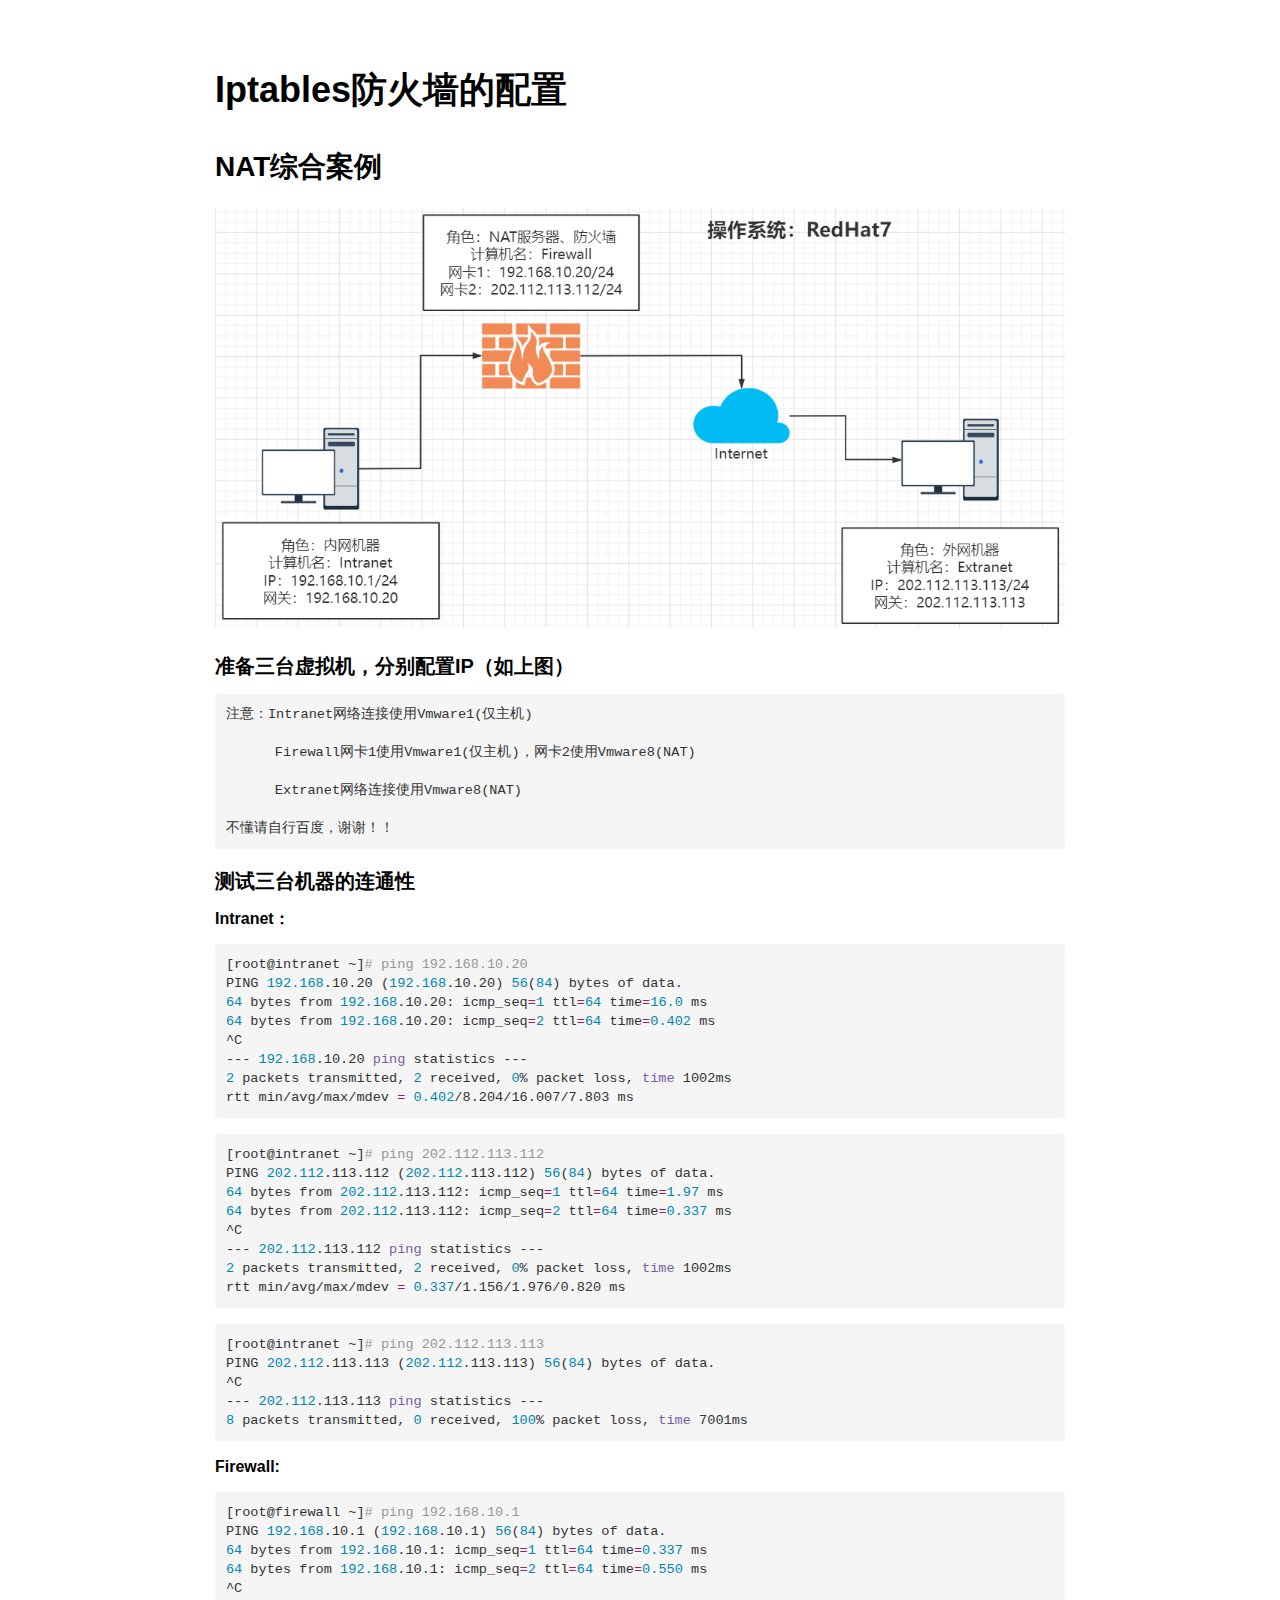
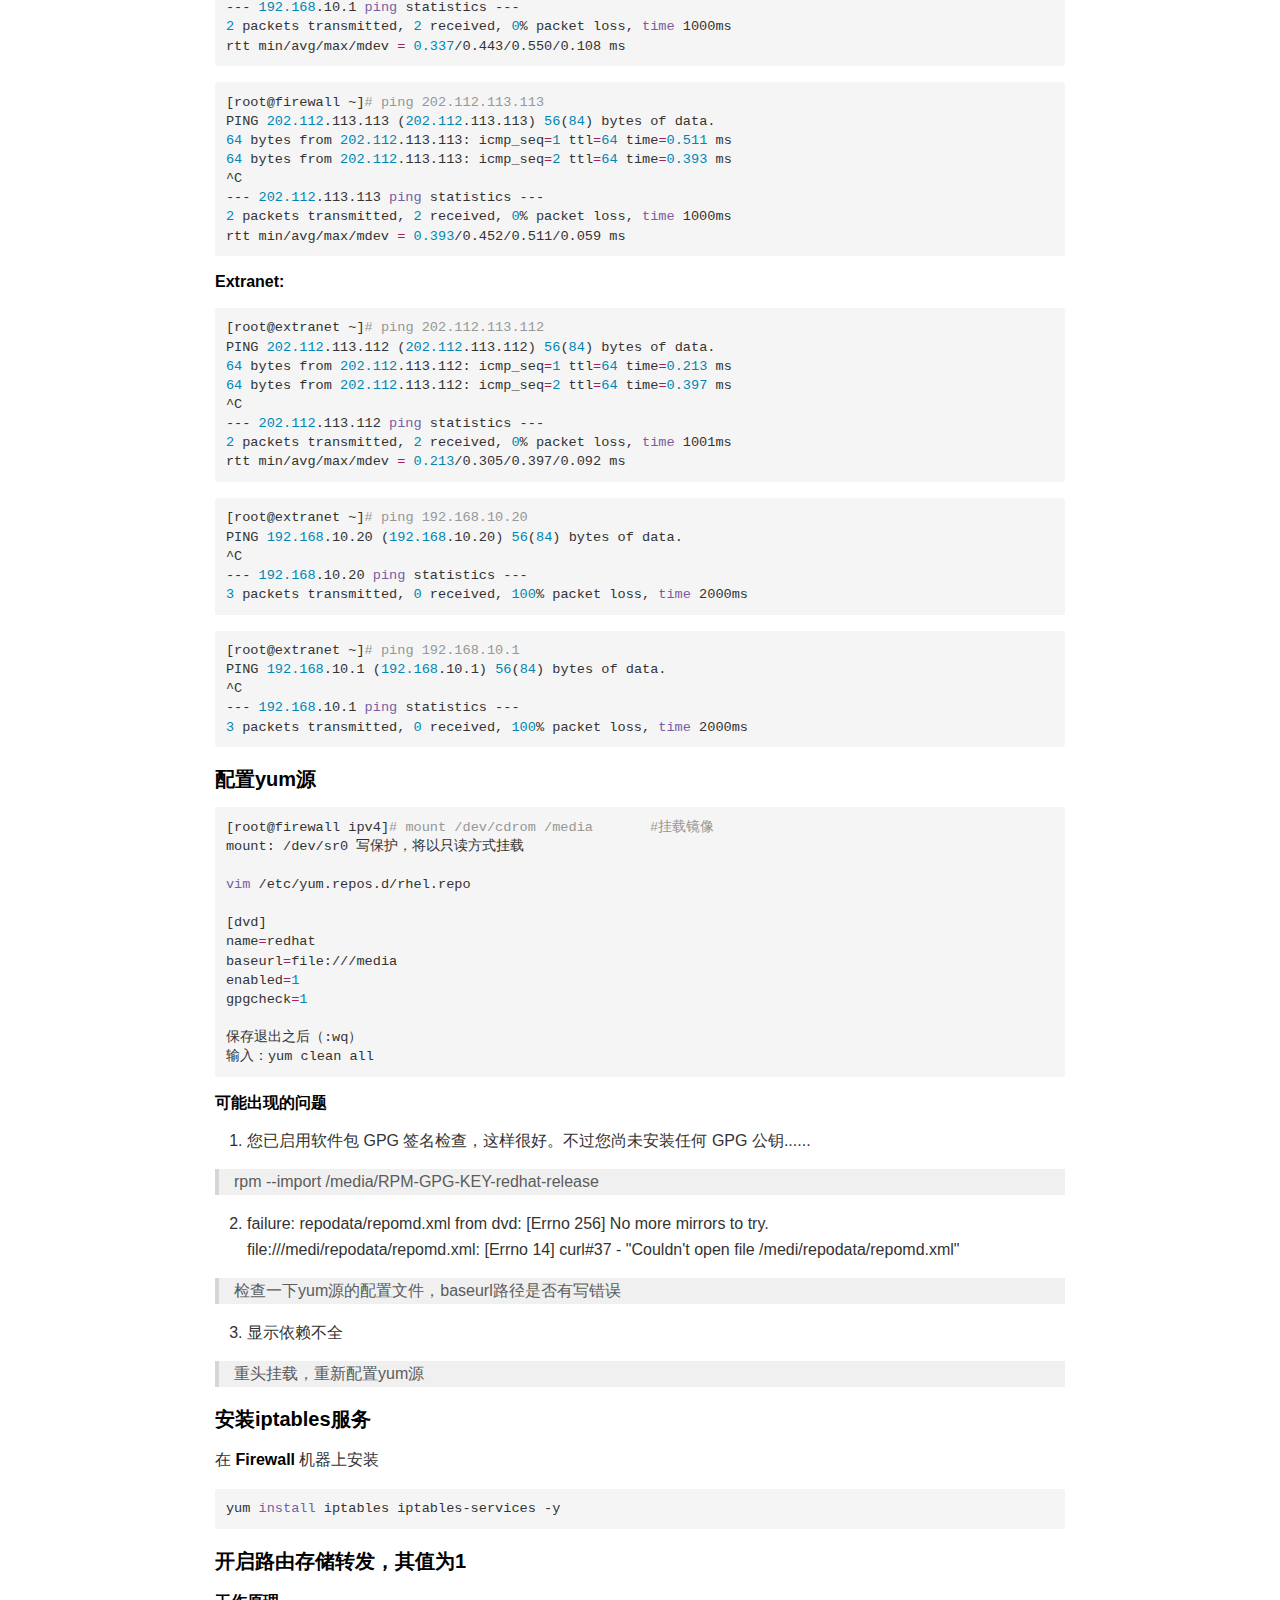
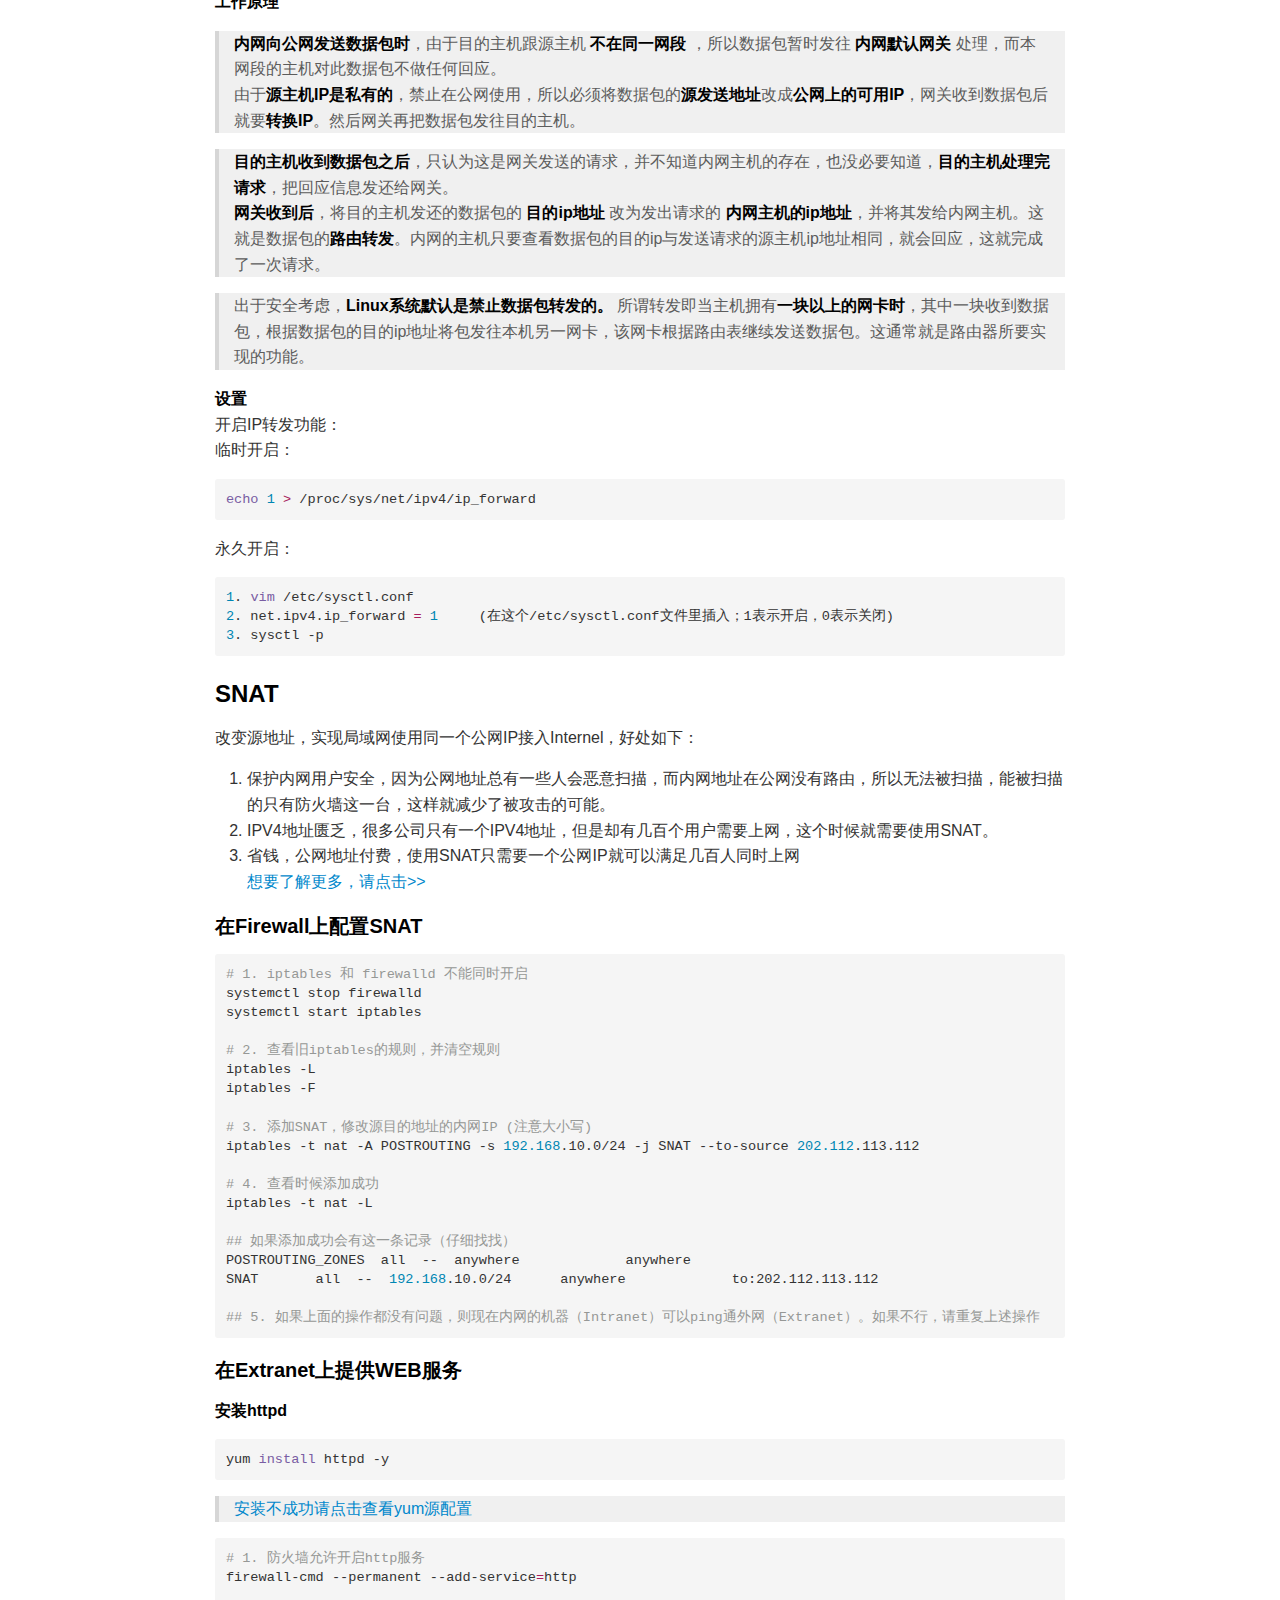
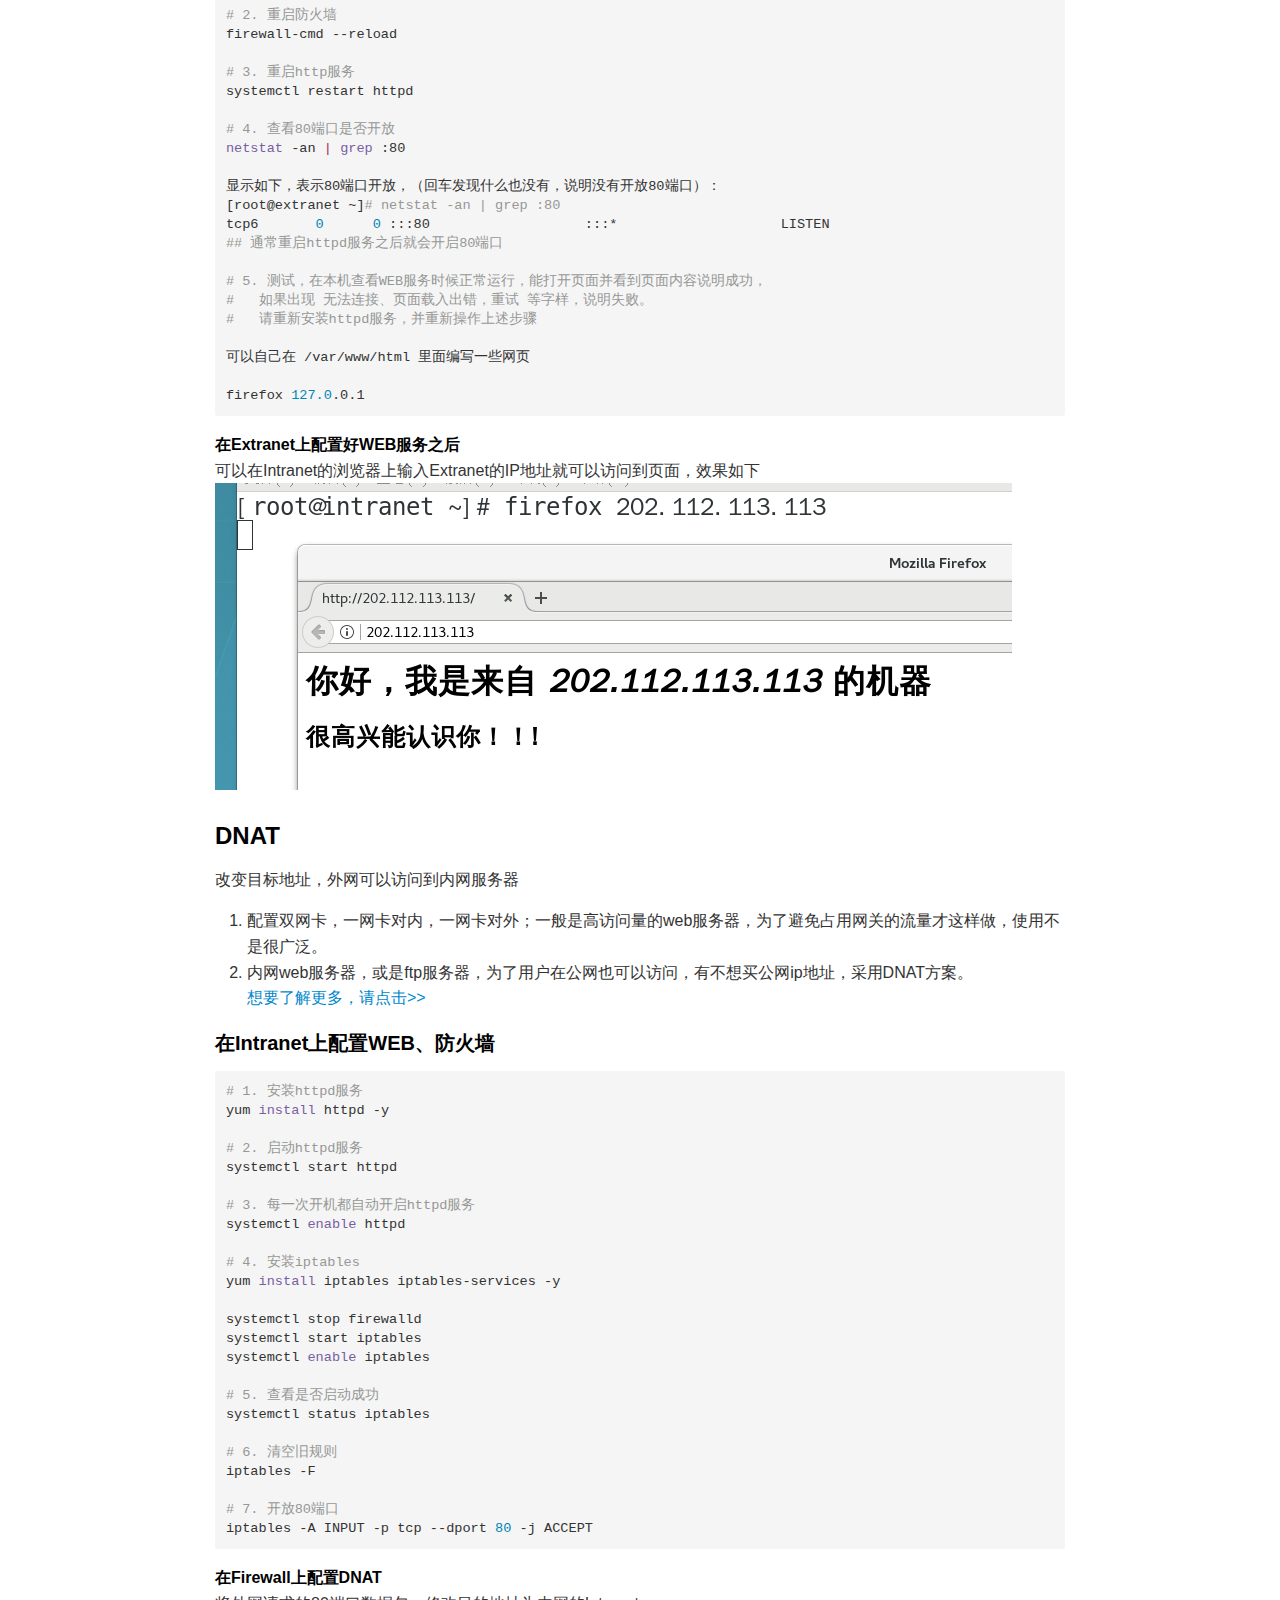
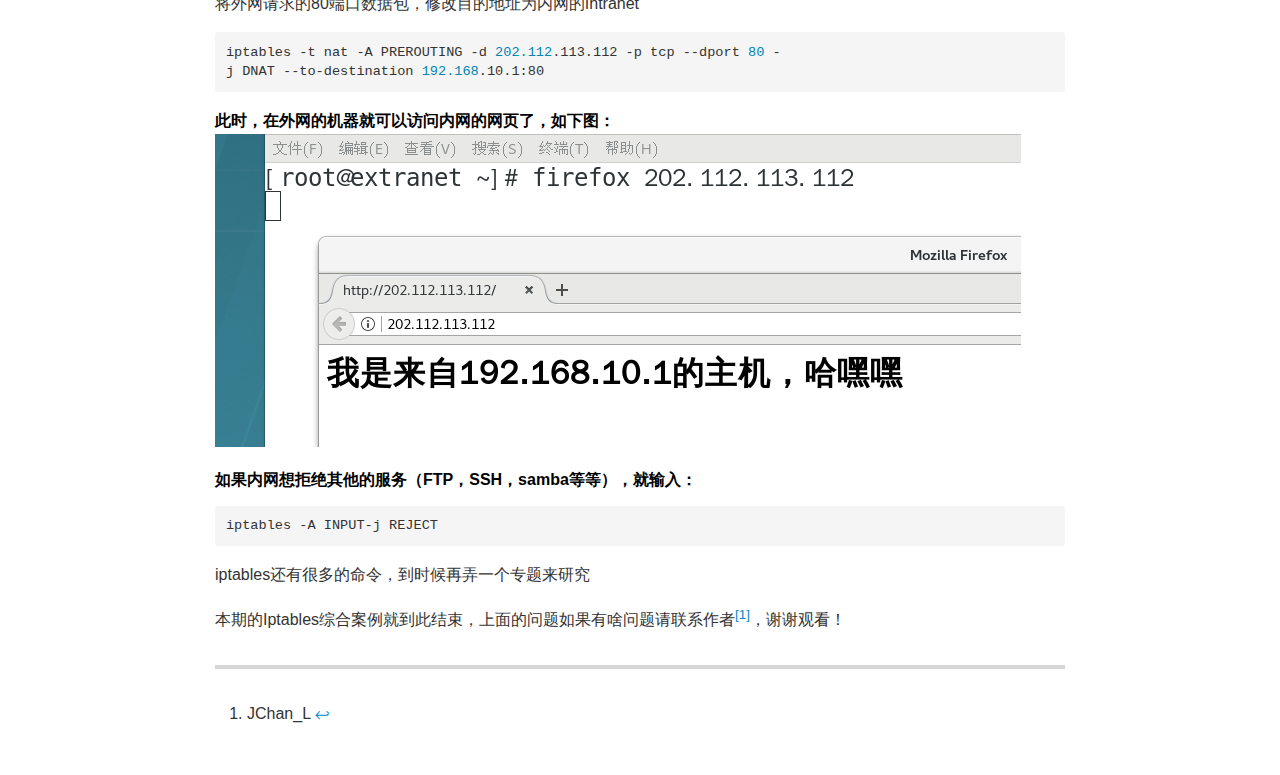
==== data/linux/iptables.html @ cad1e109 "Add files via upload" ====
<!DOCTYPE html>
<html>
	<head>
		<title>no title</title>
		<meta charset="utf-8" />
		<meta name="viewport" content="width=device-width, initial-scale=1.0" />
		<style>
			.markdown-preview {
				width: 100%;
				height: 100%;
				box-sizing: border-box;
			}
			.markdown-preview .pagebreak,
			.markdown-preview .newpage {
				page-break-before: always;
			}
			.markdown-preview pre.line-numbers {
				position: relative;
				padding-left: 3.8em;
				counter-reset: linenumber;
			}
			.markdown-preview pre.line-numbers > code {
				position: relative;
			}
			.markdown-preview pre.line-numbers .line-numbers-rows {
				position: absolute;
				pointer-events: none;
				top: 1em;
				font-size: 100%;
				left: 0;
				width: 3em;
				letter-spacing: -1px;
				border-right: 1px solid #999;
				-webkit-user-select: none;
				-moz-user-select: none;
				-ms-user-select: none;
				user-select: none;
			}
			.markdown-preview pre.line-numbers .line-numbers-rows > span {
				pointer-events: none;
				display: block;
				counter-increment: linenumber;
			}
			.markdown-preview
				pre.line-numbers
				.line-numbers-rows
				> span:before {
				content: counter(linenumber);
				color: #999;
				display: block;
				padding-right: 0.8em;
				text-align: right;
			}
			.markdown-preview .mathjax-exps .MathJax_Display {
				text-align: center !important;
			}
			.markdown-preview:not([for="preview"]) .code-chunk .btn-group {
				display: none;
			}
			.markdown-preview:not([for="preview"]) .code-chunk .status {
				display: none;
			}
			.markdown-preview:not([for="preview"]) .code-chunk .output-div {
				margin-bottom: 16px;
			}
			.scrollbar-style::-webkit-scrollbar {
				width: 8px;
			}
			.scrollbar-style::-webkit-scrollbar-track {
				border-radius: 10px;
				background-color: transparent;
			}
			.scrollbar-style::-webkit-scrollbar-thumb {
				border-radius: 5px;
				background-color: rgba(150, 150, 150, 0.66);
				border: 4px solid rgba(150, 150, 150, 0.66);
				background-clip: content-box;
			}
			html body[for="html-export"]:not([data-presentation-mode]) {
				position: relative;
				width: 100%;
				height: 100%;
				top: 0;
				left: 0;
				margin: 0;
				padding: 0;
				overflow: auto;
			}
			html
				body[for="html-export"]:not([data-presentation-mode])
				.markdown-preview {
				position: relative;
				top: 0;
			}
			@media screen and (min-width: 914px) {
				html
					body[for="html-export"]:not([data-presentation-mode])
					.markdown-preview {
					padding: 2em calc(50% - 457px + 2em);
				}
			}
			@media screen and (max-width: 914px) {
				html
					body[for="html-export"]:not([data-presentation-mode])
					.markdown-preview {
					padding: 2em;
				}
			}
			@media screen and (max-width: 450px) {
				html
					body[for="html-export"]:not([data-presentation-mode])
					.markdown-preview {
					font-size: 14px !important;
					padding: 1em;
				}
			}
			@media print {
				html
					body[for="html-export"]:not([data-presentation-mode])
					#sidebar-toc-btn {
					display: none;
				}
			}
			html
				body[for="html-export"]:not([data-presentation-mode])
				#sidebar-toc-btn {
				position: fixed;
				bottom: 8px;
				left: 8px;
				font-size: 28px;
				cursor: pointer;
				color: inherit;
				z-index: 99;
				width: 32px;
				text-align: center;
				opacity: 0.4;
			}
			html
				body[for="html-export"]:not([data-presentation-mode])[html-show-sidebar-toc]
				#sidebar-toc-btn {
				opacity: 1;
			}
			html
				body[for="html-export"]:not([data-presentation-mode])[html-show-sidebar-toc]
				.md-sidebar-toc {
				position: fixed;
				top: 0;
				left: 0;
				width: 300px;
				height: 100%;
				padding: 32px 0 48px 0;
				font-size: 14px;
				box-shadow: 0 0 4px rgba(150, 150, 150, 0.33);
				box-sizing: border-box;
				overflow: auto;
				background-color: inherit;
			}
			html
				body[for="html-export"]:not([data-presentation-mode])[html-show-sidebar-toc]
				.md-sidebar-toc::-webkit-scrollbar {
				width: 8px;
			}
			html
				body[for="html-export"]:not([data-presentation-mode])[html-show-sidebar-toc]
				.md-sidebar-toc::-webkit-scrollbar-track {
				border-radius: 10px;
				background-color: transparent;
			}
			html
				body[for="html-export"]:not([data-presentation-mode])[html-show-sidebar-toc]
				.md-sidebar-toc::-webkit-scrollbar-thumb {
				border-radius: 5px;
				background-color: rgba(150, 150, 150, 0.66);
				border: 4px solid rgba(150, 150, 150, 0.66);
				background-clip: content-box;
			}
			html
				body[for="html-export"]:not([data-presentation-mode])[html-show-sidebar-toc]
				.md-sidebar-toc
				a {
				text-decoration: none;
			}
			html
				body[for="html-export"]:not([data-presentation-mode])[html-show-sidebar-toc]
				.md-sidebar-toc
				ul {
				padding: 0 1.6em;
				margin-top: 0.8em;
			}
			html
				body[for="html-export"]:not([data-presentation-mode])[html-show-sidebar-toc]
				.md-sidebar-toc
				li {
				margin-bottom: 0.8em;
			}
			html
				body[for="html-export"]:not([data-presentation-mode])[html-show-sidebar-toc]
				.md-sidebar-toc
				ul {
				list-style-type: none;
			}
			html
				body[for="html-export"]:not([data-presentation-mode])[html-show-sidebar-toc]
				.markdown-preview {
				left: 300px;
				width: calc(100% - 300px);
				padding: 2em calc(50% - 457px - 150px);
				margin: 0;
				box-sizing: border-box;
			}
			@media screen and (max-width: 1274px) {
				html
					body[for="html-export"]:not([data-presentation-mode])[html-show-sidebar-toc]
					.markdown-preview {
					padding: 2em;
				}
			}
			@media screen and (max-width: 450px) {
				html
					body[for="html-export"]:not([data-presentation-mode])[html-show-sidebar-toc]
					.markdown-preview {
					width: 100%;
				}
			}
			html
				body[for="html-export"]:not([data-presentation-mode]):not([html-show-sidebar-toc])
				.markdown-preview {
				left: 50%;
				transform: translateX(-50%);
			}
			html
				body[for="html-export"]:not([data-presentation-mode]):not([html-show-sidebar-toc])
				.md-sidebar-toc {
				display: none;
			} /**
 * prism.js Github theme based on GitHub's theme.
 * @author Sam Clarke
 */
			code[class*="language-"],
			pre[class*="language-"] {
				color: #333;
				background: none;
				font-family: Consolas, "Liberation Mono", Menlo, Courier,
					monospace;
				text-align: left;
				white-space: pre;
				word-spacing: normal;
				word-break: normal;
				word-wrap: normal;
				line-height: 1.4;

				-moz-tab-size: 8;
				-o-tab-size: 8;
				tab-size: 8;

				-webkit-hyphens: none;
				-moz-hyphens: none;
				-ms-hyphens: none;
				hyphens: none;
			}

			/* Code blocks */
			pre[class*="language-"] {
				padding: 0.8em;
				overflow: auto;
				/* border: 1px solid #ddd; */
				border-radius: 3px;
				/* background: #fff; */
				background: #f5f5f5;
			}

			/* Inline code */
			:not(pre) > code[class*="language-"] {
				padding: 0.1em;
				border-radius: 0.3em;
				white-space: normal;
				background: #f5f5f5;
			}

			.token.comment,
			.token.blockquote {
				color: #969896;
			}

			.token.cdata {
				color: #183691;
			}

			.token.doctype,
			.token.punctuation,
			.token.variable,
			.token.macro.property {
				color: #333;
			}

			.token.operator,
			.token.important,
			.token.keyword,
			.token.rule,
			.token.builtin {
				color: #a71d5d;
			}

			.token.string,
			.token.url,
			.token.regex,
			.token.attr-value {
				color: #183691;
			}

			.token.property,
			.token.number,
			.token.boolean,
			.token.entity,
			.token.atrule,
			.token.constant,
			.token.symbol,
			.token.command,
			.token.code {
				color: #0086b3;
			}

			.token.tag,
			.token.selector,
			.token.prolog {
				color: #63a35c;
			}

			.token.function,
			.token.namespace,
			.token.pseudo-element,
			.token.class,
			.token.class-name,
			.token.pseudo-class,
			.token.id,
			.token.url-reference .token.variable,
			.token.attr-name {
				color: #795da3;
			}

			.token.entity {
				cursor: help;
			}

			.token.title,
			.token.title .token.punctuation {
				font-weight: bold;
				color: #1d3e81;
			}

			.token.list {
				color: #ed6a43;
			}

			.token.inserted {
				background-color: #eaffea;
				color: #55a532;
			}

			.token.deleted {
				background-color: #ffecec;
				color: #bd2c00;
			}

			.token.bold {
				font-weight: bold;
			}

			.token.italic {
				font-style: italic;
			}

			/* JSON */
			.language-json .token.property {
				color: #183691;
			}

			.language-markup .token.tag .token.punctuation {
				color: #333;
			}

			/* CSS */
			code.language-css,
			.language-css .token.function {
				color: #0086b3;
			}

			/* YAML */
			.language-yaml .token.atrule {
				color: #63a35c;
			}

			code.language-yaml {
				color: #183691;
			}

			/* Ruby */
			.language-ruby .token.function {
				color: #333;
			}

			/* Markdown */
			.language-markdown .token.url {
				color: #795da3;
			}

			/* Makefile */
			.language-makefile .token.symbol {
				color: #795da3;
			}

			.language-makefile .token.variable {
				color: #183691;
			}

			.language-makefile .token.builtin {
				color: #0086b3;
			}

			/* Bash */
			.language-bash .token.keyword {
				color: #0086b3;
			}

			/* highlight */
			pre[data-line] {
				position: relative;
				padding: 1em 0 1em 3em;
			}
			pre[data-line] .line-highlight-wrapper {
				position: absolute;
				top: 0;
				left: 0;
				background-color: transparent;
				display: block;
				width: 100%;
			}

			pre[data-line] .line-highlight {
				position: absolute;
				left: 0;
				right: 0;
				padding: inherit 0;
				margin-top: 1em;
				background: hsla(24, 20%, 50%, 0.08);
				background: linear-gradient(
					to right,
					hsla(24, 20%, 50%, 0.1) 70%,
					hsla(24, 20%, 50%, 0)
				);
				pointer-events: none;
				line-height: inherit;
				white-space: pre;
			}

			pre[data-line] .line-highlight:before,
			pre[data-line] .line-highlight[data-end]:after {
				content: attr(data-start);
				position: absolute;
				top: 0.4em;
				left: 0.6em;
				min-width: 1em;
				padding: 0 0.5em;
				background-color: hsla(24, 20%, 50%, 0.4);
				color: hsl(24, 20%, 95%);
				font: bold 65%/1.5 sans-serif;
				text-align: center;
				vertical-align: 0.3em;
				border-radius: 999px;
				text-shadow: none;
				box-shadow: 0 1px white;
			}

			pre[data-line] .line-highlight[data-end]:after {
				content: attr(data-end);
				top: auto;
				bottom: 0.4em;
			}
			.emoji {
				height: 0.8em;
			}
			html body {
				font-family: "Helvetica Neue", Helvetica, "Segoe UI", Arial,
					freesans, sans-serif;
				font-size: 16px;
				line-height: 1.6;
				color: #333;
				background-color: #fff;
				overflow: initial;
				box-sizing: border-box;
				word-wrap: break-word;
			}
			html body > :first-child {
				margin-top: 0;
			}
			html body h1,
			html body h2,
			html body h3,
			html body h4,
			html body h5,
			html body h6 {
				line-height: 1.2;
				margin-top: 1em;
				margin-bottom: 16px;
				color: #000;
			}
			html body h1 {
				font-size: 2.25em;
				font-weight: 300;
				padding-bottom: 0.3em;
			}
			html body h2 {
				font-size: 1.75em;
				font-weight: 400;
				padding-bottom: 0.3em;
			}
			html body h3 {
				font-size: 1.5em;
				font-weight: 500;
			}
			html body h4 {
				font-size: 1.25em;
				font-weight: 600;
			}
			html body h5 {
				font-size: 1.1em;
				font-weight: 600;
			}
			html body h6 {
				font-size: 1em;
				font-weight: 600;
			}
			html body h1,
			html body h2,
			html body h3,
			html body h4,
			html body h5 {
				font-weight: 600;
			}
			html body h5 {
				font-size: 1em;
			}
			html body h6 {
				color: #5c5c5c;
			}
			html body strong {
				color: #000;
			}
			html body del {
				color: #5c5c5c;
			}
			html body a:not([href]) {
				color: inherit;
				text-decoration: none;
			}
			html body a {
				color: #08c;
				text-decoration: none;
			}
			html body a:hover {
				color: #00a3f5;
				text-decoration: none;
			}
			html body img {
				max-width: 100%;
			}
			html body > p {
				margin-top: 0;
				margin-bottom: 16px;
				word-wrap: break-word;
			}
			html body > ul,
			html body > ol {
				margin-bottom: 16px;
			}
			html body ul,
			html body ol {
				padding-left: 2em;
			}
			html body ul.no-list,
			html body ol.no-list {
				padding: 0;
				list-style-type: none;
			}
			html body ul ul,
			html body ul ol,
			html body ol ol,
			html body ol ul {
				margin-top: 0;
				margin-bottom: 0;
			}
			html body li {
				margin-bottom: 0;
			}
			html body li.task-list-item {
				list-style: none;
			}
			html body li > p {
				margin-top: 0;
				margin-bottom: 0;
			}
			html body .task-list-item-checkbox {
				margin: 0 0.2em 0.25em -1.8em;
				vertical-align: middle;
			}
			html body .task-list-item-checkbox:hover {
				cursor: pointer;
			}
			html body blockquote {
				margin: 16px 0;
				font-size: inherit;
				padding: 0 15px;
				color: #5c5c5c;
				background-color: #f0f0f0;
				border-left: 4px solid #d6d6d6;
			}
			html body blockquote > :first-child {
				margin-top: 0;
			}
			html body blockquote > :last-child {
				margin-bottom: 0;
			}
			html body hr {
				height: 4px;
				margin: 32px 0;
				background-color: #d6d6d6;
				border: 0 none;
			}
			html body table {
				margin: 10px 0 15px 0;
				border-collapse: collapse;
				border-spacing: 0;
				display: block;
				width: 100%;
				overflow: auto;
				word-break: normal;
				word-break: keep-all;
			}
			html body table th {
				font-weight: bold;
				color: #000;
			}
			html body table td,
			html body table th {
				border: 1px solid #d6d6d6;
				padding: 6px 13px;
			}
			html body dl {
				padding: 0;
			}
			html body dl dt {
				padding: 0;
				margin-top: 16px;
				font-size: 1em;
				font-style: italic;
				font-weight: bold;
			}
			html body dl dd {
				padding: 0 16px;
				margin-bottom: 16px;
			}
			html body code {
				font-family: Menlo, Monaco, Consolas, "Courier New", monospace;
				font-size: 0.85em !important;
				color: #000;
				background-color: #f0f0f0;
				border-radius: 3px;
				padding: 0.2em 0;
			}
			html body code::before,
			html body code::after {
				letter-spacing: -0.2em;
				content: "\00a0";
			}
			html body pre > code {
				padding: 0;
				margin: 0;
				font-size: 0.85em !important;
				word-break: normal;
				white-space: pre;
				background: transparent;
				border: 0;
			}
			html body .highlight {
				margin-bottom: 16px;
			}
			html body .highlight pre,
			html body pre {
				padding: 1em;
				overflow: auto;
				font-size: 0.85em !important;
				line-height: 1.45;
				border: #d6d6d6;
				border-radius: 3px;
			}
			html body .highlight pre {
				margin-bottom: 0;
				word-break: normal;
			}
			html body pre code,
			html body pre tt {
				display: inline;
				max-width: initial;
				padding: 0;
				margin: 0;
				overflow: initial;
				line-height: inherit;
				word-wrap: normal;
				background-color: transparent;
				border: 0;
			}
			html body pre code:before,
			html body pre tt:before,
			html body pre code:after,
			html body pre tt:after {
				content: normal;
			}
			html body p,
			html body blockquote,
			html body ul,
			html body ol,
			html body dl,
			html body pre {
				margin-top: 0;
				margin-bottom: 16px;
			}
			html body kbd {
				color: #000;
				border: 1px solid #d6d6d6;
				border-bottom: 2px solid #c7c7c7;
				padding: 2px 4px;
				background-color: #f0f0f0;
				border-radius: 3px;
			}
			@media print {
				html body {
					background-color: #fff;
				}
				html body h1,
				html body h2,
				html body h3,
				html body h4,
				html body h5,
				html body h6 {
					color: #000;
					page-break-after: avoid;
				}
				html body blockquote {
					color: #5c5c5c;
				}
				html body pre {
					page-break-inside: avoid;
				}
				html body table {
					display: table;
				}
				html body img {
					display: block;
					max-width: 100%;
					max-height: 100%;
				}
				html body pre,
				html body code {
					word-wrap: break-word;
					white-space: pre;
				}
			}
			/* Please visit the URL below for more information: */
			/*   https://shd101wyy.github.io/markdown-preview-enhanced/#/customize-css */
		</style>
	</head>
	<body for="html-export">
		<div class="mume markdown-preview">
			<html>
				<head></head>
				<body>
					<div>
						<h1
							class="mume-header"
							id="iptables%E9%98%B2%E7%81%AB%E5%A2%99%E7%9A%84%E9%85%8D%E7%BD%AE"
						>
							Iptables&#x9632;&#x706B;&#x5899;&#x7684;&#x914D;&#x7F6E;
						</h1>

						<h2
							class="mume-header"
							id="nat%E7%BB%BC%E5%90%88%E6%A1%88%E4%BE%8B"
						>
							NAT&#x7EFC;&#x5408;&#x6848;&#x4F8B;
						</h2>

						<p>
							<img
								src="[data-uri]"
								alt="NAT&#x7EFC;&#x5408;&#x6848;&#x4F8B;&#x62D3;&#x6251;&#x56FE;"
							/>
						</p>
						<h4
							class="mume-header"
							id="%E5%87%86%E5%A4%87%E4%B8%89%E5%8F%B0%E8%99%9A%E6%8B%9F%E6%9C%BA%E5%88%86%E5%88%AB%E9%85%8D%E7%BD%AEip%E5%A6%82%E4%B8%8A%E5%9B%BE"
						>
							&#x51C6;&#x5907;&#x4E09;&#x53F0;&#x865A;&#x62DF;&#x673A;&#xFF0C;&#x5206;&#x522B;&#x914D;&#x7F6E;IP&#xFF08;&#x5982;&#x4E0A;&#x56FE;&#xFF09;
						</h4>

						<pre
							data-role="codeBlock"
							data-info="text"
							class="language-text"
						>
&#x6CE8;&#x610F;&#xFF1A;Intranet&#x7F51;&#x7EDC;&#x8FDE;&#x63A5;&#x4F7F;&#x7528;Vmware1(&#x4EC5;&#x4E3B;&#x673A;)

      Firewall&#x7F51;&#x5361;1&#x4F7F;&#x7528;Vmware1(&#x4EC5;&#x4E3B;&#x673A;)&#xFF0C;&#x7F51;&#x5361;2&#x4F7F;&#x7528;Vmware8(NAT)

      Extranet&#x7F51;&#x7EDC;&#x8FDE;&#x63A5;&#x4F7F;&#x7528;Vmware8(NAT)

&#x4E0D;&#x61C2;&#x8BF7;&#x81EA;&#x884C;&#x767E;&#x5EA6;&#xFF0C;&#x8C22;&#x8C22;&#xFF01;&#xFF01;
</pre
						>
						<h4
							class="mume-header"
							id="%E6%B5%8B%E8%AF%95%E4%B8%89%E5%8F%B0%E6%9C%BA%E5%99%A8%E7%9A%84%E8%BF%9E%E9%80%9A%E6%80%A7"
						>
							&#x6D4B;&#x8BD5;&#x4E09;&#x53F0;&#x673A;&#x5668;&#x7684;&#x8FDE;&#x901A;&#x6027;
						</h4>

						<h5 class="mume-header" id="intranet">
							Intranet&#xFF1A;
						</h5>

						<pre
							data-role="codeBlock"
							data-info="sh"
							class="language-bash"
						><span class="token punctuation">[</span>root@intranet ~<span class="token punctuation">]</span><span class="token comment"># ping 192.168.10.20</span>
PING <span class="token number">192.168</span>.10.20 <span class="token punctuation">(</span><span class="token number">192.168</span>.10.20<span class="token punctuation">)</span> <span class="token number">56</span><span class="token punctuation">(</span><span class="token number">84</span><span class="token punctuation">)</span> bytes of data.
<span class="token number">64</span> bytes from <span class="token number">192.168</span>.10.20: <span class="token assign-left variable">icmp_seq</span><span class="token operator">=</span><span class="token number">1</span> <span class="token assign-left variable">ttl</span><span class="token operator">=</span><span class="token number">64</span> <span class="token assign-left variable">time</span><span class="token operator">=</span><span class="token number">16.0</span> ms
<span class="token number">64</span> bytes from <span class="token number">192.168</span>.10.20: <span class="token assign-left variable">icmp_seq</span><span class="token operator">=</span><span class="token number">2</span> <span class="token assign-left variable">ttl</span><span class="token operator">=</span><span class="token number">64</span> <span class="token assign-left variable">time</span><span class="token operator">=</span><span class="token number">0.402</span> ms
^C
--- <span class="token number">192.168</span>.10.20 <span class="token function">ping</span> statistics ---
<span class="token number">2</span> packets transmitted, <span class="token number">2</span> received, <span class="token number">0</span>% packet loss, <span class="token function">time</span> 1002ms
rtt min/avg/max/mdev <span class="token operator">=</span> <span class="token number">0.402</span>/8.204/16.007/7.803 ms
</pre>
						<pre
							data-role="codeBlock"
							data-info="sh"
							class="language-bash"
						><span class="token punctuation">[</span>root@intranet ~<span class="token punctuation">]</span><span class="token comment"># ping 202.112.113.112</span>
PING <span class="token number">202.112</span>.113.112 <span class="token punctuation">(</span><span class="token number">202.112</span>.113.112<span class="token punctuation">)</span> <span class="token number">56</span><span class="token punctuation">(</span><span class="token number">84</span><span class="token punctuation">)</span> bytes of data.
<span class="token number">64</span> bytes from <span class="token number">202.112</span>.113.112: <span class="token assign-left variable">icmp_seq</span><span class="token operator">=</span><span class="token number">1</span> <span class="token assign-left variable">ttl</span><span class="token operator">=</span><span class="token number">64</span> <span class="token assign-left variable">time</span><span class="token operator">=</span><span class="token number">1.97</span> ms
<span class="token number">64</span> bytes from <span class="token number">202.112</span>.113.112: <span class="token assign-left variable">icmp_seq</span><span class="token operator">=</span><span class="token number">2</span> <span class="token assign-left variable">ttl</span><span class="token operator">=</span><span class="token number">64</span> <span class="token assign-left variable">time</span><span class="token operator">=</span><span class="token number">0.337</span> ms
^C
--- <span class="token number">202.112</span>.113.112 <span class="token function">ping</span> statistics ---
<span class="token number">2</span> packets transmitted, <span class="token number">2</span> received, <span class="token number">0</span>% packet loss, <span class="token function">time</span> 1002ms
rtt min/avg/max/mdev <span class="token operator">=</span> <span class="token number">0.337</span>/1.156/1.976/0.820 ms
</pre>
						<pre
							data-role="codeBlock"
							data-info="sh"
							class="language-bash"
						><span class="token punctuation">[</span>root@intranet ~<span class="token punctuation">]</span><span class="token comment"># ping 202.112.113.113</span>
PING <span class="token number">202.112</span>.113.113 <span class="token punctuation">(</span><span class="token number">202.112</span>.113.113<span class="token punctuation">)</span> <span class="token number">56</span><span class="token punctuation">(</span><span class="token number">84</span><span class="token punctuation">)</span> bytes of data.
^C
--- <span class="token number">202.112</span>.113.113 <span class="token function">ping</span> statistics ---
<span class="token number">8</span> packets transmitted, <span class="token number">0</span> received, <span class="token number">100</span>% packet loss, <span class="token function">time</span> 7001ms
</pre>
						<h5 class="mume-header" id="firewall">Firewall:</h5>

						<pre
							data-role="codeBlock"
							data-info="sh"
							class="language-bash"
						><span class="token punctuation">[</span>root@firewall ~<span class="token punctuation">]</span><span class="token comment"># ping 192.168.10.1</span>
PING <span class="token number">192.168</span>.10.1 <span class="token punctuation">(</span><span class="token number">192.168</span>.10.1<span class="token punctuation">)</span> <span class="token number">56</span><span class="token punctuation">(</span><span class="token number">84</span><span class="token punctuation">)</span> bytes of data.
<span class="token number">64</span> bytes from <span class="token number">192.168</span>.10.1: <span class="token assign-left variable">icmp_seq</span><span class="token operator">=</span><span class="token number">1</span> <span class="token assign-left variable">ttl</span><span class="token operator">=</span><span class="token number">64</span> <span class="token assign-left variable">time</span><span class="token operator">=</span><span class="token number">0.337</span> ms
<span class="token number">64</span> bytes from <span class="token number">192.168</span>.10.1: <span class="token assign-left variable">icmp_seq</span><span class="token operator">=</span><span class="token number">2</span> <span class="token assign-left variable">ttl</span><span class="token operator">=</span><span class="token number">64</span> <span class="token assign-left variable">time</span><span class="token operator">=</span><span class="token number">0.550</span> ms
^C
--- <span class="token number">192.168</span>.10.1 <span class="token function">ping</span> statistics ---
<span class="token number">2</span> packets transmitted, <span class="token number">2</span> received, <span class="token number">0</span>% packet loss, <span class="token function">time</span> 1000ms
rtt min/avg/max/mdev <span class="token operator">=</span> <span class="token number">0.337</span>/0.443/0.550/0.108 ms
</pre>
						<pre
							data-role="codeBlock"
							data-info="sh"
							class="language-bash"
						><span class="token punctuation">[</span>root@firewall ~<span class="token punctuation">]</span><span class="token comment"># ping 202.112.113.113</span>
PING <span class="token number">202.112</span>.113.113 <span class="token punctuation">(</span><span class="token number">202.112</span>.113.113<span class="token punctuation">)</span> <span class="token number">56</span><span class="token punctuation">(</span><span class="token number">84</span><span class="token punctuation">)</span> bytes of data.
<span class="token number">64</span> bytes from <span class="token number">202.112</span>.113.113: <span class="token assign-left variable">icmp_seq</span><span class="token operator">=</span><span class="token number">1</span> <span class="token assign-left variable">ttl</span><span class="token operator">=</span><span class="token number">64</span> <span class="token assign-left variable">time</span><span class="token operator">=</span><span class="token number">0.511</span> ms
<span class="token number">64</span> bytes from <span class="token number">202.112</span>.113.113: <span class="token assign-left variable">icmp_seq</span><span class="token operator">=</span><span class="token number">2</span> <span class="token assign-left variable">ttl</span><span class="token operator">=</span><span class="token number">64</span> <span class="token assign-left variable">time</span><span class="token operator">=</span><span class="token number">0.393</span> ms
^C
--- <span class="token number">202.112</span>.113.113 <span class="token function">ping</span> statistics ---
<span class="token number">2</span> packets transmitted, <span class="token number">2</span> received, <span class="token number">0</span>% packet loss, <span class="token function">time</span> 1000ms
rtt min/avg/max/mdev <span class="token operator">=</span> <span class="token number">0.393</span>/0.452/0.511/0.059 ms
</pre>
						<h5 class="mume-header" id="extranet">Extranet:</h5>

						<pre
							data-role="codeBlock"
							data-info="sh"
							class="language-bash"
						><span class="token punctuation">[</span>root@extranet ~<span class="token punctuation">]</span><span class="token comment"># ping 202.112.113.112</span>
PING <span class="token number">202.112</span>.113.112 <span class="token punctuation">(</span><span class="token number">202.112</span>.113.112<span class="token punctuation">)</span> <span class="token number">56</span><span class="token punctuation">(</span><span class="token number">84</span><span class="token punctuation">)</span> bytes of data.
<span class="token number">64</span> bytes from <span class="token number">202.112</span>.113.112: <span class="token assign-left variable">icmp_seq</span><span class="token operator">=</span><span class="token number">1</span> <span class="token assign-left variable">ttl</span><span class="token operator">=</span><span class="token number">64</span> <span class="token assign-left variable">time</span><span class="token operator">=</span><span class="token number">0.213</span> ms
<span class="token number">64</span> bytes from <span class="token number">202.112</span>.113.112: <span class="token assign-left variable">icmp_seq</span><span class="token operator">=</span><span class="token number">2</span> <span class="token assign-left variable">ttl</span><span class="token operator">=</span><span class="token number">64</span> <span class="token assign-left variable">time</span><span class="token operator">=</span><span class="token number">0.397</span> ms
^C
--- <span class="token number">202.112</span>.113.112 <span class="token function">ping</span> statistics ---
<span class="token number">2</span> packets transmitted, <span class="token number">2</span> received, <span class="token number">0</span>% packet loss, <span class="token function">time</span> 1001ms
rtt min/avg/max/mdev <span class="token operator">=</span> <span class="token number">0.213</span>/0.305/0.397/0.092 ms
</pre>
						<pre
							data-role="codeBlock"
							data-info="sh"
							class="language-bash"
						><span class="token punctuation">[</span>root@extranet ~<span class="token punctuation">]</span><span class="token comment"># ping 192.168.10.20</span>
PING <span class="token number">192.168</span>.10.20 <span class="token punctuation">(</span><span class="token number">192.168</span>.10.20<span class="token punctuation">)</span> <span class="token number">56</span><span class="token punctuation">(</span><span class="token number">84</span><span class="token punctuation">)</span> bytes of data.
^C
--- <span class="token number">192.168</span>.10.20 <span class="token function">ping</span> statistics ---
<span class="token number">3</span> packets transmitted, <span class="token number">0</span> received, <span class="token number">100</span>% packet loss, <span class="token function">time</span> 2000ms
</pre>
						<pre
							data-role="codeBlock"
							data-info="sh"
							class="language-bash"
						><span class="token punctuation">[</span>root@extranet ~<span class="token punctuation">]</span><span class="token comment"># ping 192.168.10.1</span>
PING <span class="token number">192.168</span>.10.1 <span class="token punctuation">(</span><span class="token number">192.168</span>.10.1<span class="token punctuation">)</span> <span class="token number">56</span><span class="token punctuation">(</span><span class="token number">84</span><span class="token punctuation">)</span> bytes of data.
^C
--- <span class="token number">192.168</span>.10.1 <span class="token function">ping</span> statistics ---
<span class="token number">3</span> packets transmitted, <span class="token number">0</span> received, <span class="token number">100</span>% packet loss, <span class="token function">time</span> 2000ms
</pre>
						<h4
							class="mume-header"
							id="%E9%85%8D%E7%BD%AEyum%E6%BA%90"
						>
							&#x914D;&#x7F6E;yum&#x6E90;
						</h4>

						<pre
							data-role="codeBlock"
							data-info="sh"
							class="language-bash"
						><span class="token punctuation">[</span>root@firewall ipv4<span class="token punctuation">]</span><span class="token comment"># mount /dev/cdrom /media       #&#x6302;&#x8F7D;&#x955C;&#x50CF;</span>
mount: /dev/sr0 &#x5199;&#x4FDD;&#x62A4;&#xFF0C;&#x5C06;&#x4EE5;&#x53EA;&#x8BFB;&#x65B9;&#x5F0F;&#x6302;&#x8F7D;

<span class="token function">vim</span> /etc/yum.repos.d/rhel.repo

<span class="token punctuation">[</span>dvd<span class="token punctuation">]</span>
<span class="token assign-left variable">name</span><span class="token operator">=</span>redhat
<span class="token assign-left variable">baseurl</span><span class="token operator">=</span>file:///media
<span class="token assign-left variable">enabled</span><span class="token operator">=</span><span class="token number">1</span>
<span class="token assign-left variable">gpgcheck</span><span class="token operator">=</span><span class="token number">1</span>

&#x4FDD;&#x5B58;&#x9000;&#x51FA;&#x4E4B;&#x540E;&#xFF08;:wq&#xFF09;
&#x8F93;&#x5165;&#xFF1A;yum clean all
</pre>
						<h5
							class="mume-header"
							id="%E5%8F%AF%E8%83%BD%E5%87%BA%E7%8E%B0%E7%9A%84%E9%97%AE%E9%A2%98"
						>
							&#x53EF;&#x80FD;&#x51FA;&#x73B0;&#x7684;&#x95EE;&#x9898;
						</h5>

						<ol>
							<li>
								&#x60A8;&#x5DF2;&#x542F;&#x7528;&#x8F6F;&#x4EF6;&#x5305;
								GPG
								&#x7B7E;&#x540D;&#x68C0;&#x67E5;&#xFF0C;&#x8FD9;&#x6837;&#x5F88;&#x597D;&#x3002;&#x4E0D;&#x8FC7;&#x60A8;&#x5C1A;&#x672A;&#x5B89;&#x88C5;&#x4EFB;&#x4F55;
								GPG &#x516C;&#x94A5;......
							</li>
						</ol>
						<blockquote>
							<p>
								rpm --import /media/RPM-GPG-KEY-redhat-release
							</p>
						</blockquote>
						<ol start="2">
							<li>
								failure: repodata/repomd.xml from dvd: [Errno
								256] No more mirrors to try.<br />
								file:///medi/repodata/repomd.xml: [Errno 14]
								curl#37 - &quot;Couldn&apos;t open file
								/medi/repodata/repomd.xml&quot;
							</li>
						</ol>
						<blockquote>
							<p>
								&#x68C0;&#x67E5;&#x4E00;&#x4E0B;yum&#x6E90;&#x7684;&#x914D;&#x7F6E;&#x6587;&#x4EF6;&#xFF0C;baseurl&#x8DEF;&#x5F84;&#x662F;&#x5426;&#x6709;&#x5199;&#x9519;&#x8BEF;
							</p>
						</blockquote>
						<ol start="3">
							<li>
								&#x663E;&#x793A;&#x4F9D;&#x8D56;&#x4E0D;&#x5168;
							</li>
						</ol>
						<blockquote>
							<p>
								&#x91CD;&#x5934;&#x6302;&#x8F7D;&#xFF0C;&#x91CD;&#x65B0;&#x914D;&#x7F6E;yum&#x6E90;
							</p>
						</blockquote>
						<h4
							class="mume-header"
							id="%E5%AE%89%E8%A3%85iptables%E6%9C%8D%E5%8A%A1"
						>
							&#x5B89;&#x88C5;iptables&#x670D;&#x52A1;
						</h4>

						<p>
							&#x5728;
							<strong>Firewall</strong>
							&#x673A;&#x5668;&#x4E0A;&#x5B89;&#x88C5;
						</p>
						<pre
							data-role="codeBlock"
							data-info="sh"
							class="language-bash"
						>yum <span class="token function">install</span> iptables iptables-services -y
</pre>
						<h4
							class="mume-header"
							id="%E5%BC%80%E5%90%AF%E8%B7%AF%E7%94%B1%E5%AD%98%E5%82%A8%E8%BD%AC%E5%8F%91%E5%85%B6%E5%80%BC%E4%B8%BA1"
						>
							&#x5F00;&#x542F;&#x8DEF;&#x7531;&#x5B58;&#x50A8;&#x8F6C;&#x53D1;&#xFF0C;&#x5176;&#x503C;&#x4E3A;1
						</h4>

						<p><strong>&#x5DE5;&#x4F5C;&#x539F;&#x7406;</strong></p>
						<blockquote>
							<p>
								<strong
									>&#x5185;&#x7F51;&#x5411;&#x516C;&#x7F51;&#x53D1;&#x9001;&#x6570;&#x636E;&#x5305;&#x65F6;</strong
								>&#xFF0C;&#x7531;&#x4E8E;&#x76EE;&#x7684;&#x4E3B;&#x673A;&#x8DDF;&#x6E90;&#x4E3B;&#x673A;
								<strong
									>&#x4E0D;&#x5728;&#x540C;&#x4E00;&#x7F51;&#x6BB5;</strong
								>
								&#xFF0C;&#x6240;&#x4EE5;&#x6570;&#x636E;&#x5305;&#x6682;&#x65F6;&#x53D1;&#x5F80;
								<strong
									>&#x5185;&#x7F51;&#x9ED8;&#x8BA4;&#x7F51;&#x5173;</strong
								>
								&#x5904;&#x7406;&#xFF0C;&#x800C;&#x672C;&#x7F51;&#x6BB5;&#x7684;&#x4E3B;&#x673A;&#x5BF9;&#x6B64;&#x6570;&#x636E;&#x5305;&#x4E0D;&#x505A;&#x4EFB;&#x4F55;&#x56DE;&#x5E94;&#x3002;<br />
								&#x7531;&#x4E8E;<strong>&#x6E90;&#x4E3B;&#x673A;IP&#x662F;&#x79C1;&#x6709;&#x7684;</strong>&#xFF0C;&#x7981;&#x6B62;&#x5728;&#x516C;&#x7F51;&#x4F7F;&#x7528;&#xFF0C;&#x6240;&#x4EE5;&#x5FC5;&#x987B;&#x5C06;&#x6570;&#x636E;&#x5305;&#x7684;<strong>&#x6E90;&#x53D1;&#x9001;&#x5730;&#x5740;</strong>&#x6539;&#x6210;<strong>&#x516C;&#x7F51;&#x4E0A;&#x7684;&#x53EF;&#x7528;IP</strong>&#xFF0C;&#x7F51;&#x5173;&#x6536;&#x5230;&#x6570;&#x636E;&#x5305;&#x540E;&#x5C31;&#x8981;<strong>&#x8F6C;&#x6362;IP</strong>&#x3002;&#x7136;&#x540E;&#x7F51;&#x5173;&#x518D;&#x628A;&#x6570;&#x636E;&#x5305;&#x53D1;&#x5F80;&#x76EE;&#x7684;&#x4E3B;&#x673A;&#x3002;
							</p>
						</blockquote>
						<blockquote>
							<p>
								<strong
									>&#x76EE;&#x7684;&#x4E3B;&#x673A;&#x6536;&#x5230;&#x6570;&#x636E;&#x5305;&#x4E4B;&#x540E;</strong
								>&#xFF0C;&#x53EA;&#x8BA4;&#x4E3A;&#x8FD9;&#x662F;&#x7F51;&#x5173;&#x53D1;&#x9001;&#x7684;&#x8BF7;&#x6C42;&#xFF0C;&#x5E76;&#x4E0D;&#x77E5;&#x9053;&#x5185;&#x7F51;&#x4E3B;&#x673A;&#x7684;&#x5B58;&#x5728;&#xFF0C;&#x4E5F;&#x6CA1;&#x5FC5;&#x8981;&#x77E5;&#x9053;&#xFF0C;<strong>&#x76EE;&#x7684;&#x4E3B;&#x673A;&#x5904;&#x7406;&#x5B8C;&#x8BF7;&#x6C42;</strong>&#xFF0C;&#x628A;&#x56DE;&#x5E94;&#x4FE1;&#x606F;&#x53D1;&#x8FD8;&#x7ED9;&#x7F51;&#x5173;&#x3002;<br />
								<strong
									>&#x7F51;&#x5173;&#x6536;&#x5230;&#x540E;</strong
								>&#xFF0C;&#x5C06;&#x76EE;&#x7684;&#x4E3B;&#x673A;&#x53D1;&#x8FD8;&#x7684;&#x6570;&#x636E;&#x5305;&#x7684;
								<strong
									>&#x76EE;&#x7684;ip&#x5730;&#x5740;</strong
								>
								&#x6539;&#x4E3A;&#x53D1;&#x51FA;&#x8BF7;&#x6C42;&#x7684;
								<strong
									>&#x5185;&#x7F51;&#x4E3B;&#x673A;&#x7684;ip&#x5730;&#x5740;</strong
								>&#xFF0C;&#x5E76;&#x5C06;&#x5176;&#x53D1;&#x7ED9;&#x5185;&#x7F51;&#x4E3B;&#x673A;&#x3002;&#x8FD9;&#x5C31;&#x662F;&#x6570;&#x636E;&#x5305;&#x7684;<strong>&#x8DEF;&#x7531;&#x8F6C;&#x53D1;</strong>&#x3002;&#x5185;&#x7F51;&#x7684;&#x4E3B;&#x673A;&#x53EA;&#x8981;&#x67E5;&#x770B;&#x6570;&#x636E;&#x5305;&#x7684;&#x76EE;&#x7684;ip&#x4E0E;&#x53D1;&#x9001;&#x8BF7;&#x6C42;&#x7684;&#x6E90;&#x4E3B;&#x673A;ip&#x5730;&#x5740;&#x76F8;&#x540C;&#xFF0C;&#x5C31;&#x4F1A;&#x56DE;&#x5E94;&#xFF0C;&#x8FD9;&#x5C31;&#x5B8C;&#x6210;&#x4E86;&#x4E00;&#x6B21;&#x8BF7;&#x6C42;&#x3002;
							</p>
						</blockquote>
						<blockquote>
							<p>
								&#x51FA;&#x4E8E;&#x5B89;&#x5168;&#x8003;&#x8651;&#xFF0C;<strong
									>Linux&#x7CFB;&#x7EDF;&#x9ED8;&#x8BA4;&#x662F;&#x7981;&#x6B62;&#x6570;&#x636E;&#x5305;&#x8F6C;&#x53D1;&#x7684;&#x3002;</strong
								>
								&#x6240;&#x8C13;&#x8F6C;&#x53D1;&#x5373;&#x5F53;&#x4E3B;&#x673A;&#x62E5;&#x6709;<strong>&#x4E00;&#x5757;&#x4EE5;&#x4E0A;&#x7684;&#x7F51;&#x5361;&#x65F6;</strong>&#xFF0C;&#x5176;&#x4E2D;&#x4E00;&#x5757;&#x6536;&#x5230;&#x6570;&#x636E;&#x5305;&#xFF0C;&#x6839;&#x636E;&#x6570;&#x636E;&#x5305;&#x7684;&#x76EE;&#x7684;ip&#x5730;&#x5740;&#x5C06;&#x5305;&#x53D1;&#x5F80;&#x672C;&#x673A;&#x53E6;&#x4E00;&#x7F51;&#x5361;&#xFF0C;&#x8BE5;&#x7F51;&#x5361;&#x6839;&#x636E;&#x8DEF;&#x7531;&#x8868;&#x7EE7;&#x7EED;&#x53D1;&#x9001;&#x6570;&#x636E;&#x5305;&#x3002;&#x8FD9;&#x901A;&#x5E38;&#x5C31;&#x662F;&#x8DEF;&#x7531;&#x5668;&#x6240;&#x8981;&#x5B9E;&#x73B0;&#x7684;&#x529F;&#x80FD;&#x3002;
							</p>
						</blockquote>
						<p>
							<strong>&#x8BBE;&#x7F6E;</strong><br />
							&#x5F00;&#x542F;IP&#x8F6C;&#x53D1;&#x529F;&#x80FD;&#xFF1A;<br />
							&#x4E34;&#x65F6;&#x5F00;&#x542F;&#xFF1A;
						</p>
						<pre
							data-role="codeBlock"
							data-info="sh"
							class="language-bash"
						><span class="token builtin class-name">echo</span> <span class="token number">1</span> <span class="token operator">&gt;</span> /proc/sys/net/ipv4/ip_forward
</pre>
						<p>&#x6C38;&#x4E45;&#x5F00;&#x542F;&#xFF1A;</p>
						<pre
							data-role="codeBlock"
							data-info="sh"
							class="language-bash"
						><span class="token number">1</span>. <span class="token function">vim</span> /etc/sysctl.conf
<span class="token number">2</span>. net.ipv4.ip_forward <span class="token operator">=</span> <span class="token number">1</span>     <span class="token punctuation">(</span>&#x5728;&#x8FD9;&#x4E2A;/etc/sysctl.conf&#x6587;&#x4EF6;&#x91CC;&#x63D2;&#x5165;&#xFF1B;1&#x8868;&#x793A;&#x5F00;&#x542F;&#xFF0C;0&#x8868;&#x793A;&#x5173;&#x95ED;<span class="token punctuation">)</span>
<span class="token number">3</span>. sysctl -p
</pre>
						<h3 class="mume-header" id="snat">SNAT</h3>

						<p>
							&#x6539;&#x53D8;&#x6E90;&#x5730;&#x5740;&#xFF0C;&#x5B9E;&#x73B0;&#x5C40;&#x57DF;&#x7F51;&#x4F7F;&#x7528;&#x540C;&#x4E00;&#x4E2A;&#x516C;&#x7F51;IP&#x63A5;&#x5165;Internel&#xFF0C;&#x597D;&#x5904;&#x5982;&#x4E0B;&#xFF1A;
						</p>
						<ol>
							<li>
								&#x4FDD;&#x62A4;&#x5185;&#x7F51;&#x7528;&#x6237;&#x5B89;&#x5168;&#xFF0C;&#x56E0;&#x4E3A;&#x516C;&#x7F51;&#x5730;&#x5740;&#x603B;&#x6709;&#x4E00;&#x4E9B;&#x4EBA;&#x4F1A;&#x6076;&#x610F;&#x626B;&#x63CF;&#xFF0C;&#x800C;&#x5185;&#x7F51;&#x5730;&#x5740;&#x5728;&#x516C;&#x7F51;&#x6CA1;&#x6709;&#x8DEF;&#x7531;&#xFF0C;&#x6240;&#x4EE5;&#x65E0;&#x6CD5;&#x88AB;&#x626B;&#x63CF;&#xFF0C;&#x80FD;&#x88AB;&#x626B;&#x63CF;&#x7684;&#x53EA;&#x6709;&#x9632;&#x706B;&#x5899;&#x8FD9;&#x4E00;&#x53F0;&#xFF0C;&#x8FD9;&#x6837;&#x5C31;&#x51CF;&#x5C11;&#x4E86;&#x88AB;&#x653B;&#x51FB;&#x7684;&#x53EF;&#x80FD;&#x3002;
							</li>
							<li>
								IPV4&#x5730;&#x5740;&#x532E;&#x4E4F;&#xFF0C;&#x5F88;&#x591A;&#x516C;&#x53F8;&#x53EA;&#x6709;&#x4E00;&#x4E2A;IPV4&#x5730;&#x5740;&#xFF0C;&#x4F46;&#x662F;&#x5374;&#x6709;&#x51E0;&#x767E;&#x4E2A;&#x7528;&#x6237;&#x9700;&#x8981;&#x4E0A;&#x7F51;&#xFF0C;&#x8FD9;&#x4E2A;&#x65F6;&#x5019;&#x5C31;&#x9700;&#x8981;&#x4F7F;&#x7528;SNAT&#x3002;
							</li>
							<li>
								&#x7701;&#x94B1;&#xFF0C;&#x516C;&#x7F51;&#x5730;&#x5740;&#x4ED8;&#x8D39;&#xFF0C;&#x4F7F;&#x7528;SNAT&#x53EA;&#x9700;&#x8981;&#x4E00;&#x4E2A;&#x516C;&#x7F51;IP&#x5C31;&#x53EF;&#x4EE5;&#x6EE1;&#x8DB3;&#x51E0;&#x767E;&#x4EBA;&#x540C;&#x65F6;&#x4E0A;&#x7F51;<br />
								<a
									href="http://t.zoukankan.com/yuhaohao-p-14096431.html" target="_blank"
									>&#x60F3;&#x8981;&#x4E86;&#x89E3;&#x66F4;&#x591A;&#xFF0C;&#x8BF7;&#x70B9;&#x51FB;&gt;&gt;</a
								>
							</li>
						</ol>
						<h4
							class="mume-header"
							id="%E5%9C%A8firewall%E4%B8%8A%E9%85%8D%E7%BD%AEsnat"
						>
							&#x5728;Firewall&#x4E0A;&#x914D;&#x7F6E;SNAT
						</h4>

						<pre
							data-role="codeBlock"
							data-info="sh"
							class="language-bash"
						><span class="token comment"># 1. iptables &#x548C; firewalld &#x4E0D;&#x80FD;&#x540C;&#x65F6;&#x5F00;&#x542F;</span>
systemctl stop firewalld
systemctl start iptables

<span class="token comment"># 2. &#x67E5;&#x770B;&#x65E7;iptables&#x7684;&#x89C4;&#x5219;&#xFF0C;&#x5E76;&#x6E05;&#x7A7A;&#x89C4;&#x5219;</span>
iptables -L
iptables -F

<span class="token comment"># 3. &#x6DFB;&#x52A0;SNAT&#xFF0C;&#x4FEE;&#x6539;&#x6E90;&#x76EE;&#x7684;&#x5730;&#x5740;&#x7684;&#x5185;&#x7F51;IP (&#x6CE8;&#x610F;&#x5927;&#x5C0F;&#x5199;)</span>
iptables -t nat -A POSTROUTING -s <span class="token number">192.168</span>.10.0/24 -j SNAT --to-source <span class="token number">202.112</span>.113.112

<span class="token comment"># 4. &#x67E5;&#x770B;&#x65F6;&#x5019;&#x6DFB;&#x52A0;&#x6210;&#x529F;</span>
iptables -t nat -L

<span class="token comment">## &#x5982;&#x679C;&#x6DFB;&#x52A0;&#x6210;&#x529F;&#x4F1A;&#x6709;&#x8FD9;&#x4E00;&#x6761;&#x8BB0;&#x5F55;&#xFF08;&#x4ED4;&#x7EC6;&#x627E;&#x627E;&#xFF09;</span>
POSTROUTING_ZONES  all  --  anywhere             anywhere            
SNAT       all  --  <span class="token number">192.168</span>.10.0/24      anywhere             to:202.112.113.112

<span class="token comment">## 5. &#x5982;&#x679C;&#x4E0A;&#x9762;&#x7684;&#x64CD;&#x4F5C;&#x90FD;&#x6CA1;&#x6709;&#x95EE;&#x9898;&#xFF0C;&#x5219;&#x73B0;&#x5728;&#x5185;&#x7F51;&#x7684;&#x673A;&#x5668;&#xFF08;Intranet&#xFF09;&#x53EF;&#x4EE5;ping&#x901A;&#x5916;&#x7F51;&#xFF08;Extranet&#xFF09;&#x3002;&#x5982;&#x679C;&#x4E0D;&#x884C;&#xFF0C;&#x8BF7;&#x91CD;&#x590D;&#x4E0A;&#x8FF0;&#x64CD;&#x4F5C;</span>
</pre>
						<h4
							class="mume-header"
							id="%E5%9C%A8extranet%E4%B8%8A%E6%8F%90%E4%BE%9Bweb%E6%9C%8D%E5%8A%A1"
						>
							&#x5728;Extranet&#x4E0A;&#x63D0;&#x4F9B;WEB&#x670D;&#x52A1;
						</h4>

						<p><strong>&#x5B89;&#x88C5;httpd</strong></p>
						<pre
							data-role="codeBlock"
							data-info="sh"
							class="language-bash"
						>yum <span class="token function">install</span> httpd -y
</pre>
						<blockquote>
							<p>
								<a href="#%E9%85%8D%E7%BD%AEyum%E6%BA%90"
									>&#x5B89;&#x88C5;&#x4E0D;&#x6210;&#x529F;&#x8BF7;&#x70B9;&#x51FB;&#x67E5;&#x770B;yum&#x6E90;&#x914D;&#x7F6E;</a
								>
							</p>
						</blockquote>
						<pre
							data-role="codeBlock"
							data-info="sh"
							class="language-bash"
						><span class="token comment"># 1. &#x9632;&#x706B;&#x5899;&#x5141;&#x8BB8;&#x5F00;&#x542F;http&#x670D;&#x52A1;</span>
firewall-cmd --permanent --add-service<span class="token operator">=</span>http

<span class="token comment"># 2. &#x91CD;&#x542F;&#x9632;&#x706B;&#x5899;</span>
firewall-cmd --reload

<span class="token comment"># 3. &#x91CD;&#x542F;http&#x670D;&#x52A1;</span>
systemctl restart httpd

<span class="token comment"># 4. &#x67E5;&#x770B;80&#x7AEF;&#x53E3;&#x662F;&#x5426;&#x5F00;&#x653E;</span>
<span class="token function">netstat</span> -an <span class="token operator">|</span> <span class="token function">grep</span> :80

&#x663E;&#x793A;&#x5982;&#x4E0B;&#xFF0C;&#x8868;&#x793A;80&#x7AEF;&#x53E3;&#x5F00;&#x653E;&#xFF0C;&#xFF08;&#x56DE;&#x8F66;&#x53D1;&#x73B0;&#x4EC0;&#x4E48;&#x4E5F;&#x6CA1;&#x6709;&#xFF0C;&#x8BF4;&#x660E;&#x6CA1;&#x6709;&#x5F00;&#x653E;80&#x7AEF;&#x53E3;&#xFF09;&#xFF1A;
<span class="token punctuation">[</span>root@extranet ~<span class="token punctuation">]</span><span class="token comment"># netstat -an | grep :80</span>
tcp6       <span class="token number">0</span>      <span class="token number">0</span> :::80                   :::*                    LISTEN
<span class="token comment">## &#x901A;&#x5E38;&#x91CD;&#x542F;httpd&#x670D;&#x52A1;&#x4E4B;&#x540E;&#x5C31;&#x4F1A;&#x5F00;&#x542F;80&#x7AEF;&#x53E3;</span>

<span class="token comment"># 5. &#x6D4B;&#x8BD5;&#xFF0C;&#x5728;&#x672C;&#x673A;&#x67E5;&#x770B;WEB&#x670D;&#x52A1;&#x65F6;&#x5019;&#x6B63;&#x5E38;&#x8FD0;&#x884C;&#xFF0C;&#x80FD;&#x6253;&#x5F00;&#x9875;&#x9762;&#x5E76;&#x770B;&#x5230;&#x9875;&#x9762;&#x5185;&#x5BB9;&#x8BF4;&#x660E;&#x6210;&#x529F;&#xFF0C;</span>
<span class="token comment">#   &#x5982;&#x679C;&#x51FA;&#x73B0; &#x65E0;&#x6CD5;&#x8FDE;&#x63A5;&#x3001;&#x9875;&#x9762;&#x8F7D;&#x5165;&#x51FA;&#x9519;&#xFF0C;&#x91CD;&#x8BD5; &#x7B49;&#x5B57;&#x6837;&#xFF0C;&#x8BF4;&#x660E;&#x5931;&#x8D25;&#x3002;</span>
<span class="token comment">#   &#x8BF7;&#x91CD;&#x65B0;&#x5B89;&#x88C5;httpd&#x670D;&#x52A1;&#xFF0C;&#x5E76;&#x91CD;&#x65B0;&#x64CD;&#x4F5C;&#x4E0A;&#x8FF0;&#x6B65;&#x9AA4;</span>

&#x53EF;&#x4EE5;&#x81EA;&#x5DF1;&#x5728; /var/www/html &#x91CC;&#x9762;&#x7F16;&#x5199;&#x4E00;&#x4E9B;&#x7F51;&#x9875;

firefox <span class="token number">127.0</span>.0.1
</pre>
						<p>
							<strong
								>&#x5728;Extranet&#x4E0A;&#x914D;&#x7F6E;&#x597D;WEB&#x670D;&#x52A1;&#x4E4B;&#x540E;</strong
							><br />
							&#x53EF;&#x4EE5;&#x5728;Intranet&#x7684;&#x6D4F;&#x89C8;&#x5668;&#x4E0A;&#x8F93;&#x5165;Extranet&#x7684;IP&#x5730;&#x5740;&#x5C31;&#x53EF;&#x4EE5;&#x8BBF;&#x95EE;&#x5230;&#x9875;&#x9762;&#xFF0C;&#x6548;&#x679C;&#x5982;&#x4E0B;<br />
							<img
								src="[data-uri]"
								alt
							/>
						</p>
						<h3 class="mume-header" id="dnat">DNAT</h3>

						<p>
							&#x6539;&#x53D8;&#x76EE;&#x6807;&#x5730;&#x5740;&#xFF0C;&#x5916;&#x7F51;&#x53EF;&#x4EE5;&#x8BBF;&#x95EE;&#x5230;&#x5185;&#x7F51;&#x670D;&#x52A1;&#x5668;
						</p>
						<ol>
							<li>
								&#x914D;&#x7F6E;&#x53CC;&#x7F51;&#x5361;&#xFF0C;&#x4E00;&#x7F51;&#x5361;&#x5BF9;&#x5185;&#xFF0C;&#x4E00;&#x7F51;&#x5361;&#x5BF9;&#x5916;&#xFF1B;&#x4E00;&#x822C;&#x662F;&#x9AD8;&#x8BBF;&#x95EE;&#x91CF;&#x7684;web&#x670D;&#x52A1;&#x5668;&#xFF0C;&#x4E3A;&#x4E86;&#x907F;&#x514D;&#x5360;&#x7528;&#x7F51;&#x5173;&#x7684;&#x6D41;&#x91CF;&#x624D;&#x8FD9;&#x6837;&#x505A;&#xFF0C;&#x4F7F;&#x7528;&#x4E0D;&#x662F;&#x5F88;&#x5E7F;&#x6CDB;&#x3002;
							</li>
							<li>
								&#x5185;&#x7F51;web&#x670D;&#x52A1;&#x5668;&#xFF0C;&#x6216;&#x662F;ftp&#x670D;&#x52A1;&#x5668;&#xFF0C;&#x4E3A;&#x4E86;&#x7528;&#x6237;&#x5728;&#x516C;&#x7F51;&#x4E5F;&#x53EF;&#x4EE5;&#x8BBF;&#x95EE;&#xFF0C;&#x6709;&#x4E0D;&#x60F3;&#x4E70;&#x516C;&#x7F51;ip&#x5730;&#x5740;&#xFF0C;&#x91C7;&#x7528;DNAT&#x65B9;&#x6848;&#x3002;<br />
								<a
									href="http://t.zoukankan.com/yuhaohao-p-14096431.html" target="_blank"
									>&#x60F3;&#x8981;&#x4E86;&#x89E3;&#x66F4;&#x591A;&#xFF0C;&#x8BF7;&#x70B9;&#x51FB;&gt;&gt;</a
								>
							</li>
						</ol>
						<h4
							class="mume-header"
							id="%E5%9C%A8intranet%E4%B8%8A%E9%85%8D%E7%BD%AEweb-%E9%98%B2%E7%81%AB%E5%A2%99"
						>
							&#x5728;Intranet&#x4E0A;&#x914D;&#x7F6E;WEB&#x3001;&#x9632;&#x706B;&#x5899;
						</h4>

						<pre
							data-role="codeBlock"
							data-info="sh"
							class="language-bash"
						><span class="token comment"># 1. &#x5B89;&#x88C5;httpd&#x670D;&#x52A1;</span>
yum <span class="token function">install</span> httpd -y

<span class="token comment"># 2. &#x542F;&#x52A8;httpd&#x670D;&#x52A1;</span>
systemctl start httpd

<span class="token comment"># 3. &#x6BCF;&#x4E00;&#x6B21;&#x5F00;&#x673A;&#x90FD;&#x81EA;&#x52A8;&#x5F00;&#x542F;httpd&#x670D;&#x52A1;</span>
systemctl <span class="token builtin class-name">enable</span> httpd

<span class="token comment"># 4. &#x5B89;&#x88C5;iptables</span>
yum <span class="token function">install</span> iptables iptables-services -y

systemctl stop firewalld
systemctl start iptables
systemctl <span class="token builtin class-name">enable</span> iptables

<span class="token comment"># 5. &#x67E5;&#x770B;&#x662F;&#x5426;&#x542F;&#x52A8;&#x6210;&#x529F;</span>
systemctl status iptables

<span class="token comment"># 6. &#x6E05;&#x7A7A;&#x65E7;&#x89C4;&#x5219;</span>
iptables -F

<span class="token comment"># 7. &#x5F00;&#x653E;80&#x7AEF;&#x53E3;</span>
iptables -A INPUT -p tcp --dport <span class="token number">80</span> -j ACCEPT
</pre>
						<p>
							<strong
								>&#x5728;Firewall&#x4E0A;&#x914D;&#x7F6E;DNAT</strong
							><br />
							&#x5C06;&#x5916;&#x7F51;&#x8BF7;&#x6C42;&#x7684;80&#x7AEF;&#x53E3;&#x6570;&#x636E;&#x5305;&#xFF0C;&#x4FEE;&#x6539;&#x76EE;&#x7684;&#x5730;&#x5740;&#x4E3A;&#x5185;&#x7F51;&#x7684;Intranet
						</p>
						<pre
							data-role="codeBlock"
							data-info="sh"
							class="language-bash"
						>iptables -t nat -A PREROUTING -d <span class="token number">202.112</span>.113.112 -p tcp --dport <span class="token number">80</span> -
j DNAT --to-destination <span class="token number">192.168</span>.10.1:80
</pre>
						<p>
							<strong
								>&#x6B64;&#x65F6;&#xFF0C;&#x5728;&#x5916;&#x7F51;&#x7684;&#x673A;&#x5668;&#x5C31;&#x53EF;&#x4EE5;&#x8BBF;&#x95EE;&#x5185;&#x7F51;&#x7684;&#x7F51;&#x9875;&#x4E86;&#xFF0C;&#x5982;&#x4E0B;&#x56FE;&#xFF1A;</strong
							><br />
							<img
								src="[data-uri]"
								alt
							/>
						</p>
						<h5
							class="mume-header"
							id="%E5%A6%82%E6%9E%9C%E5%86%85%E7%BD%91%E6%83%B3%E6%8B%92%E7%BB%9D%E5%85%B6%E4%BB%96%E7%9A%84%E6%9C%8D%E5%8A%A1ftpsshsamba%E7%AD%89%E7%AD%89%E5%B0%B1%E8%BE%93%E5%85%A5"
						>
							&#x5982;&#x679C;&#x5185;&#x7F51;&#x60F3;&#x62D2;&#x7EDD;&#x5176;&#x4ED6;&#x7684;&#x670D;&#x52A1;&#xFF08;FTP&#xFF0C;SSH&#xFF0C;samba&#x7B49;&#x7B49;&#xFF09;&#xFF0C;&#x5C31;&#x8F93;&#x5165;&#xFF1A;
						</h5>

						<pre
							data-role="codeBlock"
							data-info="sh"
							class="language-bash"
						>
iptables -A INPUT-j REJECT
</pre
						>
						<p>
							iptables&#x8FD8;&#x6709;&#x5F88;&#x591A;&#x7684;&#x547D;&#x4EE4;&#xFF0C;&#x5230;&#x65F6;&#x5019;&#x518D;&#x5F04;&#x4E00;&#x4E2A;&#x4E13;&#x9898;&#x6765;&#x7814;&#x7A76;
						</p>
						<p>
							&#x672C;&#x671F;&#x7684;Iptables&#x7EFC;&#x5408;&#x6848;&#x4F8B;&#x5C31;&#x5230;&#x6B64;&#x7ED3;&#x675F;&#xFF0C;&#x4E0A;&#x9762;&#x7684;&#x95EE;&#x9898;&#x5982;&#x679C;&#x6709;&#x5565;&#x95EE;&#x9898;&#x8BF7;&#x8054;&#x7CFB;&#x4F5C;&#x8005;<sup
								class="footnote-ref"
								><a href="#fn1" id="fnref1">[1]</a></sup
							>&#xFF0C;&#x8C22;&#x8C22;&#x89C2;&#x770B;&#xFF01;
						</p>
						<hr class="footnotes-sep" />
						<section class="footnotes">
							<ol class="footnotes-list">
								<li id="fn1" class="footnote-item">
									<p>
										JChan_L
										<a
											href="#fnref1"
											class="footnote-backref"
											>&#x21A9;&#xFE0E;</a
										>
									</p>
								</li>
							</ol>
						</section>
					</div>
				</body>
			</html>
		</div>
	</body>
</html>
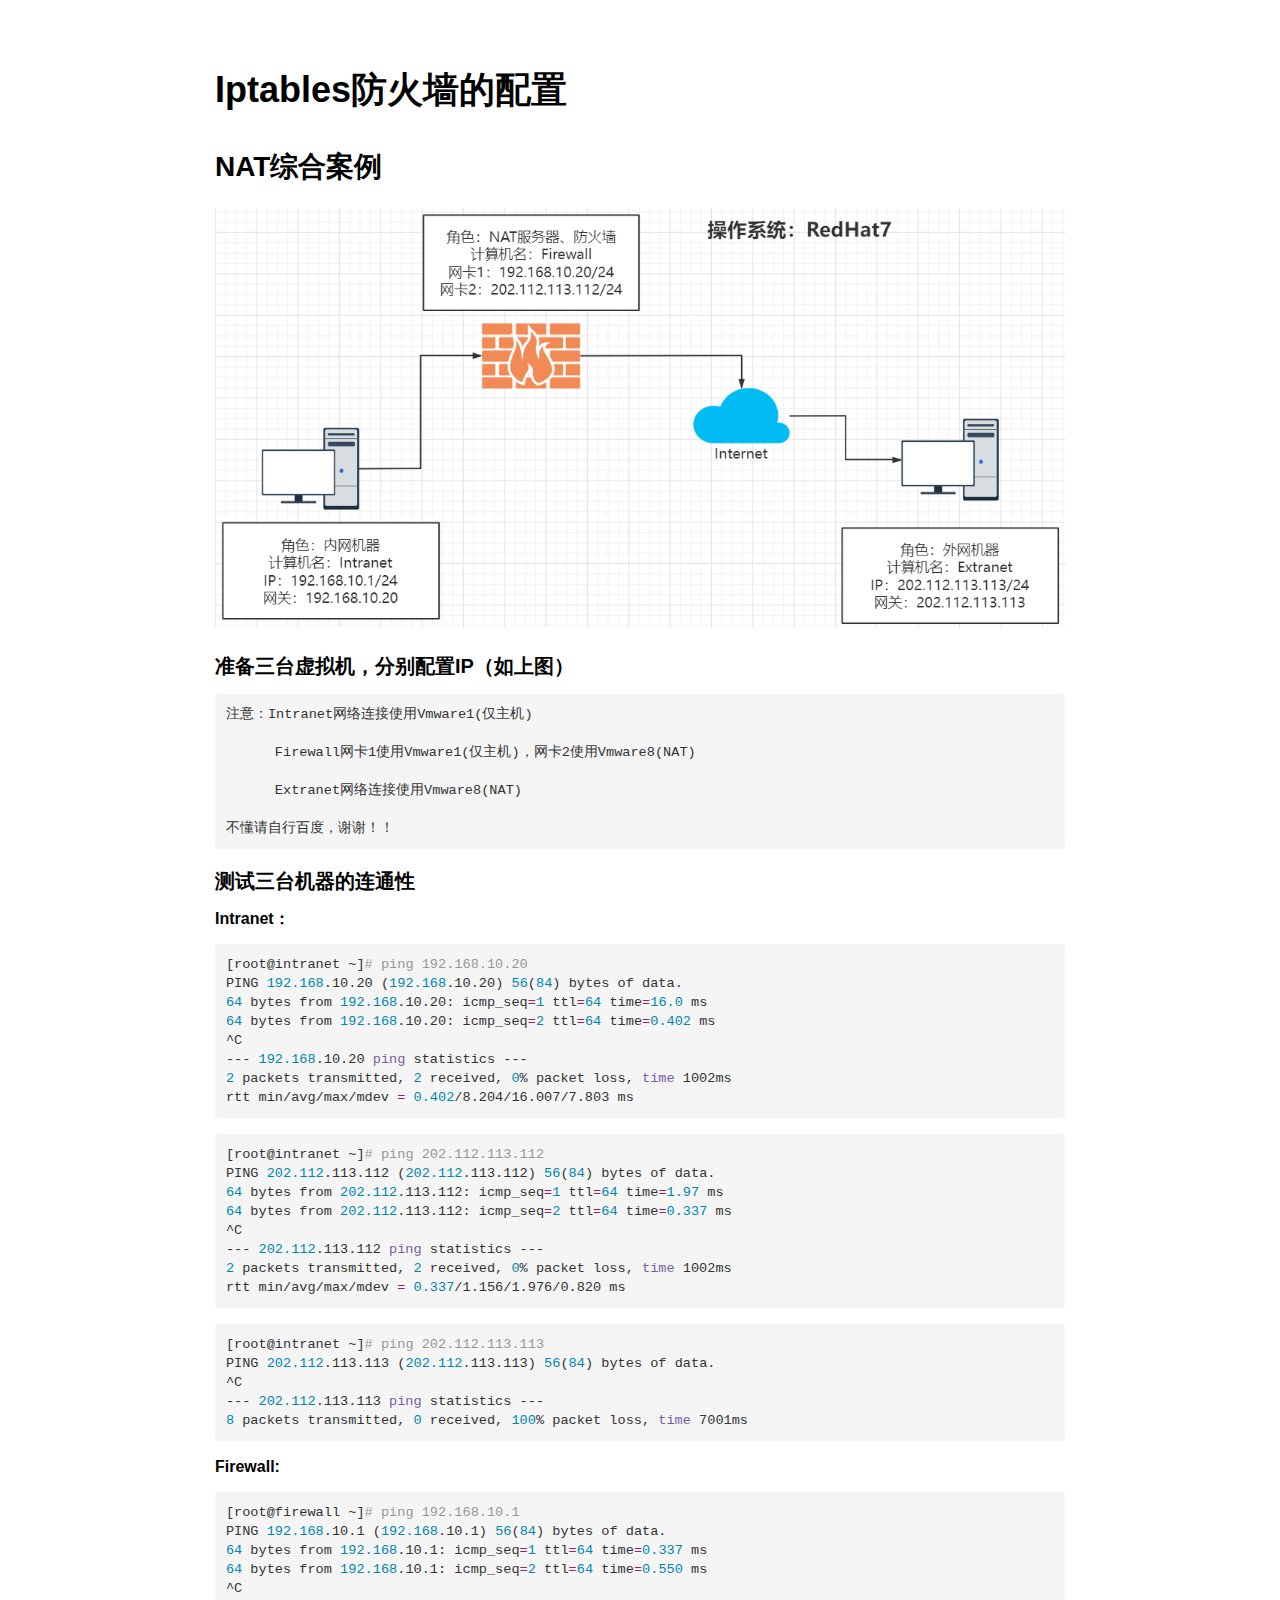
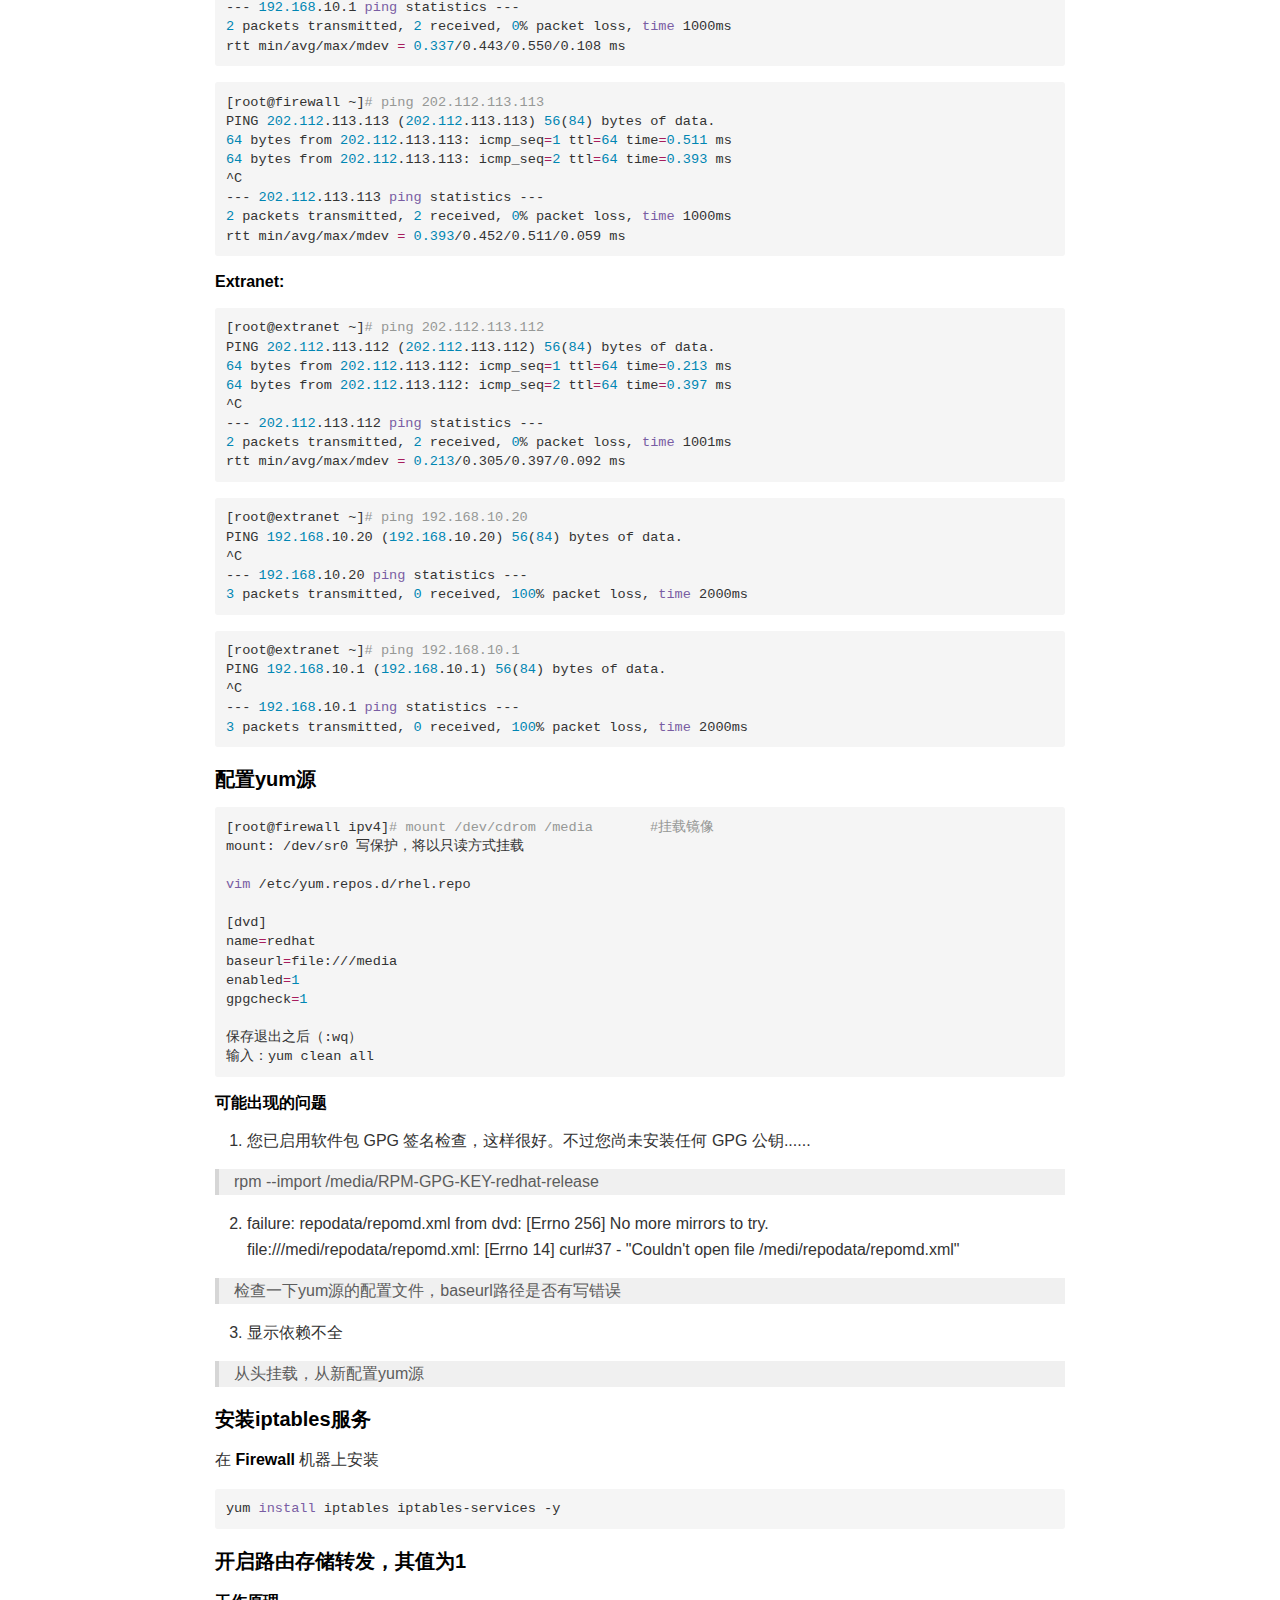
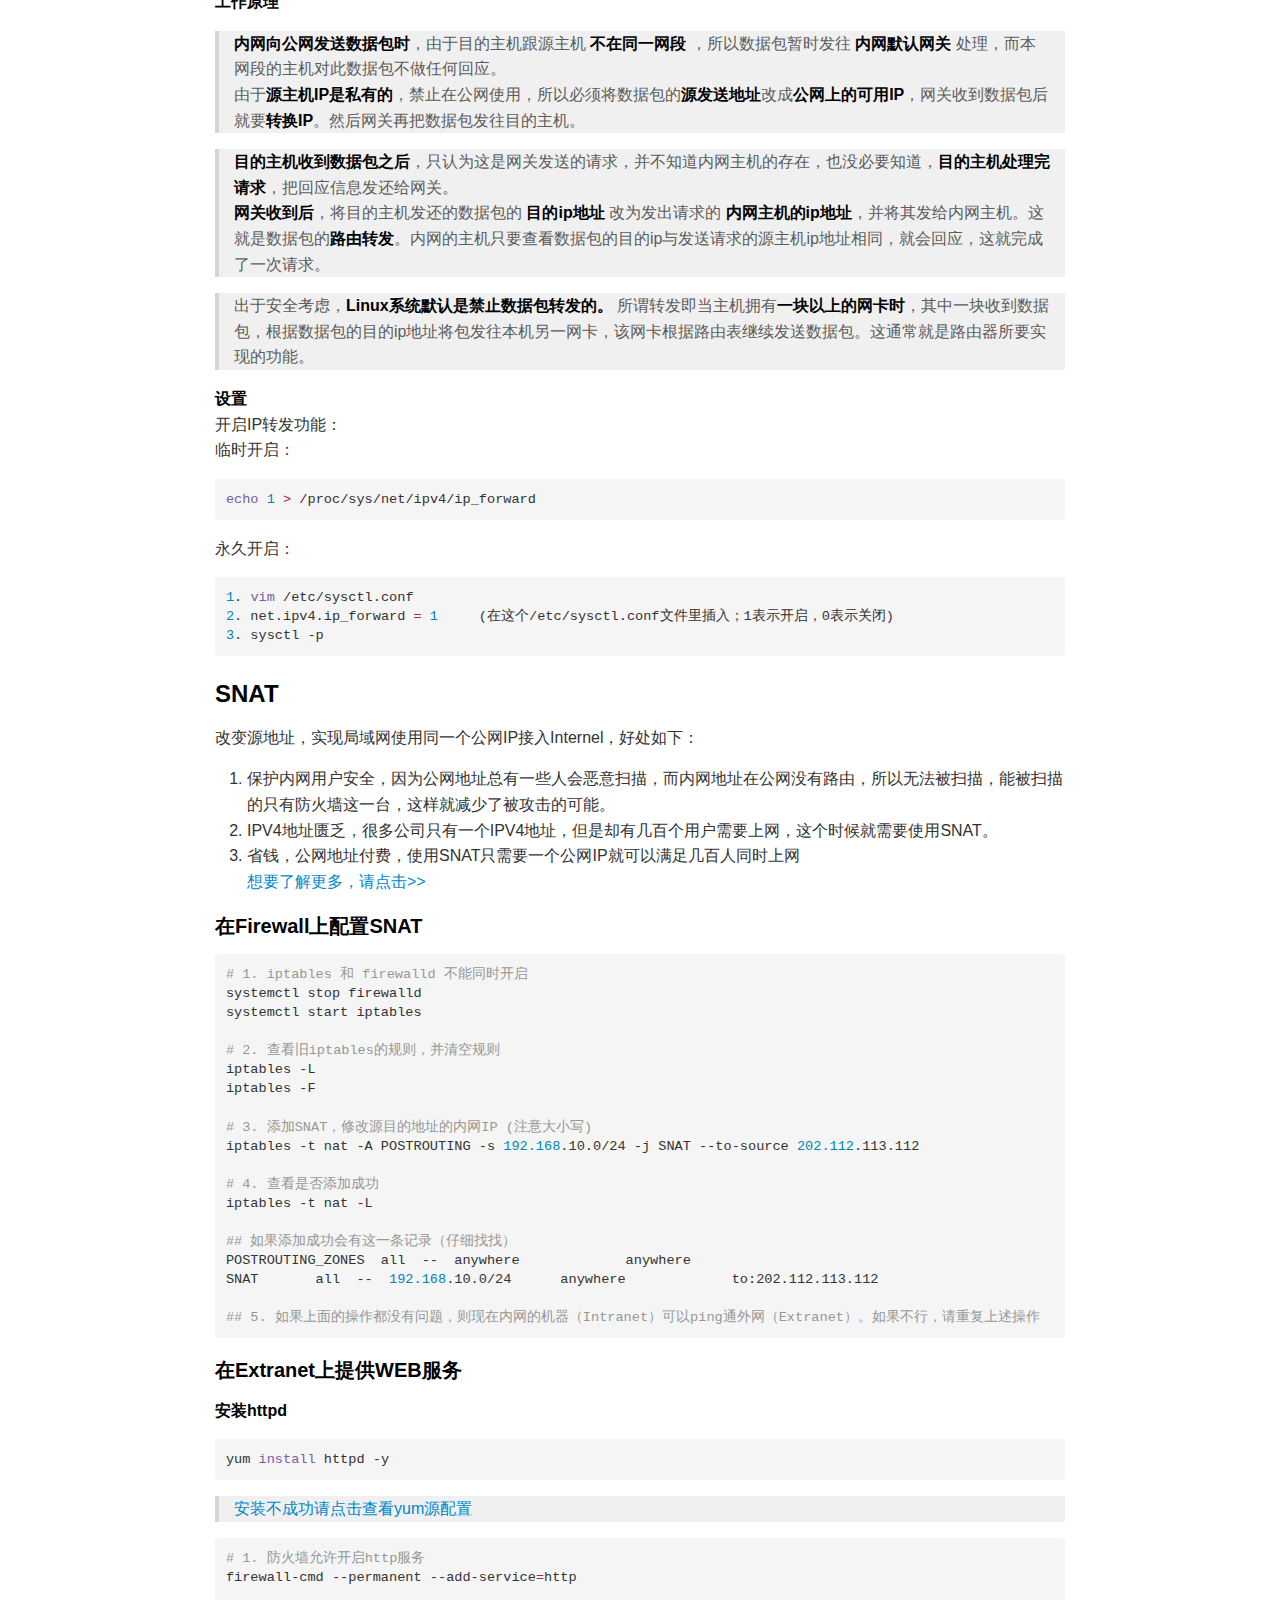
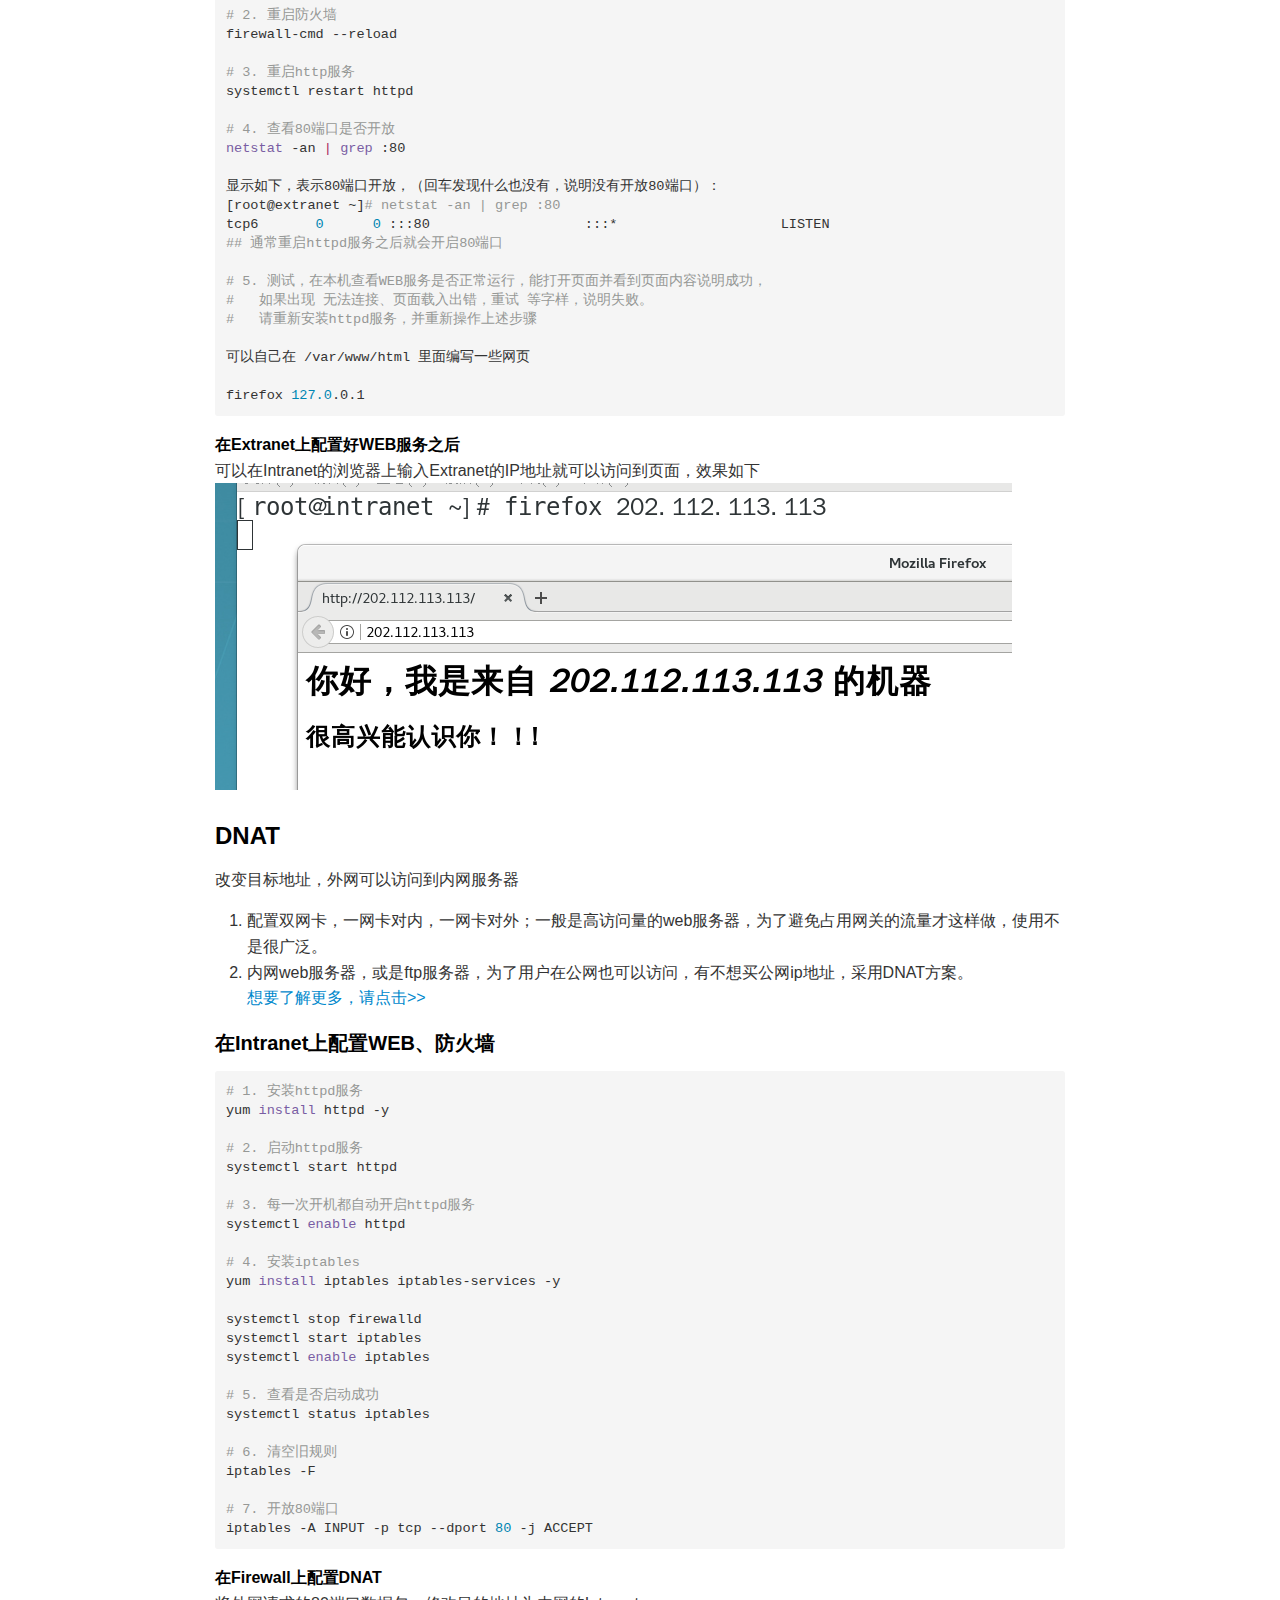
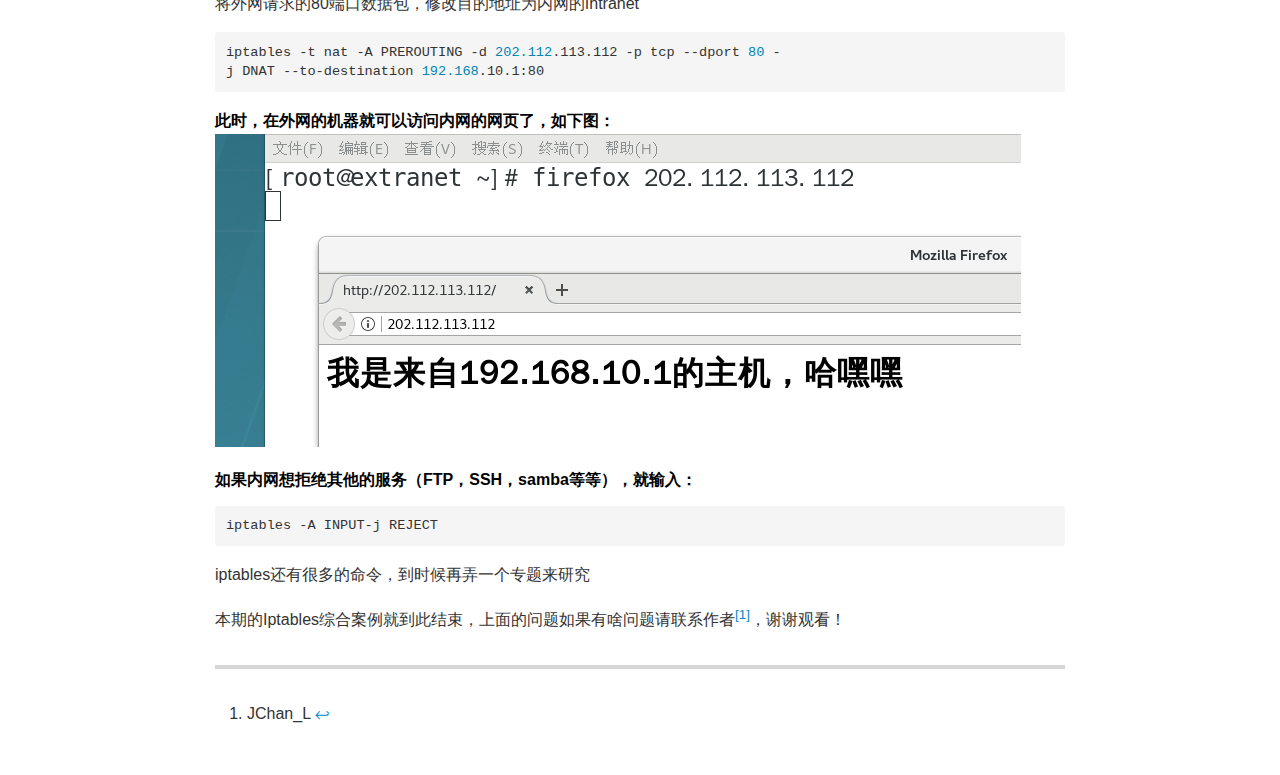
==== commit 26d4c652: "tcommit" ====
--- a/data/linux/iptables.html
+++ b/data/linux/iptables.html
@@ -1,837 +1,280 @@
+
 <!DOCTYPE html>
 <html>
-	<head>
-		<title>no title</title>
-		<meta charset="utf-8" />
-		<meta name="viewport" content="width=device-width, initial-scale=1.0" />
-		<style>
-			.markdown-preview {
-				width: 100%;
-				height: 100%;
-				box-sizing: border-box;
-			}
-			.markdown-preview .pagebreak,
-			.markdown-preview .newpage {
-				page-break-before: always;
-			}
-			.markdown-preview pre.line-numbers {
-				position: relative;
-				padding-left: 3.8em;
-				counter-reset: linenumber;
-			}
-			.markdown-preview pre.line-numbers > code {
-				position: relative;
-			}
-			.markdown-preview pre.line-numbers .line-numbers-rows {
-				position: absolute;
-				pointer-events: none;
-				top: 1em;
-				font-size: 100%;
-				left: 0;
-				width: 3em;
-				letter-spacing: -1px;
-				border-right: 1px solid #999;
-				-webkit-user-select: none;
-				-moz-user-select: none;
-				-ms-user-select: none;
-				user-select: none;
-			}
-			.markdown-preview pre.line-numbers .line-numbers-rows > span {
-				pointer-events: none;
-				display: block;
-				counter-increment: linenumber;
-			}
-			.markdown-preview
-				pre.line-numbers
-				.line-numbers-rows
-				> span:before {
-				content: counter(linenumber);
-				color: #999;
-				display: block;
-				padding-right: 0.8em;
-				text-align: right;
-			}
-			.markdown-preview .mathjax-exps .MathJax_Display {
-				text-align: center !important;
-			}
-			.markdown-preview:not([for="preview"]) .code-chunk .btn-group {
-				display: none;
-			}
-			.markdown-preview:not([for="preview"]) .code-chunk .status {
-				display: none;
-			}
-			.markdown-preview:not([for="preview"]) .code-chunk .output-div {
-				margin-bottom: 16px;
-			}
-			.scrollbar-style::-webkit-scrollbar {
-				width: 8px;
-			}
-			.scrollbar-style::-webkit-scrollbar-track {
-				border-radius: 10px;
-				background-color: transparent;
-			}
-			.scrollbar-style::-webkit-scrollbar-thumb {
-				border-radius: 5px;
-				background-color: rgba(150, 150, 150, 0.66);
-				border: 4px solid rgba(150, 150, 150, 0.66);
-				background-clip: content-box;
-			}
-			html body[for="html-export"]:not([data-presentation-mode]) {
-				position: relative;
-				width: 100%;
-				height: 100%;
-				top: 0;
-				left: 0;
-				margin: 0;
-				padding: 0;
-				overflow: auto;
-			}
-			html
-				body[for="html-export"]:not([data-presentation-mode])
-				.markdown-preview {
-				position: relative;
-				top: 0;
-			}
-			@media screen and (min-width: 914px) {
-				html
-					body[for="html-export"]:not([data-presentation-mode])
-					.markdown-preview {
-					padding: 2em calc(50% - 457px + 2em);
-				}
-			}
-			@media screen and (max-width: 914px) {
-				html
-					body[for="html-export"]:not([data-presentation-mode])
-					.markdown-preview {
-					padding: 2em;
-				}
-			}
-			@media screen and (max-width: 450px) {
-				html
-					body[for="html-export"]:not([data-presentation-mode])
-					.markdown-preview {
-					font-size: 14px !important;
-					padding: 1em;
-				}
-			}
-			@media print {
-				html
-					body[for="html-export"]:not([data-presentation-mode])
-					#sidebar-toc-btn {
-					display: none;
-				}
-			}
-			html
-				body[for="html-export"]:not([data-presentation-mode])
-				#sidebar-toc-btn {
-				position: fixed;
-				bottom: 8px;
-				left: 8px;
-				font-size: 28px;
-				cursor: pointer;
-				color: inherit;
-				z-index: 99;
-				width: 32px;
-				text-align: center;
-				opacity: 0.4;
-			}
-			html
-				body[for="html-export"]:not([data-presentation-mode])[html-show-sidebar-toc]
-				#sidebar-toc-btn {
-				opacity: 1;
-			}
-			html
-				body[for="html-export"]:not([data-presentation-mode])[html-show-sidebar-toc]
-				.md-sidebar-toc {
-				position: fixed;
-				top: 0;
-				left: 0;
-				width: 300px;
-				height: 100%;
-				padding: 32px 0 48px 0;
-				font-size: 14px;
-				box-shadow: 0 0 4px rgba(150, 150, 150, 0.33);
-				box-sizing: border-box;
-				overflow: auto;
-				background-color: inherit;
-			}
-			html
-				body[for="html-export"]:not([data-presentation-mode])[html-show-sidebar-toc]
-				.md-sidebar-toc::-webkit-scrollbar {
-				width: 8px;
-			}
-			html
-				body[for="html-export"]:not([data-presentation-mode])[html-show-sidebar-toc]
-				.md-sidebar-toc::-webkit-scrollbar-track {
-				border-radius: 10px;
-				background-color: transparent;
-			}
-			html
-				body[for="html-export"]:not([data-presentation-mode])[html-show-sidebar-toc]
-				.md-sidebar-toc::-webkit-scrollbar-thumb {
-				border-radius: 5px;
-				background-color: rgba(150, 150, 150, 0.66);
-				border: 4px solid rgba(150, 150, 150, 0.66);
-				background-clip: content-box;
-			}
-			html
-				body[for="html-export"]:not([data-presentation-mode])[html-show-sidebar-toc]
-				.md-sidebar-toc
-				a {
-				text-decoration: none;
-			}
-			html
-				body[for="html-export"]:not([data-presentation-mode])[html-show-sidebar-toc]
-				.md-sidebar-toc
-				ul {
-				padding: 0 1.6em;
-				margin-top: 0.8em;
-			}
-			html
-				body[for="html-export"]:not([data-presentation-mode])[html-show-sidebar-toc]
-				.md-sidebar-toc
-				li {
-				margin-bottom: 0.8em;
-			}
-			html
-				body[for="html-export"]:not([data-presentation-mode])[html-show-sidebar-toc]
-				.md-sidebar-toc
-				ul {
-				list-style-type: none;
-			}
-			html
-				body[for="html-export"]:not([data-presentation-mode])[html-show-sidebar-toc]
-				.markdown-preview {
-				left: 300px;
-				width: calc(100% - 300px);
-				padding: 2em calc(50% - 457px - 150px);
-				margin: 0;
-				box-sizing: border-box;
-			}
-			@media screen and (max-width: 1274px) {
-				html
-					body[for="html-export"]:not([data-presentation-mode])[html-show-sidebar-toc]
-					.markdown-preview {
-					padding: 2em;
-				}
-			}
-			@media screen and (max-width: 450px) {
-				html
-					body[for="html-export"]:not([data-presentation-mode])[html-show-sidebar-toc]
-					.markdown-preview {
-					width: 100%;
-				}
-			}
-			html
-				body[for="html-export"]:not([data-presentation-mode]):not([html-show-sidebar-toc])
-				.markdown-preview {
-				left: 50%;
-				transform: translateX(-50%);
-			}
-			html
-				body[for="html-export"]:not([data-presentation-mode]):not([html-show-sidebar-toc])
-				.md-sidebar-toc {
-				display: none;
-			} /**
+  <head>
+    <title>no title</title>
+    <meta charset="utf-8">
+    <meta name="viewport" content="width=device-width, initial-scale=1.0">
+    <style>
+    .markdown-preview{width:100%;height:100%;box-sizing:border-box}.markdown-preview .pagebreak,.markdown-preview .newpage{page-break-before:always}.markdown-preview pre.line-numbers{position:relative;padding-left:3.8em;counter-reset:linenumber}.markdown-preview pre.line-numbers>code{position:relative}.markdown-preview pre.line-numbers .line-numbers-rows{position:absolute;pointer-events:none;top:1em;font-size:100%;left:0;width:3em;letter-spacing:-1px;border-right:1px solid #999;-webkit-user-select:none;-moz-user-select:none;-ms-user-select:none;user-select:none}.markdown-preview pre.line-numbers .line-numbers-rows>span{pointer-events:none;display:block;counter-increment:linenumber}.markdown-preview pre.line-numbers .line-numbers-rows>span:before{content:counter(linenumber);color:#999;display:block;padding-right:.8em;text-align:right}.markdown-preview .mathjax-exps .MathJax_Display{text-align:center !important}.markdown-preview:not([for="preview"]) .code-chunk .btn-group{display:none}.markdown-preview:not([for="preview"]) .code-chunk .status{display:none}.markdown-preview:not([for="preview"]) .code-chunk .output-div{margin-bottom:16px}.scrollbar-style::-webkit-scrollbar{width:8px}.scrollbar-style::-webkit-scrollbar-track{border-radius:10px;background-color:transparent}.scrollbar-style::-webkit-scrollbar-thumb{border-radius:5px;background-color:rgba(150,150,150,0.66);border:4px solid rgba(150,150,150,0.66);background-clip:content-box}html body[for="html-export"]:not([data-presentation-mode]){position:relative;width:100%;height:100%;top:0;left:0;margin:0;padding:0;overflow:auto}html body[for="html-export"]:not([data-presentation-mode]) .markdown-preview{position:relative;top:0}@media screen and (min-width:914px){html body[for="html-export"]:not([data-presentation-mode]) .markdown-preview{padding:2em calc(50% - 457px + 2em)}}@media screen and (max-width:914px){html body[for="html-export"]:not([data-presentation-mode]) .markdown-preview{padding:2em}}@media screen and (max-width:450px){html body[for="html-export"]:not([data-presentation-mode]) .markdown-preview{font-size:14px !important;padding:1em}}@media print{html body[for="html-export"]:not([data-presentation-mode]) #sidebar-toc-btn{display:none}}html body[for="html-export"]:not([data-presentation-mode]) #sidebar-toc-btn{position:fixed;bottom:8px;left:8px;font-size:28px;cursor:pointer;color:inherit;z-index:99;width:32px;text-align:center;opacity:.4}html body[for="html-export"]:not([data-presentation-mode])[html-show-sidebar-toc] #sidebar-toc-btn{opacity:1}html body[for="html-export"]:not([data-presentation-mode])[html-show-sidebar-toc] .md-sidebar-toc{position:fixed;top:0;left:0;width:300px;height:100%;padding:32px 0 48px 0;font-size:14px;box-shadow:0 0 4px rgba(150,150,150,0.33);box-sizing:border-box;overflow:auto;background-color:inherit}html body[for="html-export"]:not([data-presentation-mode])[html-show-sidebar-toc] .md-sidebar-toc::-webkit-scrollbar{width:8px}html body[for="html-export"]:not([data-presentation-mode])[html-show-sidebar-toc] .md-sidebar-toc::-webkit-scrollbar-track{border-radius:10px;background-color:transparent}html body[for="html-export"]:not([data-presentation-mode])[html-show-sidebar-toc] .md-sidebar-toc::-webkit-scrollbar-thumb{border-radius:5px;background-color:rgba(150,150,150,0.66);border:4px solid rgba(150,150,150,0.66);background-clip:content-box}html body[for="html-export"]:not([data-presentation-mode])[html-show-sidebar-toc] .md-sidebar-toc a{text-decoration:none}html body[for="html-export"]:not([data-presentation-mode])[html-show-sidebar-toc] .md-sidebar-toc ul{padding:0 1.6em;margin-top:.8em}html body[for="html-export"]:not([data-presentation-mode])[html-show-sidebar-toc] .md-sidebar-toc li{margin-bottom:.8em}html body[for="html-export"]:not([data-presentation-mode])[html-show-sidebar-toc] .md-sidebar-toc ul{list-style-type:none}html body[for="html-export"]:not([data-presentation-mode])[html-show-sidebar-toc] .markdown-preview{left:300px;width:calc(100% -  300px);padding:2em calc(50% - 457px -  150px);margin:0;box-sizing:border-box}@media screen and (max-width:1274px){html body[for="html-export"]:not([data-presentation-mode])[html-show-sidebar-toc] .markdown-preview{padding:2em}}@media screen and (max-width:450px){html body[for="html-export"]:not([data-presentation-mode])[html-show-sidebar-toc] .markdown-preview{width:100%}}html body[for="html-export"]:not([data-presentation-mode]):not([html-show-sidebar-toc]) .markdown-preview{left:50%;transform:translateX(-50%)}html body[for="html-export"]:not([data-presentation-mode]):not([html-show-sidebar-toc]) .md-sidebar-toc{display:none}/**
  * prism.js Github theme based on GitHub's theme.
  * @author Sam Clarke
  */
-			code[class*="language-"],
-			pre[class*="language-"] {
-				color: #333;
-				background: none;
-				font-family: Consolas, "Liberation Mono", Menlo, Courier,
-					monospace;
-				text-align: left;
-				white-space: pre;
-				word-spacing: normal;
-				word-break: normal;
-				word-wrap: normal;
-				line-height: 1.4;
-
-				-moz-tab-size: 8;
-				-o-tab-size: 8;
-				tab-size: 8;
-
-				-webkit-hyphens: none;
-				-moz-hyphens: none;
-				-ms-hyphens: none;
-				hyphens: none;
-			}
-
-			/* Code blocks */
-			pre[class*="language-"] {
-				padding: 0.8em;
-				overflow: auto;
-				/* border: 1px solid #ddd; */
-				border-radius: 3px;
-				/* background: #fff; */
-				background: #f5f5f5;
-			}
-
-			/* Inline code */
-			:not(pre) > code[class*="language-"] {
-				padding: 0.1em;
-				border-radius: 0.3em;
-				white-space: normal;
-				background: #f5f5f5;
-			}
-
-			.token.comment,
-			.token.blockquote {
-				color: #969896;
-			}
-
-			.token.cdata {
-				color: #183691;
-			}
-
-			.token.doctype,
-			.token.punctuation,
-			.token.variable,
-			.token.macro.property {
-				color: #333;
-			}
-
-			.token.operator,
-			.token.important,
-			.token.keyword,
-			.token.rule,
-			.token.builtin {
-				color: #a71d5d;
-			}
-
-			.token.string,
-			.token.url,
-			.token.regex,
-			.token.attr-value {
-				color: #183691;
-			}
-
-			.token.property,
-			.token.number,
-			.token.boolean,
-			.token.entity,
-			.token.atrule,
-			.token.constant,
-			.token.symbol,
-			.token.command,
-			.token.code {
-				color: #0086b3;
-			}
-
-			.token.tag,
-			.token.selector,
-			.token.prolog {
-				color: #63a35c;
-			}
-
-			.token.function,
-			.token.namespace,
-			.token.pseudo-element,
-			.token.class,
-			.token.class-name,
-			.token.pseudo-class,
-			.token.id,
-			.token.url-reference .token.variable,
-			.token.attr-name {
-				color: #795da3;
-			}
-
-			.token.entity {
-				cursor: help;
-			}
-
-			.token.title,
-			.token.title .token.punctuation {
-				font-weight: bold;
-				color: #1d3e81;
-			}
-
-			.token.list {
-				color: #ed6a43;
-			}
-
-			.token.inserted {
-				background-color: #eaffea;
-				color: #55a532;
-			}
-
-			.token.deleted {
-				background-color: #ffecec;
-				color: #bd2c00;
-			}
-
-			.token.bold {
-				font-weight: bold;
-			}
-
-			.token.italic {
-				font-style: italic;
-			}
-
-			/* JSON */
-			.language-json .token.property {
-				color: #183691;
-			}
-
-			.language-markup .token.tag .token.punctuation {
-				color: #333;
-			}
-
-			/* CSS */
-			code.language-css,
-			.language-css .token.function {
-				color: #0086b3;
-			}
-
-			/* YAML */
-			.language-yaml .token.atrule {
-				color: #63a35c;
-			}
-
-			code.language-yaml {
-				color: #183691;
-			}
-
-			/* Ruby */
-			.language-ruby .token.function {
-				color: #333;
-			}
-
-			/* Markdown */
-			.language-markdown .token.url {
-				color: #795da3;
-			}
-
-			/* Makefile */
-			.language-makefile .token.symbol {
-				color: #795da3;
-			}
-
-			.language-makefile .token.variable {
-				color: #183691;
-			}
-
-			.language-makefile .token.builtin {
-				color: #0086b3;
-			}
-
-			/* Bash */
-			.language-bash .token.keyword {
-				color: #0086b3;
-			}
-
-			/* highlight */
-			pre[data-line] {
-				position: relative;
-				padding: 1em 0 1em 3em;
-			}
-			pre[data-line] .line-highlight-wrapper {
-				position: absolute;
-				top: 0;
-				left: 0;
-				background-color: transparent;
-				display: block;
-				width: 100%;
-			}
-
-			pre[data-line] .line-highlight {
-				position: absolute;
-				left: 0;
-				right: 0;
-				padding: inherit 0;
-				margin-top: 1em;
-				background: hsla(24, 20%, 50%, 0.08);
-				background: linear-gradient(
-					to right,
-					hsla(24, 20%, 50%, 0.1) 70%,
-					hsla(24, 20%, 50%, 0)
-				);
-				pointer-events: none;
-				line-height: inherit;
-				white-space: pre;
-			}
-
-			pre[data-line] .line-highlight:before,
-			pre[data-line] .line-highlight[data-end]:after {
-				content: attr(data-start);
-				position: absolute;
-				top: 0.4em;
-				left: 0.6em;
-				min-width: 1em;
-				padding: 0 0.5em;
-				background-color: hsla(24, 20%, 50%, 0.4);
-				color: hsl(24, 20%, 95%);
-				font: bold 65%/1.5 sans-serif;
-				text-align: center;
-				vertical-align: 0.3em;
-				border-radius: 999px;
-				text-shadow: none;
-				box-shadow: 0 1px white;
-			}
-
-			pre[data-line] .line-highlight[data-end]:after {
-				content: attr(data-end);
-				top: auto;
-				bottom: 0.4em;
-			}
-			.emoji {
-				height: 0.8em;
-			}
-			html body {
-				font-family: "Helvetica Neue", Helvetica, "Segoe UI", Arial,
-					freesans, sans-serif;
-				font-size: 16px;
-				line-height: 1.6;
-				color: #333;
-				background-color: #fff;
-				overflow: initial;
-				box-sizing: border-box;
-				word-wrap: break-word;
-			}
-			html body > :first-child {
-				margin-top: 0;
-			}
-			html body h1,
-			html body h2,
-			html body h3,
-			html body h4,
-			html body h5,
-			html body h6 {
-				line-height: 1.2;
-				margin-top: 1em;
-				margin-bottom: 16px;
-				color: #000;
-			}
-			html body h1 {
-				font-size: 2.25em;
-				font-weight: 300;
-				padding-bottom: 0.3em;
-			}
-			html body h2 {
-				font-size: 1.75em;
-				font-weight: 400;
-				padding-bottom: 0.3em;
-			}
-			html body h3 {
-				font-size: 1.5em;
-				font-weight: 500;
-			}
-			html body h4 {
-				font-size: 1.25em;
-				font-weight: 600;
-			}
-			html body h5 {
-				font-size: 1.1em;
-				font-weight: 600;
-			}
-			html body h6 {
-				font-size: 1em;
-				font-weight: 600;
-			}
-			html body h1,
-			html body h2,
-			html body h3,
-			html body h4,
-			html body h5 {
-				font-weight: 600;
-			}
-			html body h5 {
-				font-size: 1em;
-			}
-			html body h6 {
-				color: #5c5c5c;
-			}
-			html body strong {
-				color: #000;
-			}
-			html body del {
-				color: #5c5c5c;
-			}
-			html body a:not([href]) {
-				color: inherit;
-				text-decoration: none;
-			}
-			html body a {
-				color: #08c;
-				text-decoration: none;
-			}
-			html body a:hover {
-				color: #00a3f5;
-				text-decoration: none;
-			}
-			html body img {
-				max-width: 100%;
-			}
-			html body > p {
-				margin-top: 0;
-				margin-bottom: 16px;
-				word-wrap: break-word;
-			}
-			html body > ul,
-			html body > ol {
-				margin-bottom: 16px;
-			}
-			html body ul,
-			html body ol {
-				padding-left: 2em;
-			}
-			html body ul.no-list,
-			html body ol.no-list {
-				padding: 0;
-				list-style-type: none;
-			}
-			html body ul ul,
-			html body ul ol,
-			html body ol ol,
-			html body ol ul {
-				margin-top: 0;
-				margin-bottom: 0;
-			}
-			html body li {
-				margin-bottom: 0;
-			}
-			html body li.task-list-item {
-				list-style: none;
-			}
-			html body li > p {
-				margin-top: 0;
-				margin-bottom: 0;
-			}
-			html body .task-list-item-checkbox {
-				margin: 0 0.2em 0.25em -1.8em;
-				vertical-align: middle;
-			}
-			html body .task-list-item-checkbox:hover {
-				cursor: pointer;
-			}
-			html body blockquote {
-				margin: 16px 0;
-				font-size: inherit;
-				padding: 0 15px;
-				color: #5c5c5c;
-				background-color: #f0f0f0;
-				border-left: 4px solid #d6d6d6;
-			}
-			html body blockquote > :first-child {
-				margin-top: 0;
-			}
-			html body blockquote > :last-child {
-				margin-bottom: 0;
-			}
-			html body hr {
-				height: 4px;
-				margin: 32px 0;
-				background-color: #d6d6d6;
-				border: 0 none;
-			}
-			html body table {
-				margin: 10px 0 15px 0;
-				border-collapse: collapse;
-				border-spacing: 0;
-				display: block;
-				width: 100%;
-				overflow: auto;
-				word-break: normal;
-				word-break: keep-all;
-			}
-			html body table th {
-				font-weight: bold;
-				color: #000;
-			}
-			html body table td,
-			html body table th {
-				border: 1px solid #d6d6d6;
-				padding: 6px 13px;
-			}
-			html body dl {
-				padding: 0;
-			}
-			html body dl dt {
-				padding: 0;
-				margin-top: 16px;
-				font-size: 1em;
-				font-style: italic;
-				font-weight: bold;
-			}
-			html body dl dd {
-				padding: 0 16px;
-				margin-bottom: 16px;
-			}
-			html body code {
-				font-family: Menlo, Monaco, Consolas, "Courier New", monospace;
-				font-size: 0.85em !important;
-				color: #000;
-				background-color: #f0f0f0;
-				border-radius: 3px;
-				padding: 0.2em 0;
-			}
-			html body code::before,
-			html body code::after {
-				letter-spacing: -0.2em;
-				content: "\00a0";
-			}
-			html body pre > code {
-				padding: 0;
-				margin: 0;
-				font-size: 0.85em !important;
-				word-break: normal;
-				white-space: pre;
-				background: transparent;
-				border: 0;
-			}
-			html body .highlight {
-				margin-bottom: 16px;
-			}
-			html body .highlight pre,
-			html body pre {
-				padding: 1em;
-				overflow: auto;
-				font-size: 0.85em !important;
-				line-height: 1.45;
-				border: #d6d6d6;
-				border-radius: 3px;
-			}
-			html body .highlight pre {
-				margin-bottom: 0;
-				word-break: normal;
-			}
-			html body pre code,
-			html body pre tt {
-				display: inline;
-				max-width: initial;
-				padding: 0;
-				margin: 0;
-				overflow: initial;
-				line-height: inherit;
-				word-wrap: normal;
-				background-color: transparent;
-				border: 0;
-			}
-			html body pre code:before,
-			html body pre tt:before,
-			html body pre code:after,
-			html body pre tt:after {
-				content: normal;
-			}
-			html body p,
-			html body blockquote,
-			html body ul,
-			html body ol,
-			html body dl,
-			html body pre {
-				margin-top: 0;
-				margin-bottom: 16px;
-			}
-			html body kbd {
-				color: #000;
-				border: 1px solid #d6d6d6;
-				border-bottom: 2px solid #c7c7c7;
-				padding: 2px 4px;
-				background-color: #f0f0f0;
-				border-radius: 3px;
-			}
-			@media print {
-				html body {
-					background-color: #fff;
-				}
-				html body h1,
-				html body h2,
-				html body h3,
-				html body h4,
-				html body h5,
-				html body h6 {
-					color: #000;
-					page-break-after: avoid;
-				}
-				html body blockquote {
-					color: #5c5c5c;
-				}
-				html body pre {
-					page-break-inside: avoid;
-				}
-				html body table {
-					display: table;
-				}
-				html body img {
-					display: block;
-					max-width: 100%;
-					max-height: 100%;
-				}
-				html body pre,
-				html body code {
-					word-wrap: break-word;
-					white-space: pre;
-				}
-			}
-			/* Please visit the URL below for more information: */
-			/*   https://shd101wyy.github.io/markdown-preview-enhanced/#/customize-css */
-		</style>
-	</head>
-	<body for="html-export">
-		<div class="mume markdown-preview">
-			<html>
-				<head></head>
-				<body>
-					<div>
-						<h1
-							class="mume-header"
-							id="iptables%E9%98%B2%E7%81%AB%E5%A2%99%E7%9A%84%E9%85%8D%E7%BD%AE"
-						>
-							Iptables&#x9632;&#x706B;&#x5899;&#x7684;&#x914D;&#x7F6E;
-						</h1>
-
-						<h2
-							class="mume-header"
-							id="nat%E7%BB%BC%E5%90%88%E6%A1%88%E4%BE%8B"
-						>
-							NAT&#x7EFC;&#x5408;&#x6848;&#x4F8B;
-						</h2>
-
-						<p>
-							<img
-								src="[data-uri]"
-								alt="NAT&#x7EFC;&#x5408;&#x6848;&#x4F8B;&#x62D3;&#x6251;&#x56FE;"
-							/>
-						</p>
-						<h4
-							class="mume-header"
-							id="%E5%87%86%E5%A4%87%E4%B8%89%E5%8F%B0%E8%99%9A%E6%8B%9F%E6%9C%BA%E5%88%86%E5%88%AB%E9%85%8D%E7%BD%AEip%E5%A6%82%E4%B8%8A%E5%9B%BE"
-						>
-							&#x51C6;&#x5907;&#x4E09;&#x53F0;&#x865A;&#x62DF;&#x673A;&#xFF0C;&#x5206;&#x522B;&#x914D;&#x7F6E;IP&#xFF08;&#x5982;&#x4E0A;&#x56FE;&#xFF09;
-						</h4>
-
-						<pre
-							data-role="codeBlock"
-							data-info="text"
-							class="language-text"
-						>
-&#x6CE8;&#x610F;&#xFF1A;Intranet&#x7F51;&#x7EDC;&#x8FDE;&#x63A5;&#x4F7F;&#x7528;Vmware1(&#x4EC5;&#x4E3B;&#x673A;)
+code[class*="language-"],
+pre[class*="language-"] {
+  color: #333;
+  background: none;
+  font-family: Consolas, "Liberation Mono", Menlo, Courier, monospace;
+  text-align: left;
+  white-space: pre;
+  word-spacing: normal;
+  word-break: normal;
+  word-wrap: normal;
+  line-height: 1.4;
+
+  -moz-tab-size: 8;
+  -o-tab-size: 8;
+  tab-size: 8;
+
+  -webkit-hyphens: none;
+  -moz-hyphens: none;
+  -ms-hyphens: none;
+  hyphens: none;
+}
+
+/* Code blocks */
+pre[class*="language-"] {
+  padding: .8em;
+  overflow: auto;
+  /* border: 1px solid #ddd; */
+  border-radius: 3px;
+  /* background: #fff; */
+  background: #f5f5f5;
+}
+
+/* Inline code */
+:not(pre) > code[class*="language-"] {
+  padding: .1em;
+  border-radius: .3em;
+  white-space: normal;
+  background: #f5f5f5;
+}
+
+.token.comment,
+.token.blockquote {
+  color: #969896;
+}
+
+.token.cdata {
+  color: #183691;
+}
+
+.token.doctype,
+.token.punctuation,
+.token.variable,
+.token.macro.property {
+  color: #333;
+}
+
+.token.operator,
+.token.important,
+.token.keyword,
+.token.rule,
+.token.builtin {
+  color: #a71d5d;
+}
+
+.token.string,
+.token.url,
+.token.regex,
+.token.attr-value {
+  color: #183691;
+}
+
+.token.property,
+.token.number,
+.token.boolean,
+.token.entity,
+.token.atrule,
+.token.constant,
+.token.symbol,
+.token.command,
+.token.code {
+  color: #0086b3;
+}
+
+.token.tag,
+.token.selector,
+.token.prolog {
+  color: #63a35c;
+}
+
+.token.function,
+.token.namespace,
+.token.pseudo-element,
+.token.class,
+.token.class-name,
+.token.pseudo-class,
+.token.id,
+.token.url-reference .token.variable,
+.token.attr-name {
+  color: #795da3;
+}
+
+.token.entity {
+  cursor: help;
+}
+
+.token.title,
+.token.title .token.punctuation {
+  font-weight: bold;
+  color: #1d3e81;
+}
+
+.token.list {
+  color: #ed6a43;
+}
+
+.token.inserted {
+  background-color: #eaffea;
+  color: #55a532;
+}
+
+.token.deleted {
+  background-color: #ffecec;
+  color: #bd2c00;
+}
+
+.token.bold {
+  font-weight: bold;
+}
+
+.token.italic {
+  font-style: italic;
+}
+
+
+/* JSON */
+.language-json .token.property {
+  color: #183691;
+}
+
+.language-markup .token.tag .token.punctuation {
+  color: #333;
+}
+
+/* CSS */
+code.language-css,
+.language-css .token.function {
+  color: #0086b3;
+}
+
+/* YAML */
+.language-yaml .token.atrule {
+  color: #63a35c;
+}
+
+code.language-yaml {
+  color: #183691;
+}
+
+/* Ruby */
+.language-ruby .token.function {
+  color: #333;
+}
+
+/* Markdown */
+.language-markdown .token.url {
+  color: #795da3;
+}
+
+/* Makefile */
+.language-makefile .token.symbol {
+  color: #795da3;
+}
+
+.language-makefile .token.variable {
+  color: #183691;
+}
+
+.language-makefile .token.builtin {
+  color: #0086b3;
+}
+
+/* Bash */
+.language-bash .token.keyword {
+  color: #0086b3;
+}
+
+/* highlight */
+pre[data-line] {
+  position: relative;
+  padding: 1em 0 1em 3em;
+}
+pre[data-line] .line-highlight-wrapper {
+  position: absolute;
+  top: 0;
+  left: 0;
+  background-color: transparent;
+  display: block;
+  width: 100%;
+}
+
+pre[data-line] .line-highlight {
+  position: absolute;
+  left: 0;
+  right: 0;
+  padding: inherit 0;
+  margin-top: 1em;
+  background: hsla(24, 20%, 50%,.08);
+  background: linear-gradient(to right, hsla(24, 20%, 50%,.1) 70%, hsla(24, 20%, 50%,0));
+  pointer-events: none;
+  line-height: inherit;
+  white-space: pre;
+}
+
+pre[data-line] .line-highlight:before, 
+pre[data-line] .line-highlight[data-end]:after {
+  content: attr(data-start);
+  position: absolute;
+  top: .4em;
+  left: .6em;
+  min-width: 1em;
+  padding: 0 .5em;
+  background-color: hsla(24, 20%, 50%,.4);
+  color: hsl(24, 20%, 95%);
+  font: bold 65%/1.5 sans-serif;
+  text-align: center;
+  vertical-align: .3em;
+  border-radius: 999px;
+  text-shadow: none;
+  box-shadow: 0 1px white;
+}
+
+pre[data-line] .line-highlight[data-end]:after {
+  content: attr(data-end);
+  top: auto;
+  bottom: .4em;
+}.emoji {
+  height: 0.8em;
+}html body{font-family:"Helvetica Neue",Helvetica,"Segoe UI",Arial,freesans,sans-serif;font-size:16px;line-height:1.6;color:#333;background-color:#fff;overflow:initial;box-sizing:border-box;word-wrap:break-word}html body>:first-child{margin-top:0}html body h1,html body h2,html body h3,html body h4,html body h5,html body h6{line-height:1.2;margin-top:1em;margin-bottom:16px;color:#000}html body h1{font-size:2.25em;font-weight:300;padding-bottom:.3em}html body h2{font-size:1.75em;font-weight:400;padding-bottom:.3em}html body h3{font-size:1.5em;font-weight:500}html body h4{font-size:1.25em;font-weight:600}html body h5{font-size:1.1em;font-weight:600}html body h6{font-size:1em;font-weight:600}html body h1,html body h2,html body h3,html body h4,html body h5{font-weight:600}html body h5{font-size:1em}html body h6{color:#5c5c5c}html body strong{color:#000}html body del{color:#5c5c5c}html body a:not([href]){color:inherit;text-decoration:none}html body a{color:#08c;text-decoration:none}html body a:hover{color:#00a3f5;text-decoration:none}html body img{max-width:100%}html body>p{margin-top:0;margin-bottom:16px;word-wrap:break-word}html body>ul,html body>ol{margin-bottom:16px}html body ul,html body ol{padding-left:2em}html body ul.no-list,html body ol.no-list{padding:0;list-style-type:none}html body ul ul,html body ul ol,html body ol ol,html body ol ul{margin-top:0;margin-bottom:0}html body li{margin-bottom:0}html body li.task-list-item{list-style:none}html body li>p{margin-top:0;margin-bottom:0}html body .task-list-item-checkbox{margin:0 .2em .25em -1.8em;vertical-align:middle}html body .task-list-item-checkbox:hover{cursor:pointer}html body blockquote{margin:16px 0;font-size:inherit;padding:0 15px;color:#5c5c5c;background-color:#f0f0f0;border-left:4px solid #d6d6d6}html body blockquote>:first-child{margin-top:0}html body blockquote>:last-child{margin-bottom:0}html body hr{height:4px;margin:32px 0;background-color:#d6d6d6;border:0 none}html body table{margin:10px 0 15px 0;border-collapse:collapse;border-spacing:0;display:block;width:100%;overflow:auto;word-break:normal;word-break:keep-all}html body table th{font-weight:bold;color:#000}html body table td,html body table th{border:1px solid #d6d6d6;padding:6px 13px}html body dl{padding:0}html body dl dt{padding:0;margin-top:16px;font-size:1em;font-style:italic;font-weight:bold}html body dl dd{padding:0 16px;margin-bottom:16px}html body code{font-family:Menlo,Monaco,Consolas,'Courier New',monospace;font-size:.85em !important;color:#000;background-color:#f0f0f0;border-radius:3px;padding:.2em 0}html body code::before,html body code::after{letter-spacing:-0.2em;content:"\00a0"}html body pre>code{padding:0;margin:0;font-size:.85em !important;word-break:normal;white-space:pre;background:transparent;border:0}html body .highlight{margin-bottom:16px}html body .highlight pre,html body pre{padding:1em;overflow:auto;font-size:.85em !important;line-height:1.45;border:#d6d6d6;border-radius:3px}html body .highlight pre{margin-bottom:0;word-break:normal}html body pre code,html body pre tt{display:inline;max-width:initial;padding:0;margin:0;overflow:initial;line-height:inherit;word-wrap:normal;background-color:transparent;border:0}html body pre code:before,html body pre tt:before,html body pre code:after,html body pre tt:after{content:normal}html body p,html body blockquote,html body ul,html body ol,html body dl,html body pre{margin-top:0;margin-bottom:16px}html body kbd{color:#000;border:1px solid #d6d6d6;border-bottom:2px solid #c7c7c7;padding:2px 4px;background-color:#f0f0f0;border-radius:3px}@media print{html body{background-color:#fff}html body h1,html body h2,html body h3,html body h4,html body h5,html body h6{color:#000;page-break-after:avoid}html body blockquote{color:#5c5c5c}html body pre{page-break-inside:avoid}html body table{display:table}html body img{display:block;max-width:100%;max-height:100%}html body pre,html body code{word-wrap:break-word;white-space:pre}}
+    /* Please visit the URL below for more information: */
+/*   https://shd101wyy.github.io/markdown-preview-enhanced/#/customize-css */
+
+    </style>
+    
+  </head>
+  <body for="html-export">
+    <div class="mume markdown-preview">
+    <html><head></head><body><div><h1 class="mume-header" id="iptables%E9%98%B2%E7%81%AB%E5%A2%99%E7%9A%84%E9%85%8D%E7%BD%AE">Iptables&#x9632;&#x706B;&#x5899;&#x7684;&#x914D;&#x7F6E;</h1>
+
+<h2 class="mume-header" id="nat%E7%BB%BC%E5%90%88%E6%A1%88%E4%BE%8B">NAT&#x7EFC;&#x5408;&#x6848;&#x4F8B;</h2>
+
+<p><img src="[data-uri]" alt="NAT&#x7EFC;&#x5408;&#x6848;&#x4F8B;&#x62D3;&#x6251;&#x56FE;"></p>
+<h4 class="mume-header" id="%E5%87%86%E5%A4%87%E4%B8%89%E5%8F%B0%E8%99%9A%E6%8B%9F%E6%9C%BA%E5%88%86%E5%88%AB%E9%85%8D%E7%BD%AEip%E5%A6%82%E4%B8%8A%E5%9B%BE">&#x51C6;&#x5907;&#x4E09;&#x53F0;&#x865A;&#x62DF;&#x673A;&#xFF0C;&#x5206;&#x522B;&#x914D;&#x7F6E;IP&#xFF08;&#x5982;&#x4E0A;&#x56FE;&#xFF09;</h4>
+
+<pre data-role="codeBlock" data-info="text" class="language-text">&#x6CE8;&#x610F;&#xFF1A;Intranet&#x7F51;&#x7EDC;&#x8FDE;&#x63A5;&#x4F7F;&#x7528;Vmware1(&#x4EC5;&#x4E3B;&#x673A;)
 
       Firewall&#x7F51;&#x5361;1&#x4F7F;&#x7528;Vmware1(&#x4EC5;&#x4E3B;&#x673A;)&#xFF0C;&#x7F51;&#x5361;2&#x4F7F;&#x7528;Vmware8(NAT)
 
       Extranet&#x7F51;&#x7EDC;&#x8FDE;&#x63A5;&#x4F7F;&#x7528;Vmware8(NAT)
 
 &#x4E0D;&#x61C2;&#x8BF7;&#x81EA;&#x884C;&#x767E;&#x5EA6;&#xFF0C;&#x8C22;&#x8C22;&#xFF01;&#xFF01;
-</pre
-						>
-						<h4
-							class="mume-header"
-							id="%E6%B5%8B%E8%AF%95%E4%B8%89%E5%8F%B0%E6%9C%BA%E5%99%A8%E7%9A%84%E8%BF%9E%E9%80%9A%E6%80%A7"
-						>
-							&#x6D4B;&#x8BD5;&#x4E09;&#x53F0;&#x673A;&#x5668;&#x7684;&#x8FDE;&#x901A;&#x6027;
-						</h4>
-
-						<h5 class="mume-header" id="intranet">
-							Intranet&#xFF1A;
-						</h5>
-
-						<pre
-							data-role="codeBlock"
-							data-info="sh"
-							class="language-bash"
-						><span class="token punctuation">[</span>root@intranet ~<span class="token punctuation">]</span><span class="token comment"># ping 192.168.10.20</span>
+</pre><h4 class="mume-header" id="%E6%B5%8B%E8%AF%95%E4%B8%89%E5%8F%B0%E6%9C%BA%E5%99%A8%E7%9A%84%E8%BF%9E%E9%80%9A%E6%80%A7">&#x6D4B;&#x8BD5;&#x4E09;&#x53F0;&#x673A;&#x5668;&#x7684;&#x8FDE;&#x901A;&#x6027;</h4>
+
+<h5 class="mume-header" id="intranet">Intranet&#xFF1A;</h5>
+
+<pre data-role="codeBlock" data-info="sh" class="language-bash"><span class="token punctuation">[</span>root@intranet ~<span class="token punctuation">]</span><span class="token comment"># ping 192.168.10.20</span>
 PING <span class="token number">192.168</span>.10.20 <span class="token punctuation">(</span><span class="token number">192.168</span>.10.20<span class="token punctuation">)</span> <span class="token number">56</span><span class="token punctuation">(</span><span class="token number">84</span><span class="token punctuation">)</span> bytes of data.
 <span class="token number">64</span> bytes from <span class="token number">192.168</span>.10.20: <span class="token assign-left variable">icmp_seq</span><span class="token operator">=</span><span class="token number">1</span> <span class="token assign-left variable">ttl</span><span class="token operator">=</span><span class="token number">64</span> <span class="token assign-left variable">time</span><span class="token operator">=</span><span class="token number">16.0</span> ms
 <span class="token number">64</span> bytes from <span class="token number">192.168</span>.10.20: <span class="token assign-left variable">icmp_seq</span><span class="token operator">=</span><span class="token number">2</span> <span class="token assign-left variable">ttl</span><span class="token operator">=</span><span class="token number">64</span> <span class="token assign-left variable">time</span><span class="token operator">=</span><span class="token number">0.402</span> ms
@@ -839,12 +282,7 @@
 --- <span class="token number">192.168</span>.10.20 <span class="token function">ping</span> statistics ---
 <span class="token number">2</span> packets transmitted, <span class="token number">2</span> received, <span class="token number">0</span>% packet loss, <span class="token function">time</span> 1002ms
 rtt min/avg/max/mdev <span class="token operator">=</span> <span class="token number">0.402</span>/8.204/16.007/7.803 ms
-</pre>
-						<pre
-							data-role="codeBlock"
-							data-info="sh"
-							class="language-bash"
-						><span class="token punctuation">[</span>root@intranet ~<span class="token punctuation">]</span><span class="token comment"># ping 202.112.113.112</span>
+</pre><pre data-role="codeBlock" data-info="sh" class="language-bash"><span class="token punctuation">[</span>root@intranet ~<span class="token punctuation">]</span><span class="token comment"># ping 202.112.113.112</span>
 PING <span class="token number">202.112</span>.113.112 <span class="token punctuation">(</span><span class="token number">202.112</span>.113.112<span class="token punctuation">)</span> <span class="token number">56</span><span class="token punctuation">(</span><span class="token number">84</span><span class="token punctuation">)</span> bytes of data.
 <span class="token number">64</span> bytes from <span class="token number">202.112</span>.113.112: <span class="token assign-left variable">icmp_seq</span><span class="token operator">=</span><span class="token number">1</span> <span class="token assign-left variable">ttl</span><span class="token operator">=</span><span class="token number">64</span> <span class="token assign-left variable">time</span><span class="token operator">=</span><span class="token number">1.97</span> ms
 <span class="token number">64</span> bytes from <span class="token number">202.112</span>.113.112: <span class="token assign-left variable">icmp_seq</span><span class="token operator">=</span><span class="token number">2</span> <span class="token assign-left variable">ttl</span><span class="token operator">=</span><span class="token number">64</span> <span class="token assign-left variable">time</span><span class="token operator">=</span><span class="token number">0.337</span> ms
@@ -852,24 +290,14 @@
 --- <span class="token number">202.112</span>.113.112 <span class="token function">ping</span> statistics ---
 <span class="token number">2</span> packets transmitted, <span class="token number">2</span> received, <span class="token number">0</span>% packet loss, <span class="token function">time</span> 1002ms
 rtt min/avg/max/mdev <span class="token operator">=</span> <span class="token number">0.337</span>/1.156/1.976/0.820 ms
-</pre>
-						<pre
-							data-role="codeBlock"
-							data-info="sh"
-							class="language-bash"
-						><span class="token punctuation">[</span>root@intranet ~<span class="token punctuation">]</span><span class="token comment"># ping 202.112.113.113</span>
+</pre><pre data-role="codeBlock" data-info="sh" class="language-bash"><span class="token punctuation">[</span>root@intranet ~<span class="token punctuation">]</span><span class="token comment"># ping 202.112.113.113</span>
 PING <span class="token number">202.112</span>.113.113 <span class="token punctuation">(</span><span class="token number">202.112</span>.113.113<span class="token punctuation">)</span> <span class="token number">56</span><span class="token punctuation">(</span><span class="token number">84</span><span class="token punctuation">)</span> bytes of data.
 ^C
 --- <span class="token number">202.112</span>.113.113 <span class="token function">ping</span> statistics ---
 <span class="token number">8</span> packets transmitted, <span class="token number">0</span> received, <span class="token number">100</span>% packet loss, <span class="token function">time</span> 7001ms
-</pre>
-						<h5 class="mume-header" id="firewall">Firewall:</h5>
-
-						<pre
-							data-role="codeBlock"
-							data-info="sh"
-							class="language-bash"
-						><span class="token punctuation">[</span>root@firewall ~<span class="token punctuation">]</span><span class="token comment"># ping 192.168.10.1</span>
+</pre><h5 class="mume-header" id="firewall">Firewall:</h5>
+
+<pre data-role="codeBlock" data-info="sh" class="language-bash"><span class="token punctuation">[</span>root@firewall ~<span class="token punctuation">]</span><span class="token comment"># ping 192.168.10.1</span>
 PING <span class="token number">192.168</span>.10.1 <span class="token punctuation">(</span><span class="token number">192.168</span>.10.1<span class="token punctuation">)</span> <span class="token number">56</span><span class="token punctuation">(</span><span class="token number">84</span><span class="token punctuation">)</span> bytes of data.
 <span class="token number">64</span> bytes from <span class="token number">192.168</span>.10.1: <span class="token assign-left variable">icmp_seq</span><span class="token operator">=</span><span class="token number">1</span> <span class="token assign-left variable">ttl</span><span class="token operator">=</span><span class="token number">64</span> <span class="token assign-left variable">time</span><span class="token operator">=</span><span class="token number">0.337</span> ms
 <span class="token number">64</span> bytes from <span class="token number">192.168</span>.10.1: <span class="token assign-left variable">icmp_seq</span><span class="token operator">=</span><span class="token number">2</span> <span class="token assign-left variable">ttl</span><span class="token operator">=</span><span class="token number">64</span> <span class="token assign-left variable">time</span><span class="token operator">=</span><span class="token number">0.550</span> ms
@@ -877,12 +305,7 @@
 --- <span class="token number">192.168</span>.10.1 <span class="token function">ping</span> statistics ---
 <span class="token number">2</span> packets transmitted, <span class="token number">2</span> received, <span class="token number">0</span>% packet loss, <span class="token function">time</span> 1000ms
 rtt min/avg/max/mdev <span class="token operator">=</span> <span class="token number">0.337</span>/0.443/0.550/0.108 ms
-</pre>
-						<pre
-							data-role="codeBlock"
-							data-info="sh"
-							class="language-bash"
-						><span class="token punctuation">[</span>root@firewall ~<span class="token punctuation">]</span><span class="token comment"># ping 202.112.113.113</span>
+</pre><pre data-role="codeBlock" data-info="sh" class="language-bash"><span class="token punctuation">[</span>root@firewall ~<span class="token punctuation">]</span><span class="token comment"># ping 202.112.113.113</span>
 PING <span class="token number">202.112</span>.113.113 <span class="token punctuation">(</span><span class="token number">202.112</span>.113.113<span class="token punctuation">)</span> <span class="token number">56</span><span class="token punctuation">(</span><span class="token number">84</span><span class="token punctuation">)</span> bytes of data.
 <span class="token number">64</span> bytes from <span class="token number">202.112</span>.113.113: <span class="token assign-left variable">icmp_seq</span><span class="token operator">=</span><span class="token number">1</span> <span class="token assign-left variable">ttl</span><span class="token operator">=</span><span class="token number">64</span> <span class="token assign-left variable">time</span><span class="token operator">=</span><span class="token number">0.511</span> ms
 <span class="token number">64</span> bytes from <span class="token number">202.112</span>.113.113: <span class="token assign-left variable">icmp_seq</span><span class="token operator">=</span><span class="token number">2</span> <span class="token assign-left variable">ttl</span><span class="token operator">=</span><span class="token number">64</span> <span class="token assign-left variable">time</span><span class="token operator">=</span><span class="token number">0.393</span> ms
@@ -890,14 +313,9 @@
 --- <span class="token number">202.112</span>.113.113 <span class="token function">ping</span> statistics ---
 <span class="token number">2</span> packets transmitted, <span class="token number">2</span> received, <span class="token number">0</span>% packet loss, <span class="token function">time</span> 1000ms
 rtt min/avg/max/mdev <span class="token operator">=</span> <span class="token number">0.393</span>/0.452/0.511/0.059 ms
-</pre>
-						<h5 class="mume-header" id="extranet">Extranet:</h5>
-
-						<pre
-							data-role="codeBlock"
-							data-info="sh"
-							class="language-bash"
-						><span class="token punctuation">[</span>root@extranet ~<span class="token punctuation">]</span><span class="token comment"># ping 202.112.113.112</span>
+</pre><h5 class="mume-header" id="extranet">Extranet:</h5>
+
+<pre data-role="codeBlock" data-info="sh" class="language-bash"><span class="token punctuation">[</span>root@extranet ~<span class="token punctuation">]</span><span class="token comment"># ping 202.112.113.112</span>
 PING <span class="token number">202.112</span>.113.112 <span class="token punctuation">(</span><span class="token number">202.112</span>.113.112<span class="token punctuation">)</span> <span class="token number">56</span><span class="token punctuation">(</span><span class="token number">84</span><span class="token punctuation">)</span> bytes of data.
 <span class="token number">64</span> bytes from <span class="token number">202.112</span>.113.112: <span class="token assign-left variable">icmp_seq</span><span class="token operator">=</span><span class="token number">1</span> <span class="token assign-left variable">ttl</span><span class="token operator">=</span><span class="token number">64</span> <span class="token assign-left variable">time</span><span class="token operator">=</span><span class="token number">0.213</span> ms
 <span class="token number">64</span> bytes from <span class="token number">202.112</span>.113.112: <span class="token assign-left variable">icmp_seq</span><span class="token operator">=</span><span class="token number">2</span> <span class="token assign-left variable">ttl</span><span class="token operator">=</span><span class="token number">64</span> <span class="token assign-left variable">time</span><span class="token operator">=</span><span class="token number">0.397</span> ms
@@ -905,39 +323,19 @@
 --- <span class="token number">202.112</span>.113.112 <span class="token function">ping</span> statistics ---
 <span class="token number">2</span> packets transmitted, <span class="token number">2</span> received, <span class="token number">0</span>% packet loss, <span class="token function">time</span> 1001ms
 rtt min/avg/max/mdev <span class="token operator">=</span> <span class="token number">0.213</span>/0.305/0.397/0.092 ms
-</pre>
-						<pre
-							data-role="codeBlock"
-							data-info="sh"
-							class="language-bash"
-						><span class="token punctuation">[</span>root@extranet ~<span class="token punctuation">]</span><span class="token comment"># ping 192.168.10.20</span>
+</pre><pre data-role="codeBlock" data-info="sh" class="language-bash"><span class="token punctuation">[</span>root@extranet ~<span class="token punctuation">]</span><span class="token comment"># ping 192.168.10.20</span>
 PING <span class="token number">192.168</span>.10.20 <span class="token punctuation">(</span><span class="token number">192.168</span>.10.20<span class="token punctuation">)</span> <span class="token number">56</span><span class="token punctuation">(</span><span class="token number">84</span><span class="token punctuation">)</span> bytes of data.
 ^C
 --- <span class="token number">192.168</span>.10.20 <span class="token function">ping</span> statistics ---
 <span class="token number">3</span> packets transmitted, <span class="token number">0</span> received, <span class="token number">100</span>% packet loss, <span class="token function">time</span> 2000ms
-</pre>
-						<pre
-							data-role="codeBlock"
-							data-info="sh"
-							class="language-bash"
-						><span class="token punctuation">[</span>root@extranet ~<span class="token punctuation">]</span><span class="token comment"># ping 192.168.10.1</span>
+</pre><pre data-role="codeBlock" data-info="sh" class="language-bash"><span class="token punctuation">[</span>root@extranet ~<span class="token punctuation">]</span><span class="token comment"># ping 192.168.10.1</span>
 PING <span class="token number">192.168</span>.10.1 <span class="token punctuation">(</span><span class="token number">192.168</span>.10.1<span class="token punctuation">)</span> <span class="token number">56</span><span class="token punctuation">(</span><span class="token number">84</span><span class="token punctuation">)</span> bytes of data.
 ^C
 --- <span class="token number">192.168</span>.10.1 <span class="token function">ping</span> statistics ---
 <span class="token number">3</span> packets transmitted, <span class="token number">0</span> received, <span class="token number">100</span>% packet loss, <span class="token function">time</span> 2000ms
-</pre>
-						<h4
-							class="mume-header"
-							id="%E9%85%8D%E7%BD%AEyum%E6%BA%90"
-						>
-							&#x914D;&#x7F6E;yum&#x6E90;
-						</h4>
-
-						<pre
-							data-role="codeBlock"
-							data-info="sh"
-							class="language-bash"
-						><span class="token punctuation">[</span>root@firewall ipv4<span class="token punctuation">]</span><span class="token comment"># mount /dev/cdrom /media       #&#x6302;&#x8F7D;&#x955C;&#x50CF;</span>
+</pre><h4 class="mume-header" id="%E9%85%8D%E7%BD%AEyum%E6%BA%90">&#x914D;&#x7F6E;yum&#x6E90;</h4>
+
+<pre data-role="codeBlock" data-info="sh" class="language-bash"><span class="token punctuation">[</span>root@firewall ipv4<span class="token punctuation">]</span><span class="token comment"># mount /dev/cdrom /media       #&#x6302;&#x8F7D;&#x955C;&#x50CF;</span>
 mount: /dev/sr0 &#x5199;&#x4FDD;&#x62A4;&#xFF0C;&#x5C06;&#x4EE5;&#x53EA;&#x8BFB;&#x65B9;&#x5F0F;&#x6302;&#x8F7D;
 
 <span class="token function">vim</span> /etc/yum.repos.d/rhel.repo
@@ -950,170 +348,65 @@
 
 &#x4FDD;&#x5B58;&#x9000;&#x51FA;&#x4E4B;&#x540E;&#xFF08;:wq&#xFF09;
 &#x8F93;&#x5165;&#xFF1A;yum clean all
-</pre>
-						<h5
-							class="mume-header"
-							id="%E5%8F%AF%E8%83%BD%E5%87%BA%E7%8E%B0%E7%9A%84%E9%97%AE%E9%A2%98"
-						>
-							&#x53EF;&#x80FD;&#x51FA;&#x73B0;&#x7684;&#x95EE;&#x9898;
-						</h5>
-
-						<ol>
-							<li>
-								&#x60A8;&#x5DF2;&#x542F;&#x7528;&#x8F6F;&#x4EF6;&#x5305;
-								GPG
-								&#x7B7E;&#x540D;&#x68C0;&#x67E5;&#xFF0C;&#x8FD9;&#x6837;&#x5F88;&#x597D;&#x3002;&#x4E0D;&#x8FC7;&#x60A8;&#x5C1A;&#x672A;&#x5B89;&#x88C5;&#x4EFB;&#x4F55;
-								GPG &#x516C;&#x94A5;......
-							</li>
-						</ol>
-						<blockquote>
-							<p>
-								rpm --import /media/RPM-GPG-KEY-redhat-release
-							</p>
-						</blockquote>
-						<ol start="2">
-							<li>
-								failure: repodata/repomd.xml from dvd: [Errno
-								256] No more mirrors to try.<br />
-								file:///medi/repodata/repomd.xml: [Errno 14]
-								curl#37 - &quot;Couldn&apos;t open file
-								/medi/repodata/repomd.xml&quot;
-							</li>
-						</ol>
-						<blockquote>
-							<p>
-								&#x68C0;&#x67E5;&#x4E00;&#x4E0B;yum&#x6E90;&#x7684;&#x914D;&#x7F6E;&#x6587;&#x4EF6;&#xFF0C;baseurl&#x8DEF;&#x5F84;&#x662F;&#x5426;&#x6709;&#x5199;&#x9519;&#x8BEF;
-							</p>
-						</blockquote>
-						<ol start="3">
-							<li>
-								&#x663E;&#x793A;&#x4F9D;&#x8D56;&#x4E0D;&#x5168;
-							</li>
-						</ol>
-						<blockquote>
-							<p>
-								&#x91CD;&#x5934;&#x6302;&#x8F7D;&#xFF0C;&#x91CD;&#x65B0;&#x914D;&#x7F6E;yum&#x6E90;
-							</p>
-						</blockquote>
-						<h4
-							class="mume-header"
-							id="%E5%AE%89%E8%A3%85iptables%E6%9C%8D%E5%8A%A1"
-						>
-							&#x5B89;&#x88C5;iptables&#x670D;&#x52A1;
-						</h4>
-
-						<p>
-							&#x5728;
-							<strong>Firewall</strong>
-							&#x673A;&#x5668;&#x4E0A;&#x5B89;&#x88C5;
-						</p>
-						<pre
-							data-role="codeBlock"
-							data-info="sh"
-							class="language-bash"
-						>yum <span class="token function">install</span> iptables iptables-services -y
-</pre>
-						<h4
-							class="mume-header"
-							id="%E5%BC%80%E5%90%AF%E8%B7%AF%E7%94%B1%E5%AD%98%E5%82%A8%E8%BD%AC%E5%8F%91%E5%85%B6%E5%80%BC%E4%B8%BA1"
-						>
-							&#x5F00;&#x542F;&#x8DEF;&#x7531;&#x5B58;&#x50A8;&#x8F6C;&#x53D1;&#xFF0C;&#x5176;&#x503C;&#x4E3A;1
-						</h4>
-
-						<p><strong>&#x5DE5;&#x4F5C;&#x539F;&#x7406;</strong></p>
-						<blockquote>
-							<p>
-								<strong
-									>&#x5185;&#x7F51;&#x5411;&#x516C;&#x7F51;&#x53D1;&#x9001;&#x6570;&#x636E;&#x5305;&#x65F6;</strong
-								>&#xFF0C;&#x7531;&#x4E8E;&#x76EE;&#x7684;&#x4E3B;&#x673A;&#x8DDF;&#x6E90;&#x4E3B;&#x673A;
-								<strong
-									>&#x4E0D;&#x5728;&#x540C;&#x4E00;&#x7F51;&#x6BB5;</strong
-								>
-								&#xFF0C;&#x6240;&#x4EE5;&#x6570;&#x636E;&#x5305;&#x6682;&#x65F6;&#x53D1;&#x5F80;
-								<strong
-									>&#x5185;&#x7F51;&#x9ED8;&#x8BA4;&#x7F51;&#x5173;</strong
-								>
-								&#x5904;&#x7406;&#xFF0C;&#x800C;&#x672C;&#x7F51;&#x6BB5;&#x7684;&#x4E3B;&#x673A;&#x5BF9;&#x6B64;&#x6570;&#x636E;&#x5305;&#x4E0D;&#x505A;&#x4EFB;&#x4F55;&#x56DE;&#x5E94;&#x3002;<br />
-								&#x7531;&#x4E8E;<strong>&#x6E90;&#x4E3B;&#x673A;IP&#x662F;&#x79C1;&#x6709;&#x7684;</strong>&#xFF0C;&#x7981;&#x6B62;&#x5728;&#x516C;&#x7F51;&#x4F7F;&#x7528;&#xFF0C;&#x6240;&#x4EE5;&#x5FC5;&#x987B;&#x5C06;&#x6570;&#x636E;&#x5305;&#x7684;<strong>&#x6E90;&#x53D1;&#x9001;&#x5730;&#x5740;</strong>&#x6539;&#x6210;<strong>&#x516C;&#x7F51;&#x4E0A;&#x7684;&#x53EF;&#x7528;IP</strong>&#xFF0C;&#x7F51;&#x5173;&#x6536;&#x5230;&#x6570;&#x636E;&#x5305;&#x540E;&#x5C31;&#x8981;<strong>&#x8F6C;&#x6362;IP</strong>&#x3002;&#x7136;&#x540E;&#x7F51;&#x5173;&#x518D;&#x628A;&#x6570;&#x636E;&#x5305;&#x53D1;&#x5F80;&#x76EE;&#x7684;&#x4E3B;&#x673A;&#x3002;
-							</p>
-						</blockquote>
-						<blockquote>
-							<p>
-								<strong
-									>&#x76EE;&#x7684;&#x4E3B;&#x673A;&#x6536;&#x5230;&#x6570;&#x636E;&#x5305;&#x4E4B;&#x540E;</strong
-								>&#xFF0C;&#x53EA;&#x8BA4;&#x4E3A;&#x8FD9;&#x662F;&#x7F51;&#x5173;&#x53D1;&#x9001;&#x7684;&#x8BF7;&#x6C42;&#xFF0C;&#x5E76;&#x4E0D;&#x77E5;&#x9053;&#x5185;&#x7F51;&#x4E3B;&#x673A;&#x7684;&#x5B58;&#x5728;&#xFF0C;&#x4E5F;&#x6CA1;&#x5FC5;&#x8981;&#x77E5;&#x9053;&#xFF0C;<strong>&#x76EE;&#x7684;&#x4E3B;&#x673A;&#x5904;&#x7406;&#x5B8C;&#x8BF7;&#x6C42;</strong>&#xFF0C;&#x628A;&#x56DE;&#x5E94;&#x4FE1;&#x606F;&#x53D1;&#x8FD8;&#x7ED9;&#x7F51;&#x5173;&#x3002;<br />
-								<strong
-									>&#x7F51;&#x5173;&#x6536;&#x5230;&#x540E;</strong
-								>&#xFF0C;&#x5C06;&#x76EE;&#x7684;&#x4E3B;&#x673A;&#x53D1;&#x8FD8;&#x7684;&#x6570;&#x636E;&#x5305;&#x7684;
-								<strong
-									>&#x76EE;&#x7684;ip&#x5730;&#x5740;</strong
-								>
-								&#x6539;&#x4E3A;&#x53D1;&#x51FA;&#x8BF7;&#x6C42;&#x7684;
-								<strong
-									>&#x5185;&#x7F51;&#x4E3B;&#x673A;&#x7684;ip&#x5730;&#x5740;</strong
-								>&#xFF0C;&#x5E76;&#x5C06;&#x5176;&#x53D1;&#x7ED9;&#x5185;&#x7F51;&#x4E3B;&#x673A;&#x3002;&#x8FD9;&#x5C31;&#x662F;&#x6570;&#x636E;&#x5305;&#x7684;<strong>&#x8DEF;&#x7531;&#x8F6C;&#x53D1;</strong>&#x3002;&#x5185;&#x7F51;&#x7684;&#x4E3B;&#x673A;&#x53EA;&#x8981;&#x67E5;&#x770B;&#x6570;&#x636E;&#x5305;&#x7684;&#x76EE;&#x7684;ip&#x4E0E;&#x53D1;&#x9001;&#x8BF7;&#x6C42;&#x7684;&#x6E90;&#x4E3B;&#x673A;ip&#x5730;&#x5740;&#x76F8;&#x540C;&#xFF0C;&#x5C31;&#x4F1A;&#x56DE;&#x5E94;&#xFF0C;&#x8FD9;&#x5C31;&#x5B8C;&#x6210;&#x4E86;&#x4E00;&#x6B21;&#x8BF7;&#x6C42;&#x3002;
-							</p>
-						</blockquote>
-						<blockquote>
-							<p>
-								&#x51FA;&#x4E8E;&#x5B89;&#x5168;&#x8003;&#x8651;&#xFF0C;<strong
-									>Linux&#x7CFB;&#x7EDF;&#x9ED8;&#x8BA4;&#x662F;&#x7981;&#x6B62;&#x6570;&#x636E;&#x5305;&#x8F6C;&#x53D1;&#x7684;&#x3002;</strong
-								>
-								&#x6240;&#x8C13;&#x8F6C;&#x53D1;&#x5373;&#x5F53;&#x4E3B;&#x673A;&#x62E5;&#x6709;<strong>&#x4E00;&#x5757;&#x4EE5;&#x4E0A;&#x7684;&#x7F51;&#x5361;&#x65F6;</strong>&#xFF0C;&#x5176;&#x4E2D;&#x4E00;&#x5757;&#x6536;&#x5230;&#x6570;&#x636E;&#x5305;&#xFF0C;&#x6839;&#x636E;&#x6570;&#x636E;&#x5305;&#x7684;&#x76EE;&#x7684;ip&#x5730;&#x5740;&#x5C06;&#x5305;&#x53D1;&#x5F80;&#x672C;&#x673A;&#x53E6;&#x4E00;&#x7F51;&#x5361;&#xFF0C;&#x8BE5;&#x7F51;&#x5361;&#x6839;&#x636E;&#x8DEF;&#x7531;&#x8868;&#x7EE7;&#x7EED;&#x53D1;&#x9001;&#x6570;&#x636E;&#x5305;&#x3002;&#x8FD9;&#x901A;&#x5E38;&#x5C31;&#x662F;&#x8DEF;&#x7531;&#x5668;&#x6240;&#x8981;&#x5B9E;&#x73B0;&#x7684;&#x529F;&#x80FD;&#x3002;
-							</p>
-						</blockquote>
-						<p>
-							<strong>&#x8BBE;&#x7F6E;</strong><br />
-							&#x5F00;&#x542F;IP&#x8F6C;&#x53D1;&#x529F;&#x80FD;&#xFF1A;<br />
-							&#x4E34;&#x65F6;&#x5F00;&#x542F;&#xFF1A;
-						</p>
-						<pre
-							data-role="codeBlock"
-							data-info="sh"
-							class="language-bash"
-						><span class="token builtin class-name">echo</span> <span class="token number">1</span> <span class="token operator">&gt;</span> /proc/sys/net/ipv4/ip_forward
-</pre>
-						<p>&#x6C38;&#x4E45;&#x5F00;&#x542F;&#xFF1A;</p>
-						<pre
-							data-role="codeBlock"
-							data-info="sh"
-							class="language-bash"
-						><span class="token number">1</span>. <span class="token function">vim</span> /etc/sysctl.conf
+</pre><h5 class="mume-header" id="%E5%8F%AF%E8%83%BD%E5%87%BA%E7%8E%B0%E7%9A%84%E9%97%AE%E9%A2%98">&#x53EF;&#x80FD;&#x51FA;&#x73B0;&#x7684;&#x95EE;&#x9898;</h5>
+
+<ol>
+<li>&#x60A8;&#x5DF2;&#x542F;&#x7528;&#x8F6F;&#x4EF6;&#x5305; GPG &#x7B7E;&#x540D;&#x68C0;&#x67E5;&#xFF0C;&#x8FD9;&#x6837;&#x5F88;&#x597D;&#x3002;&#x4E0D;&#x8FC7;&#x60A8;&#x5C1A;&#x672A;&#x5B89;&#x88C5;&#x4EFB;&#x4F55; GPG &#x516C;&#x94A5;......</li>
+</ol>
+<blockquote>
+<p>rpm --import /media/RPM-GPG-KEY-redhat-release</p>
+</blockquote>
+<ol start="2">
+<li>failure: repodata/repomd.xml from dvd: [Errno 256] No more mirrors to try.<br>
+file:///medi/repodata/repomd.xml: [Errno 14] curl#37 - &quot;Couldn&apos;t open file /medi/repodata/repomd.xml&quot;</li>
+</ol>
+<blockquote>
+<p>&#x68C0;&#x67E5;&#x4E00;&#x4E0B;yum&#x6E90;&#x7684;&#x914D;&#x7F6E;&#x6587;&#x4EF6;&#xFF0C;baseurl&#x8DEF;&#x5F84;&#x662F;&#x5426;&#x6709;&#x5199;&#x9519;&#x8BEF;</p>
+</blockquote>
+<ol start="3">
+<li>&#x663E;&#x793A;&#x4F9D;&#x8D56;&#x4E0D;&#x5168;</li>
+</ol>
+<blockquote>
+<p>&#x4ECE;&#x5934;&#x6302;&#x8F7D;&#xFF0C;&#x4ECE;&#x65B0;&#x914D;&#x7F6E;yum&#x6E90;</p>
+</blockquote>
+<h4 class="mume-header" id="%E5%AE%89%E8%A3%85iptables%E6%9C%8D%E5%8A%A1">&#x5B89;&#x88C5;iptables&#x670D;&#x52A1;</h4>
+
+<p>&#x5728; <strong>Firewall</strong> &#x673A;&#x5668;&#x4E0A;&#x5B89;&#x88C5;</p>
+<pre data-role="codeBlock" data-info="sh" class="language-bash">yum <span class="token function">install</span> iptables iptables-services -y
+</pre><h4 class="mume-header" id="%E5%BC%80%E5%90%AF%E8%B7%AF%E7%94%B1%E5%AD%98%E5%82%A8%E8%BD%AC%E5%8F%91%E5%85%B6%E5%80%BC%E4%B8%BA1">&#x5F00;&#x542F;&#x8DEF;&#x7531;&#x5B58;&#x50A8;&#x8F6C;&#x53D1;&#xFF0C;&#x5176;&#x503C;&#x4E3A;1</h4>
+
+<p><strong>&#x5DE5;&#x4F5C;&#x539F;&#x7406;</strong></p>
+<blockquote>
+<p><strong>&#x5185;&#x7F51;&#x5411;&#x516C;&#x7F51;&#x53D1;&#x9001;&#x6570;&#x636E;&#x5305;&#x65F6;</strong>&#xFF0C;&#x7531;&#x4E8E;&#x76EE;&#x7684;&#x4E3B;&#x673A;&#x8DDF;&#x6E90;&#x4E3B;&#x673A; <strong>&#x4E0D;&#x5728;&#x540C;&#x4E00;&#x7F51;&#x6BB5;</strong> &#xFF0C;&#x6240;&#x4EE5;&#x6570;&#x636E;&#x5305;&#x6682;&#x65F6;&#x53D1;&#x5F80; <strong>&#x5185;&#x7F51;&#x9ED8;&#x8BA4;&#x7F51;&#x5173;</strong> &#x5904;&#x7406;&#xFF0C;&#x800C;&#x672C;&#x7F51;&#x6BB5;&#x7684;&#x4E3B;&#x673A;&#x5BF9;&#x6B64;&#x6570;&#x636E;&#x5305;&#x4E0D;&#x505A;&#x4EFB;&#x4F55;&#x56DE;&#x5E94;&#x3002;<br>
+&#x7531;&#x4E8E;<strong>&#x6E90;&#x4E3B;&#x673A;IP&#x662F;&#x79C1;&#x6709;&#x7684;</strong>&#xFF0C;&#x7981;&#x6B62;&#x5728;&#x516C;&#x7F51;&#x4F7F;&#x7528;&#xFF0C;&#x6240;&#x4EE5;&#x5FC5;&#x987B;&#x5C06;&#x6570;&#x636E;&#x5305;&#x7684;<strong>&#x6E90;&#x53D1;&#x9001;&#x5730;&#x5740;</strong>&#x6539;&#x6210;<strong>&#x516C;&#x7F51;&#x4E0A;&#x7684;&#x53EF;&#x7528;IP</strong>&#xFF0C;&#x7F51;&#x5173;&#x6536;&#x5230;&#x6570;&#x636E;&#x5305;&#x540E;&#x5C31;&#x8981;<strong>&#x8F6C;&#x6362;IP</strong>&#x3002;&#x7136;&#x540E;&#x7F51;&#x5173;&#x518D;&#x628A;&#x6570;&#x636E;&#x5305;&#x53D1;&#x5F80;&#x76EE;&#x7684;&#x4E3B;&#x673A;&#x3002;</p>
+</blockquote>
+<blockquote>
+<p><strong>&#x76EE;&#x7684;&#x4E3B;&#x673A;&#x6536;&#x5230;&#x6570;&#x636E;&#x5305;&#x4E4B;&#x540E;</strong>&#xFF0C;&#x53EA;&#x8BA4;&#x4E3A;&#x8FD9;&#x662F;&#x7F51;&#x5173;&#x53D1;&#x9001;&#x7684;&#x8BF7;&#x6C42;&#xFF0C;&#x5E76;&#x4E0D;&#x77E5;&#x9053;&#x5185;&#x7F51;&#x4E3B;&#x673A;&#x7684;&#x5B58;&#x5728;&#xFF0C;&#x4E5F;&#x6CA1;&#x5FC5;&#x8981;&#x77E5;&#x9053;&#xFF0C;<strong>&#x76EE;&#x7684;&#x4E3B;&#x673A;&#x5904;&#x7406;&#x5B8C;&#x8BF7;&#x6C42;</strong>&#xFF0C;&#x628A;&#x56DE;&#x5E94;&#x4FE1;&#x606F;&#x53D1;&#x8FD8;&#x7ED9;&#x7F51;&#x5173;&#x3002;<br>
+<strong>&#x7F51;&#x5173;&#x6536;&#x5230;&#x540E;</strong>&#xFF0C;&#x5C06;&#x76EE;&#x7684;&#x4E3B;&#x673A;&#x53D1;&#x8FD8;&#x7684;&#x6570;&#x636E;&#x5305;&#x7684; <strong>&#x76EE;&#x7684;ip&#x5730;&#x5740;</strong> &#x6539;&#x4E3A;&#x53D1;&#x51FA;&#x8BF7;&#x6C42;&#x7684; <strong>&#x5185;&#x7F51;&#x4E3B;&#x673A;&#x7684;ip&#x5730;&#x5740;</strong>&#xFF0C;&#x5E76;&#x5C06;&#x5176;&#x53D1;&#x7ED9;&#x5185;&#x7F51;&#x4E3B;&#x673A;&#x3002;&#x8FD9;&#x5C31;&#x662F;&#x6570;&#x636E;&#x5305;&#x7684;<strong>&#x8DEF;&#x7531;&#x8F6C;&#x53D1;</strong>&#x3002;&#x5185;&#x7F51;&#x7684;&#x4E3B;&#x673A;&#x53EA;&#x8981;&#x67E5;&#x770B;&#x6570;&#x636E;&#x5305;&#x7684;&#x76EE;&#x7684;ip&#x4E0E;&#x53D1;&#x9001;&#x8BF7;&#x6C42;&#x7684;&#x6E90;&#x4E3B;&#x673A;ip&#x5730;&#x5740;&#x76F8;&#x540C;&#xFF0C;&#x5C31;&#x4F1A;&#x56DE;&#x5E94;&#xFF0C;&#x8FD9;&#x5C31;&#x5B8C;&#x6210;&#x4E86;&#x4E00;&#x6B21;&#x8BF7;&#x6C42;&#x3002;</p>
+</blockquote>
+<blockquote>
+<p>&#x51FA;&#x4E8E;&#x5B89;&#x5168;&#x8003;&#x8651;&#xFF0C;<strong>Linux&#x7CFB;&#x7EDF;&#x9ED8;&#x8BA4;&#x662F;&#x7981;&#x6B62;&#x6570;&#x636E;&#x5305;&#x8F6C;&#x53D1;&#x7684;&#x3002;</strong> &#x6240;&#x8C13;&#x8F6C;&#x53D1;&#x5373;&#x5F53;&#x4E3B;&#x673A;&#x62E5;&#x6709;<strong>&#x4E00;&#x5757;&#x4EE5;&#x4E0A;&#x7684;&#x7F51;&#x5361;&#x65F6;</strong>&#xFF0C;&#x5176;&#x4E2D;&#x4E00;&#x5757;&#x6536;&#x5230;&#x6570;&#x636E;&#x5305;&#xFF0C;&#x6839;&#x636E;&#x6570;&#x636E;&#x5305;&#x7684;&#x76EE;&#x7684;ip&#x5730;&#x5740;&#x5C06;&#x5305;&#x53D1;&#x5F80;&#x672C;&#x673A;&#x53E6;&#x4E00;&#x7F51;&#x5361;&#xFF0C;&#x8BE5;&#x7F51;&#x5361;&#x6839;&#x636E;&#x8DEF;&#x7531;&#x8868;&#x7EE7;&#x7EED;&#x53D1;&#x9001;&#x6570;&#x636E;&#x5305;&#x3002;&#x8FD9;&#x901A;&#x5E38;&#x5C31;&#x662F;&#x8DEF;&#x7531;&#x5668;&#x6240;&#x8981;&#x5B9E;&#x73B0;&#x7684;&#x529F;&#x80FD;&#x3002;</p>
+</blockquote>
+<p><strong>&#x8BBE;&#x7F6E;</strong><br>
+&#x5F00;&#x542F;IP&#x8F6C;&#x53D1;&#x529F;&#x80FD;&#xFF1A;<br>
+&#x4E34;&#x65F6;&#x5F00;&#x542F;&#xFF1A;</p>
+<pre data-role="codeBlock" data-info="sh" class="language-bash"><span class="token builtin class-name">echo</span> <span class="token number">1</span> <span class="token operator">&gt;</span> /proc/sys/net/ipv4/ip_forward
+</pre><p>&#x6C38;&#x4E45;&#x5F00;&#x542F;&#xFF1A;</p>
+<pre data-role="codeBlock" data-info="sh" class="language-bash"><span class="token number">1</span>. <span class="token function">vim</span> /etc/sysctl.conf
 <span class="token number">2</span>. net.ipv4.ip_forward <span class="token operator">=</span> <span class="token number">1</span>     <span class="token punctuation">(</span>&#x5728;&#x8FD9;&#x4E2A;/etc/sysctl.conf&#x6587;&#x4EF6;&#x91CC;&#x63D2;&#x5165;&#xFF1B;1&#x8868;&#x793A;&#x5F00;&#x542F;&#xFF0C;0&#x8868;&#x793A;&#x5173;&#x95ED;<span class="token punctuation">)</span>
 <span class="token number">3</span>. sysctl -p
-</pre>
-						<h3 class="mume-header" id="snat">SNAT</h3>
-
-						<p>
-							&#x6539;&#x53D8;&#x6E90;&#x5730;&#x5740;&#xFF0C;&#x5B9E;&#x73B0;&#x5C40;&#x57DF;&#x7F51;&#x4F7F;&#x7528;&#x540C;&#x4E00;&#x4E2A;&#x516C;&#x7F51;IP&#x63A5;&#x5165;Internel&#xFF0C;&#x597D;&#x5904;&#x5982;&#x4E0B;&#xFF1A;
-						</p>
-						<ol>
-							<li>
-								&#x4FDD;&#x62A4;&#x5185;&#x7F51;&#x7528;&#x6237;&#x5B89;&#x5168;&#xFF0C;&#x56E0;&#x4E3A;&#x516C;&#x7F51;&#x5730;&#x5740;&#x603B;&#x6709;&#x4E00;&#x4E9B;&#x4EBA;&#x4F1A;&#x6076;&#x610F;&#x626B;&#x63CF;&#xFF0C;&#x800C;&#x5185;&#x7F51;&#x5730;&#x5740;&#x5728;&#x516C;&#x7F51;&#x6CA1;&#x6709;&#x8DEF;&#x7531;&#xFF0C;&#x6240;&#x4EE5;&#x65E0;&#x6CD5;&#x88AB;&#x626B;&#x63CF;&#xFF0C;&#x80FD;&#x88AB;&#x626B;&#x63CF;&#x7684;&#x53EA;&#x6709;&#x9632;&#x706B;&#x5899;&#x8FD9;&#x4E00;&#x53F0;&#xFF0C;&#x8FD9;&#x6837;&#x5C31;&#x51CF;&#x5C11;&#x4E86;&#x88AB;&#x653B;&#x51FB;&#x7684;&#x53EF;&#x80FD;&#x3002;
-							</li>
-							<li>
-								IPV4&#x5730;&#x5740;&#x532E;&#x4E4F;&#xFF0C;&#x5F88;&#x591A;&#x516C;&#x53F8;&#x53EA;&#x6709;&#x4E00;&#x4E2A;IPV4&#x5730;&#x5740;&#xFF0C;&#x4F46;&#x662F;&#x5374;&#x6709;&#x51E0;&#x767E;&#x4E2A;&#x7528;&#x6237;&#x9700;&#x8981;&#x4E0A;&#x7F51;&#xFF0C;&#x8FD9;&#x4E2A;&#x65F6;&#x5019;&#x5C31;&#x9700;&#x8981;&#x4F7F;&#x7528;SNAT&#x3002;
-							</li>
-							<li>
-								&#x7701;&#x94B1;&#xFF0C;&#x516C;&#x7F51;&#x5730;&#x5740;&#x4ED8;&#x8D39;&#xFF0C;&#x4F7F;&#x7528;SNAT&#x53EA;&#x9700;&#x8981;&#x4E00;&#x4E2A;&#x516C;&#x7F51;IP&#x5C31;&#x53EF;&#x4EE5;&#x6EE1;&#x8DB3;&#x51E0;&#x767E;&#x4EBA;&#x540C;&#x65F6;&#x4E0A;&#x7F51;<br />
-								<a
-									href="http://t.zoukankan.com/yuhaohao-p-14096431.html" target="_blank"
-									>&#x60F3;&#x8981;&#x4E86;&#x89E3;&#x66F4;&#x591A;&#xFF0C;&#x8BF7;&#x70B9;&#x51FB;&gt;&gt;</a
-								>
-							</li>
-						</ol>
-						<h4
-							class="mume-header"
-							id="%E5%9C%A8firewall%E4%B8%8A%E9%85%8D%E7%BD%AEsnat"
-						>
-							&#x5728;Firewall&#x4E0A;&#x914D;&#x7F6E;SNAT
-						</h4>
-
-						<pre
-							data-role="codeBlock"
-							data-info="sh"
-							class="language-bash"
-						><span class="token comment"># 1. iptables &#x548C; firewalld &#x4E0D;&#x80FD;&#x540C;&#x65F6;&#x5F00;&#x542F;</span>
+</pre><h3 class="mume-header" id="snat">SNAT</h3>
+
+<p>&#x6539;&#x53D8;&#x6E90;&#x5730;&#x5740;&#xFF0C;&#x5B9E;&#x73B0;&#x5C40;&#x57DF;&#x7F51;&#x4F7F;&#x7528;&#x540C;&#x4E00;&#x4E2A;&#x516C;&#x7F51;IP&#x63A5;&#x5165;Internel&#xFF0C;&#x597D;&#x5904;&#x5982;&#x4E0B;&#xFF1A;</p>
+<ol>
+<li>&#x4FDD;&#x62A4;&#x5185;&#x7F51;&#x7528;&#x6237;&#x5B89;&#x5168;&#xFF0C;&#x56E0;&#x4E3A;&#x516C;&#x7F51;&#x5730;&#x5740;&#x603B;&#x6709;&#x4E00;&#x4E9B;&#x4EBA;&#x4F1A;&#x6076;&#x610F;&#x626B;&#x63CF;&#xFF0C;&#x800C;&#x5185;&#x7F51;&#x5730;&#x5740;&#x5728;&#x516C;&#x7F51;&#x6CA1;&#x6709;&#x8DEF;&#x7531;&#xFF0C;&#x6240;&#x4EE5;&#x65E0;&#x6CD5;&#x88AB;&#x626B;&#x63CF;&#xFF0C;&#x80FD;&#x88AB;&#x626B;&#x63CF;&#x7684;&#x53EA;&#x6709;&#x9632;&#x706B;&#x5899;&#x8FD9;&#x4E00;&#x53F0;&#xFF0C;&#x8FD9;&#x6837;&#x5C31;&#x51CF;&#x5C11;&#x4E86;&#x88AB;&#x653B;&#x51FB;&#x7684;&#x53EF;&#x80FD;&#x3002;</li>
+<li>IPV4&#x5730;&#x5740;&#x532E;&#x4E4F;&#xFF0C;&#x5F88;&#x591A;&#x516C;&#x53F8;&#x53EA;&#x6709;&#x4E00;&#x4E2A;IPV4&#x5730;&#x5740;&#xFF0C;&#x4F46;&#x662F;&#x5374;&#x6709;&#x51E0;&#x767E;&#x4E2A;&#x7528;&#x6237;&#x9700;&#x8981;&#x4E0A;&#x7F51;&#xFF0C;&#x8FD9;&#x4E2A;&#x65F6;&#x5019;&#x5C31;&#x9700;&#x8981;&#x4F7F;&#x7528;SNAT&#x3002;</li>
+<li>&#x7701;&#x94B1;&#xFF0C;&#x516C;&#x7F51;&#x5730;&#x5740;&#x4ED8;&#x8D39;&#xFF0C;&#x4F7F;&#x7528;SNAT&#x53EA;&#x9700;&#x8981;&#x4E00;&#x4E2A;&#x516C;&#x7F51;IP&#x5C31;&#x53EF;&#x4EE5;&#x6EE1;&#x8DB3;&#x51E0;&#x767E;&#x4EBA;&#x540C;&#x65F6;&#x4E0A;&#x7F51;<br>
+<a href="http://t.zoukankan.com/yuhaohao-p-14096431.html">&#x60F3;&#x8981;&#x4E86;&#x89E3;&#x66F4;&#x591A;&#xFF0C;&#x8BF7;&#x70B9;&#x51FB;&gt;&gt;</a></li>
+</ol>
+<h4 class="mume-header" id="%E5%9C%A8firewall%E4%B8%8A%E9%85%8D%E7%BD%AEsnat">&#x5728;Firewall&#x4E0A;&#x914D;&#x7F6E;SNAT</h4>
+
+<pre data-role="codeBlock" data-info="sh" class="language-bash"><span class="token comment"># 1. iptables &#x548C; firewalld &#x4E0D;&#x80FD;&#x540C;&#x65F6;&#x5F00;&#x542F;</span>
 systemctl stop firewalld
 systemctl start iptables
 
@@ -1124,7 +417,7 @@
 <span class="token comment"># 3. &#x6DFB;&#x52A0;SNAT&#xFF0C;&#x4FEE;&#x6539;&#x6E90;&#x76EE;&#x7684;&#x5730;&#x5740;&#x7684;&#x5185;&#x7F51;IP (&#x6CE8;&#x610F;&#x5927;&#x5C0F;&#x5199;)</span>
 iptables -t nat -A POSTROUTING -s <span class="token number">192.168</span>.10.0/24 -j SNAT --to-source <span class="token number">202.112</span>.113.112
 
-<span class="token comment"># 4. &#x67E5;&#x770B;&#x65F6;&#x5019;&#x6DFB;&#x52A0;&#x6210;&#x529F;</span>
+<span class="token comment"># 4. &#x67E5;&#x770B;&#x662F;&#x5426;&#x6DFB;&#x52A0;&#x6210;&#x529F;</span>
 iptables -t nat -L
 
 <span class="token comment">## &#x5982;&#x679C;&#x6DFB;&#x52A0;&#x6210;&#x529F;&#x4F1A;&#x6709;&#x8FD9;&#x4E00;&#x6761;&#x8BB0;&#x5F55;&#xFF08;&#x4ED4;&#x7EC6;&#x627E;&#x627E;&#xFF09;</span>
@@ -1132,33 +425,14 @@
 SNAT       all  --  <span class="token number">192.168</span>.10.0/24      anywhere             to:202.112.113.112
 
 <span class="token comment">## 5. &#x5982;&#x679C;&#x4E0A;&#x9762;&#x7684;&#x64CD;&#x4F5C;&#x90FD;&#x6CA1;&#x6709;&#x95EE;&#x9898;&#xFF0C;&#x5219;&#x73B0;&#x5728;&#x5185;&#x7F51;&#x7684;&#x673A;&#x5668;&#xFF08;Intranet&#xFF09;&#x53EF;&#x4EE5;ping&#x901A;&#x5916;&#x7F51;&#xFF08;Extranet&#xFF09;&#x3002;&#x5982;&#x679C;&#x4E0D;&#x884C;&#xFF0C;&#x8BF7;&#x91CD;&#x590D;&#x4E0A;&#x8FF0;&#x64CD;&#x4F5C;</span>
-</pre>
-						<h4
-							class="mume-header"
-							id="%E5%9C%A8extranet%E4%B8%8A%E6%8F%90%E4%BE%9Bweb%E6%9C%8D%E5%8A%A1"
-						>
-							&#x5728;Extranet&#x4E0A;&#x63D0;&#x4F9B;WEB&#x670D;&#x52A1;
-						</h4>
-
-						<p><strong>&#x5B89;&#x88C5;httpd</strong></p>
-						<pre
-							data-role="codeBlock"
-							data-info="sh"
-							class="language-bash"
-						>yum <span class="token function">install</span> httpd -y
-</pre>
-						<blockquote>
-							<p>
-								<a href="#%E9%85%8D%E7%BD%AEyum%E6%BA%90"
-									>&#x5B89;&#x88C5;&#x4E0D;&#x6210;&#x529F;&#x8BF7;&#x70B9;&#x51FB;&#x67E5;&#x770B;yum&#x6E90;&#x914D;&#x7F6E;</a
-								>
-							</p>
-						</blockquote>
-						<pre
-							data-role="codeBlock"
-							data-info="sh"
-							class="language-bash"
-						><span class="token comment"># 1. &#x9632;&#x706B;&#x5899;&#x5141;&#x8BB8;&#x5F00;&#x542F;http&#x670D;&#x52A1;</span>
+</pre><h4 class="mume-header" id="%E5%9C%A8extranet%E4%B8%8A%E6%8F%90%E4%BE%9Bweb%E6%9C%8D%E5%8A%A1">&#x5728;Extranet&#x4E0A;&#x63D0;&#x4F9B;WEB&#x670D;&#x52A1;</h4>
+
+<p><strong>&#x5B89;&#x88C5;httpd</strong></p>
+<pre data-role="codeBlock" data-info="sh" class="language-bash">yum <span class="token function">install</span> httpd -y
+</pre><blockquote>
+<p><a href="#%E9%85%8D%E7%BD%AEyum%E6%BA%90">&#x5B89;&#x88C5;&#x4E0D;&#x6210;&#x529F;&#x8BF7;&#x70B9;&#x51FB;&#x67E5;&#x770B;yum&#x6E90;&#x914D;&#x7F6E;</a></p>
+</blockquote>
+<pre data-role="codeBlock" data-info="sh" class="language-bash"><span class="token comment"># 1. &#x9632;&#x706B;&#x5899;&#x5141;&#x8BB8;&#x5F00;&#x542F;http&#x670D;&#x52A1;</span>
 firewall-cmd --permanent --add-service<span class="token operator">=</span>http
 
 <span class="token comment"># 2. &#x91CD;&#x542F;&#x9632;&#x706B;&#x5899;</span>
@@ -1175,53 +449,27 @@
 tcp6       <span class="token number">0</span>      <span class="token number">0</span> :::80                   :::*                    LISTEN
 <span class="token comment">## &#x901A;&#x5E38;&#x91CD;&#x542F;httpd&#x670D;&#x52A1;&#x4E4B;&#x540E;&#x5C31;&#x4F1A;&#x5F00;&#x542F;80&#x7AEF;&#x53E3;</span>
 
-<span class="token comment"># 5. &#x6D4B;&#x8BD5;&#xFF0C;&#x5728;&#x672C;&#x673A;&#x67E5;&#x770B;WEB&#x670D;&#x52A1;&#x65F6;&#x5019;&#x6B63;&#x5E38;&#x8FD0;&#x884C;&#xFF0C;&#x80FD;&#x6253;&#x5F00;&#x9875;&#x9762;&#x5E76;&#x770B;&#x5230;&#x9875;&#x9762;&#x5185;&#x5BB9;&#x8BF4;&#x660E;&#x6210;&#x529F;&#xFF0C;</span>
+<span class="token comment"># 5. &#x6D4B;&#x8BD5;&#xFF0C;&#x5728;&#x672C;&#x673A;&#x67E5;&#x770B;WEB&#x670D;&#x52A1;&#x662F;&#x5426;&#x6B63;&#x5E38;&#x8FD0;&#x884C;&#xFF0C;&#x80FD;&#x6253;&#x5F00;&#x9875;&#x9762;&#x5E76;&#x770B;&#x5230;&#x9875;&#x9762;&#x5185;&#x5BB9;&#x8BF4;&#x660E;&#x6210;&#x529F;&#xFF0C;</span>
 <span class="token comment">#   &#x5982;&#x679C;&#x51FA;&#x73B0; &#x65E0;&#x6CD5;&#x8FDE;&#x63A5;&#x3001;&#x9875;&#x9762;&#x8F7D;&#x5165;&#x51FA;&#x9519;&#xFF0C;&#x91CD;&#x8BD5; &#x7B49;&#x5B57;&#x6837;&#xFF0C;&#x8BF4;&#x660E;&#x5931;&#x8D25;&#x3002;</span>
 <span class="token comment">#   &#x8BF7;&#x91CD;&#x65B0;&#x5B89;&#x88C5;httpd&#x670D;&#x52A1;&#xFF0C;&#x5E76;&#x91CD;&#x65B0;&#x64CD;&#x4F5C;&#x4E0A;&#x8FF0;&#x6B65;&#x9AA4;</span>
 
 &#x53EF;&#x4EE5;&#x81EA;&#x5DF1;&#x5728; /var/www/html &#x91CC;&#x9762;&#x7F16;&#x5199;&#x4E00;&#x4E9B;&#x7F51;&#x9875;
 
 firefox <span class="token number">127.0</span>.0.1
-</pre>
-						<p>
-							<strong
-								>&#x5728;Extranet&#x4E0A;&#x914D;&#x7F6E;&#x597D;WEB&#x670D;&#x52A1;&#x4E4B;&#x540E;</strong
-							><br />
-							&#x53EF;&#x4EE5;&#x5728;Intranet&#x7684;&#x6D4F;&#x89C8;&#x5668;&#x4E0A;&#x8F93;&#x5165;Extranet&#x7684;IP&#x5730;&#x5740;&#x5C31;&#x53EF;&#x4EE5;&#x8BBF;&#x95EE;&#x5230;&#x9875;&#x9762;&#xFF0C;&#x6548;&#x679C;&#x5982;&#x4E0B;<br />
-							<img
-								src="[data-uri]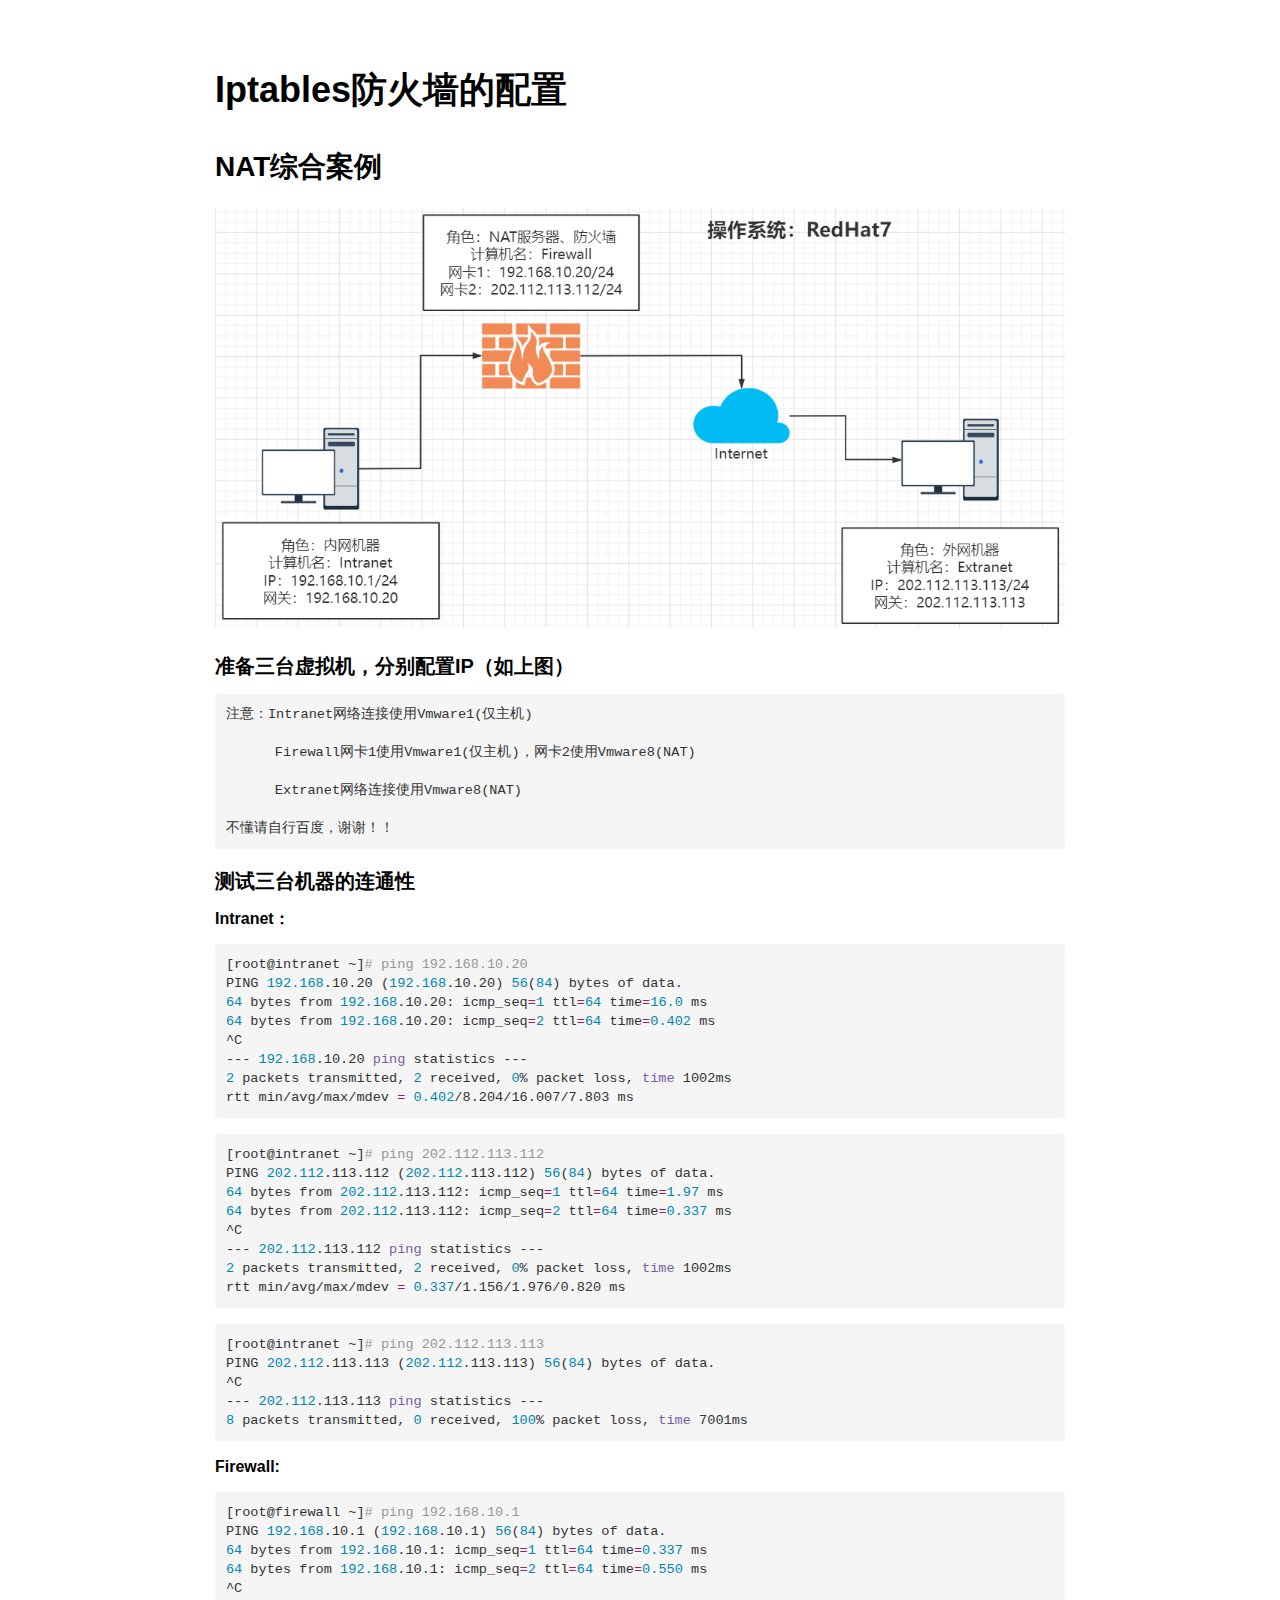
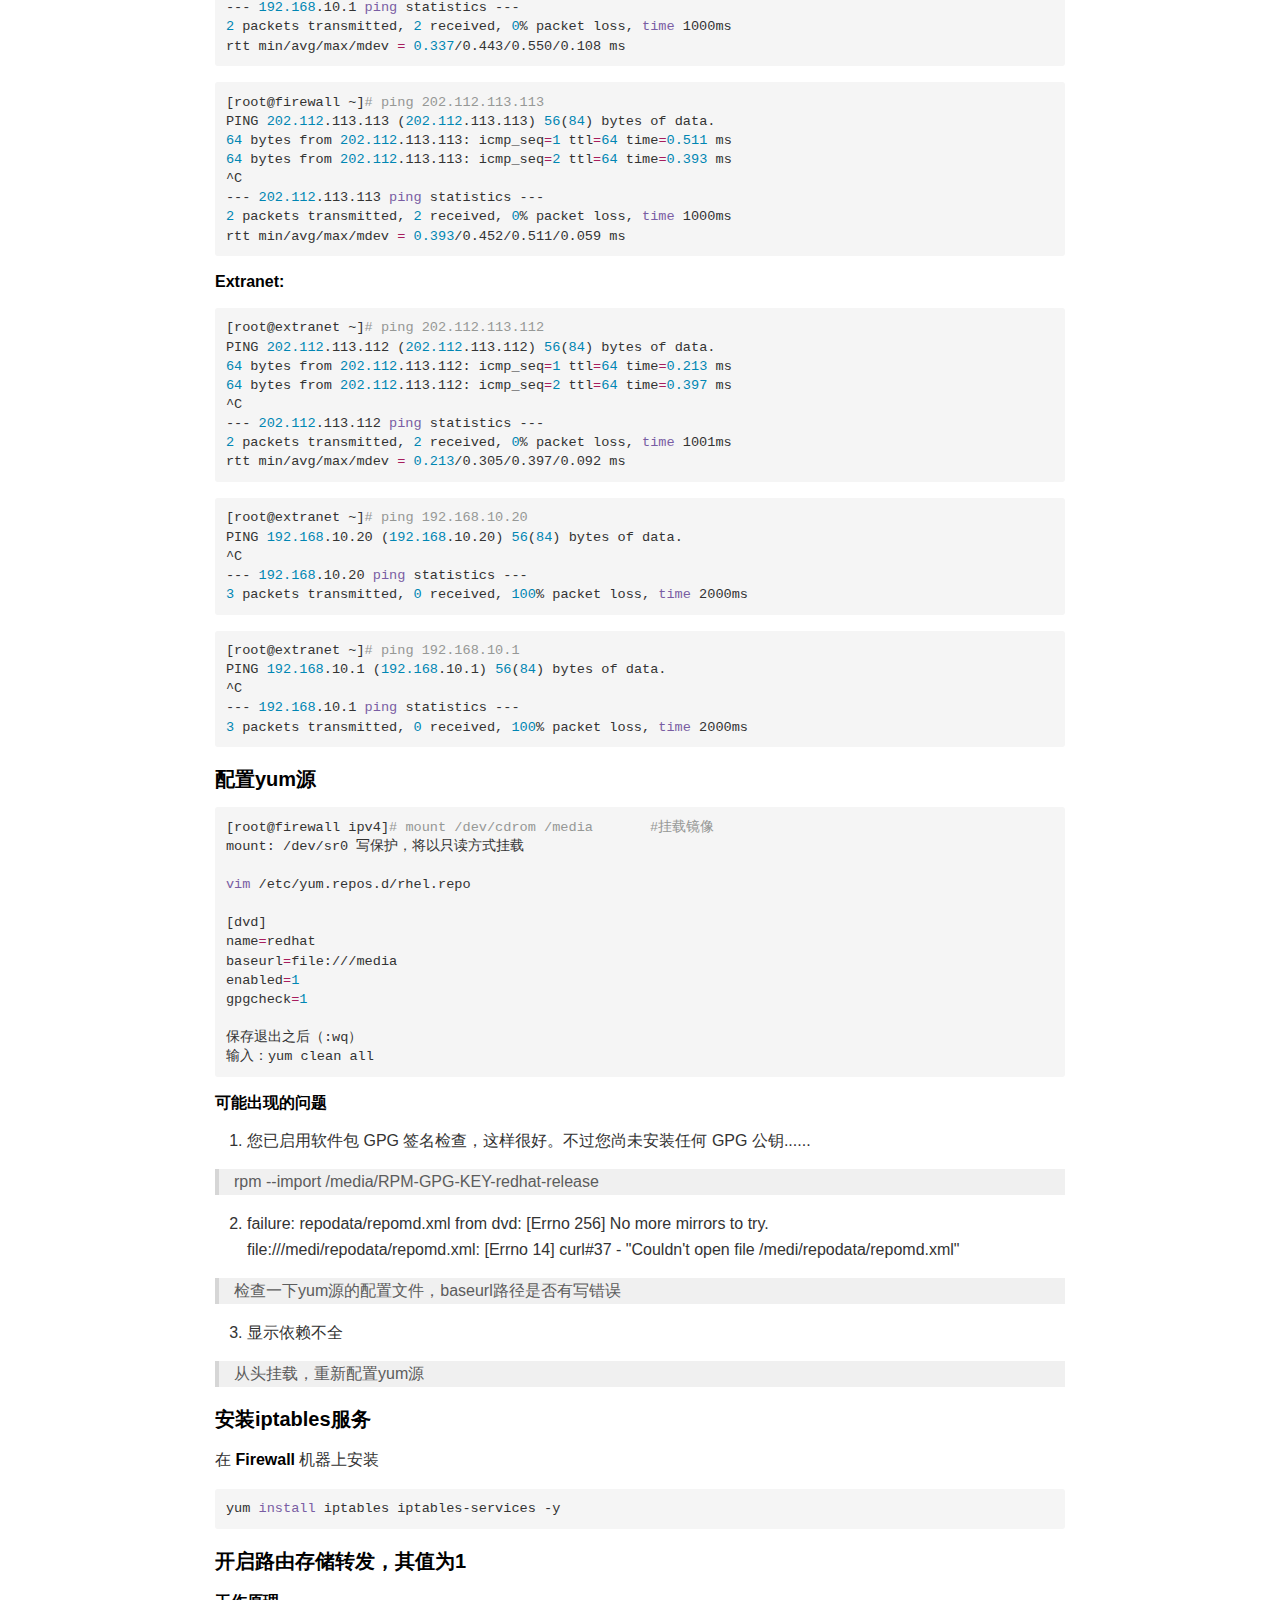
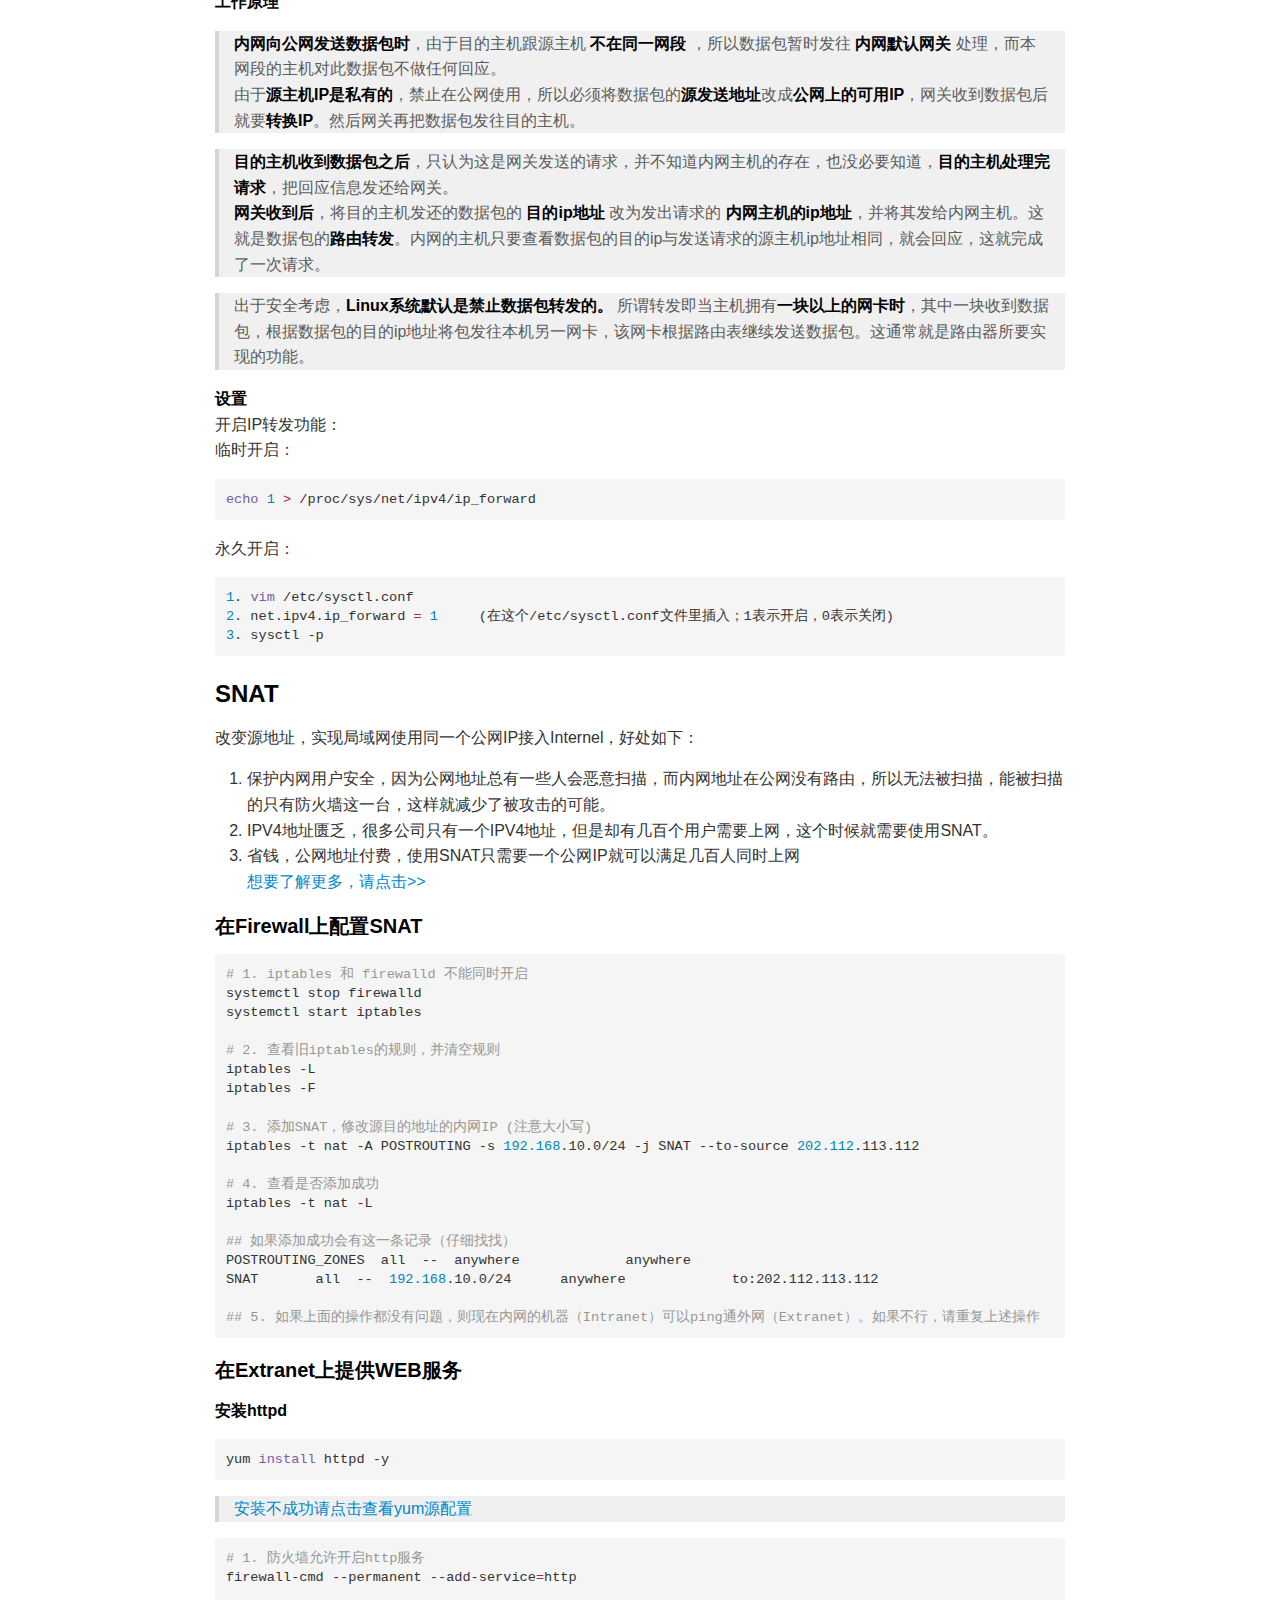
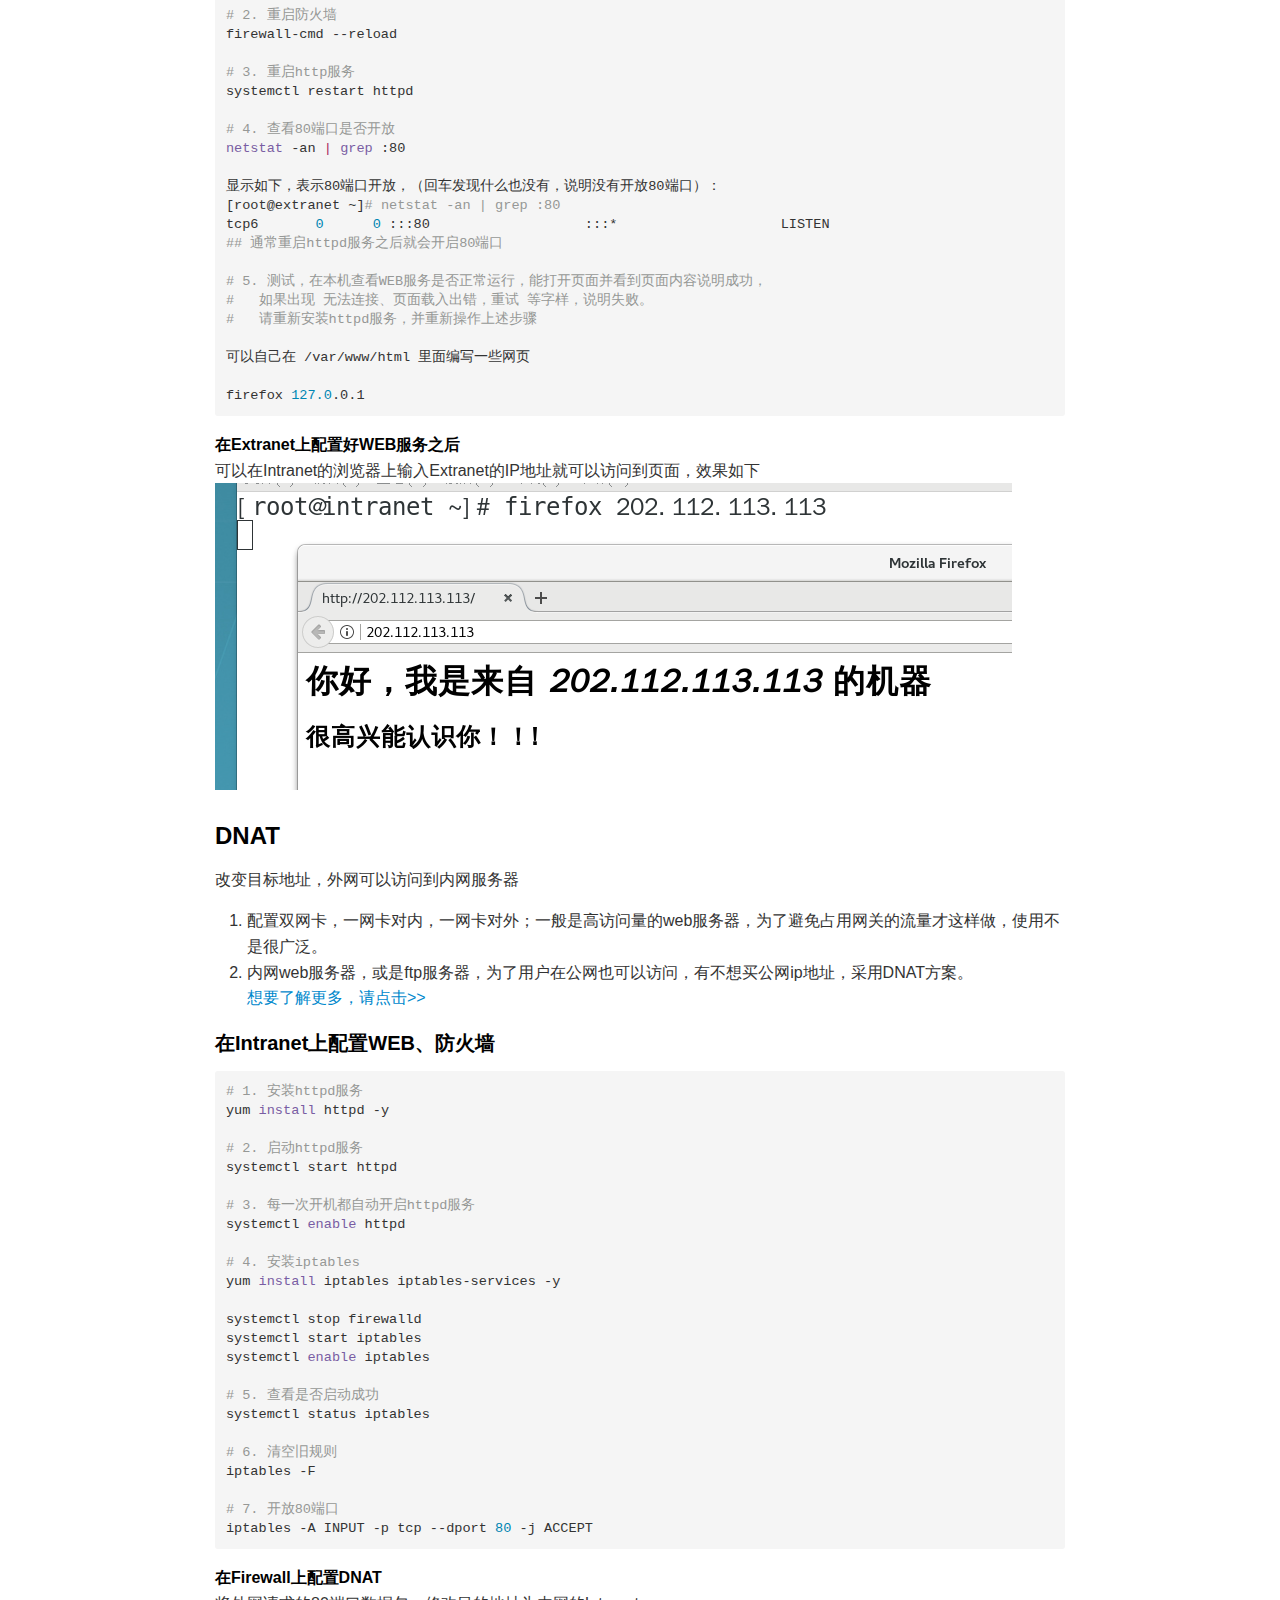
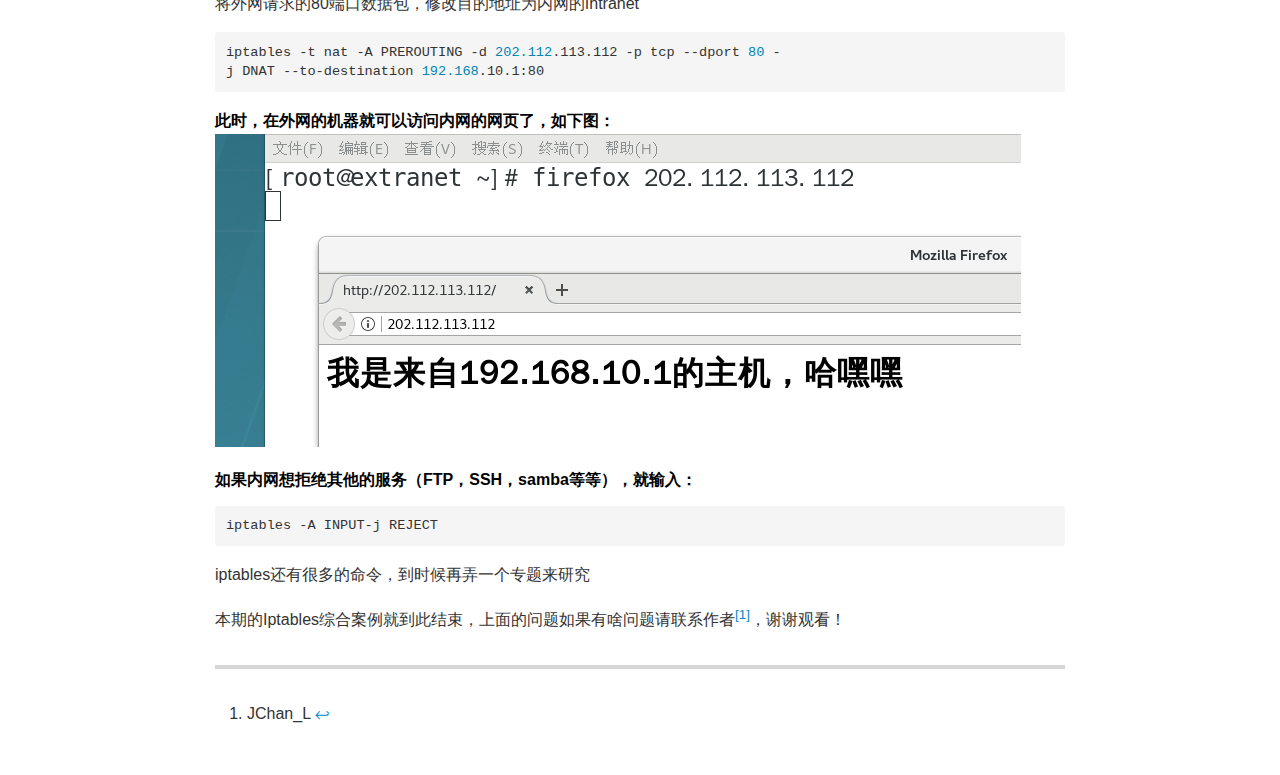
==== commit b79888e4: "mik" ====
--- a/data/linux/iptables.html
+++ b/data/linux/iptables.html
@@ -367,7 +367,7 @@
 <li>&#x663E;&#x793A;&#x4F9D;&#x8D56;&#x4E0D;&#x5168;</li>
 </ol>
 <blockquote>
-<p>&#x4ECE;&#x5934;&#x6302;&#x8F7D;&#xFF0C;&#x4ECE;&#x65B0;&#x914D;&#x7F6E;yum&#x6E90;</p>
+<p>&#x4ECE;&#x5934;&#x6302;&#x8F7D;&#xFF0C;&#x91CD;&#x65B0;&#x914D;&#x7F6E;yum&#x6E90;</p>
 </blockquote>
 <h4 class="mume-header" id="%E5%AE%89%E8%A3%85iptables%E6%9C%8D%E5%8A%A1">&#x5B89;&#x88C5;iptables&#x670D;&#x52A1;</h4>
 
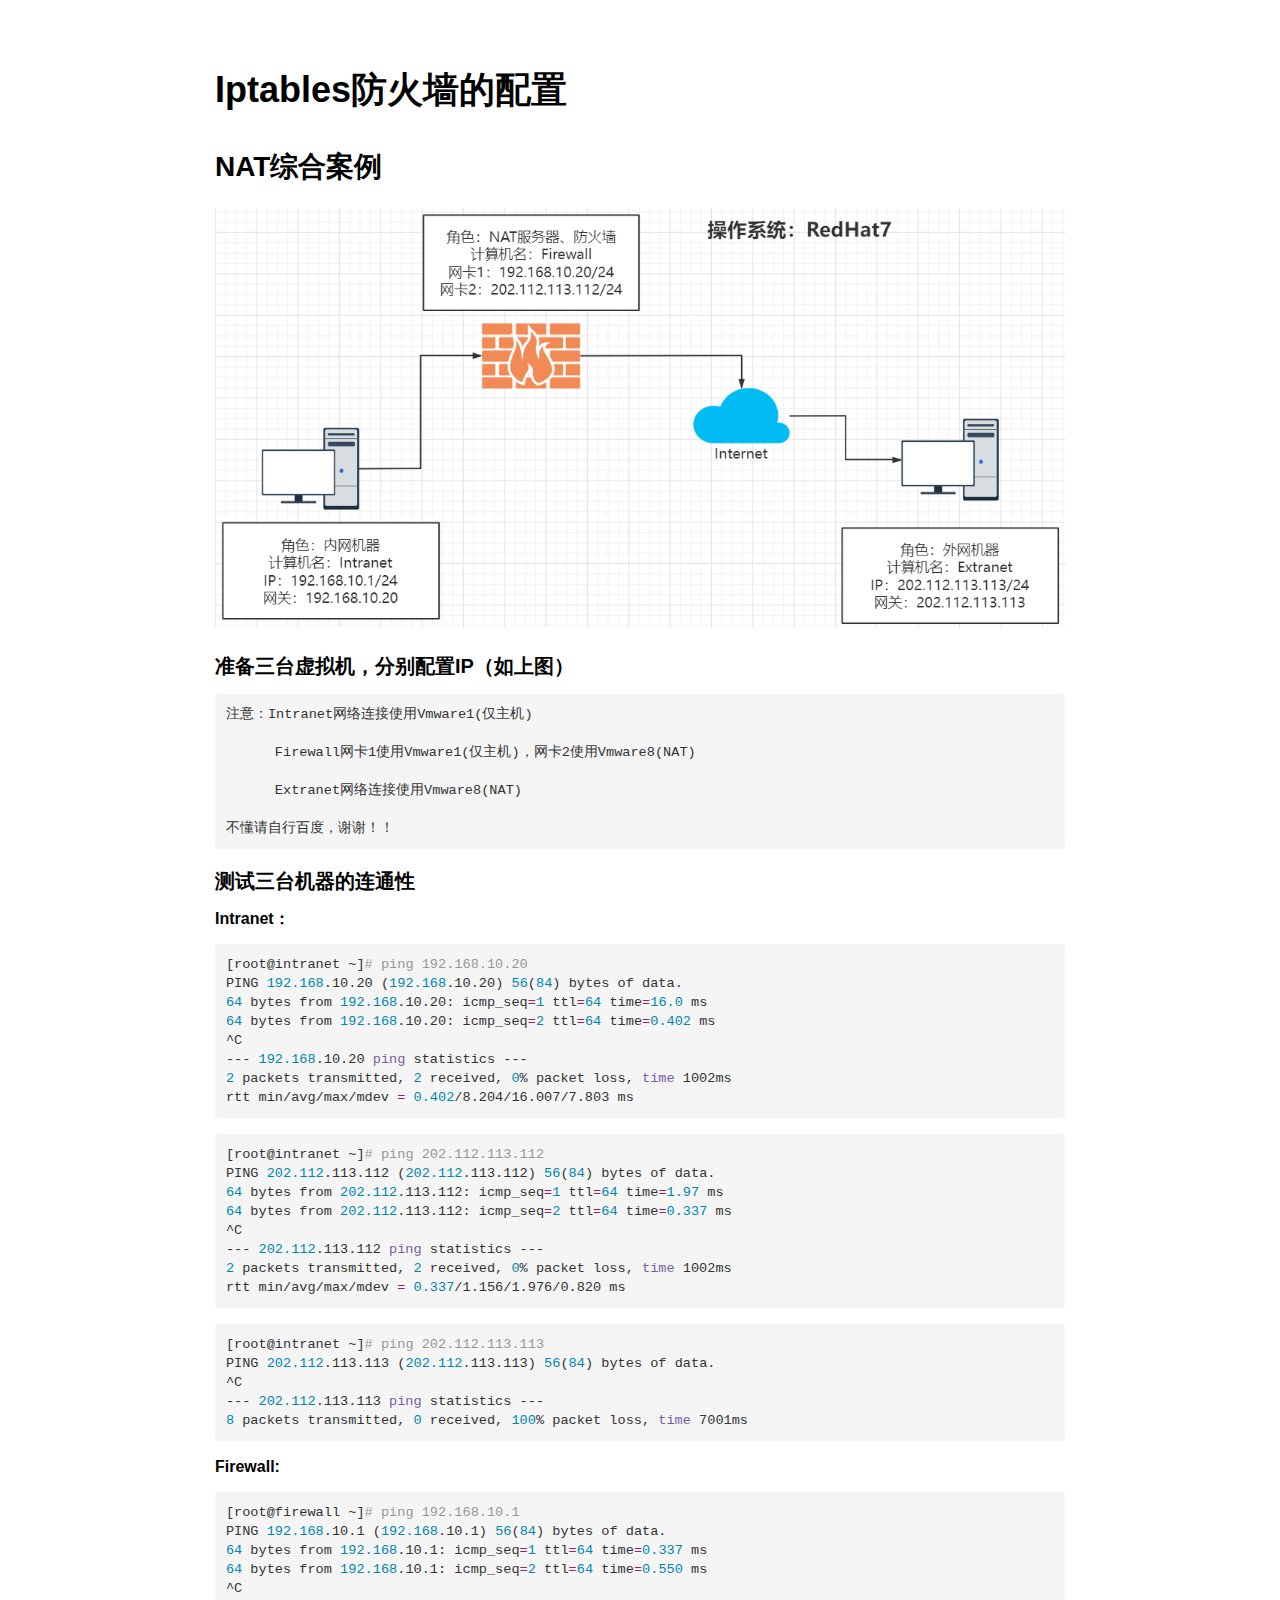
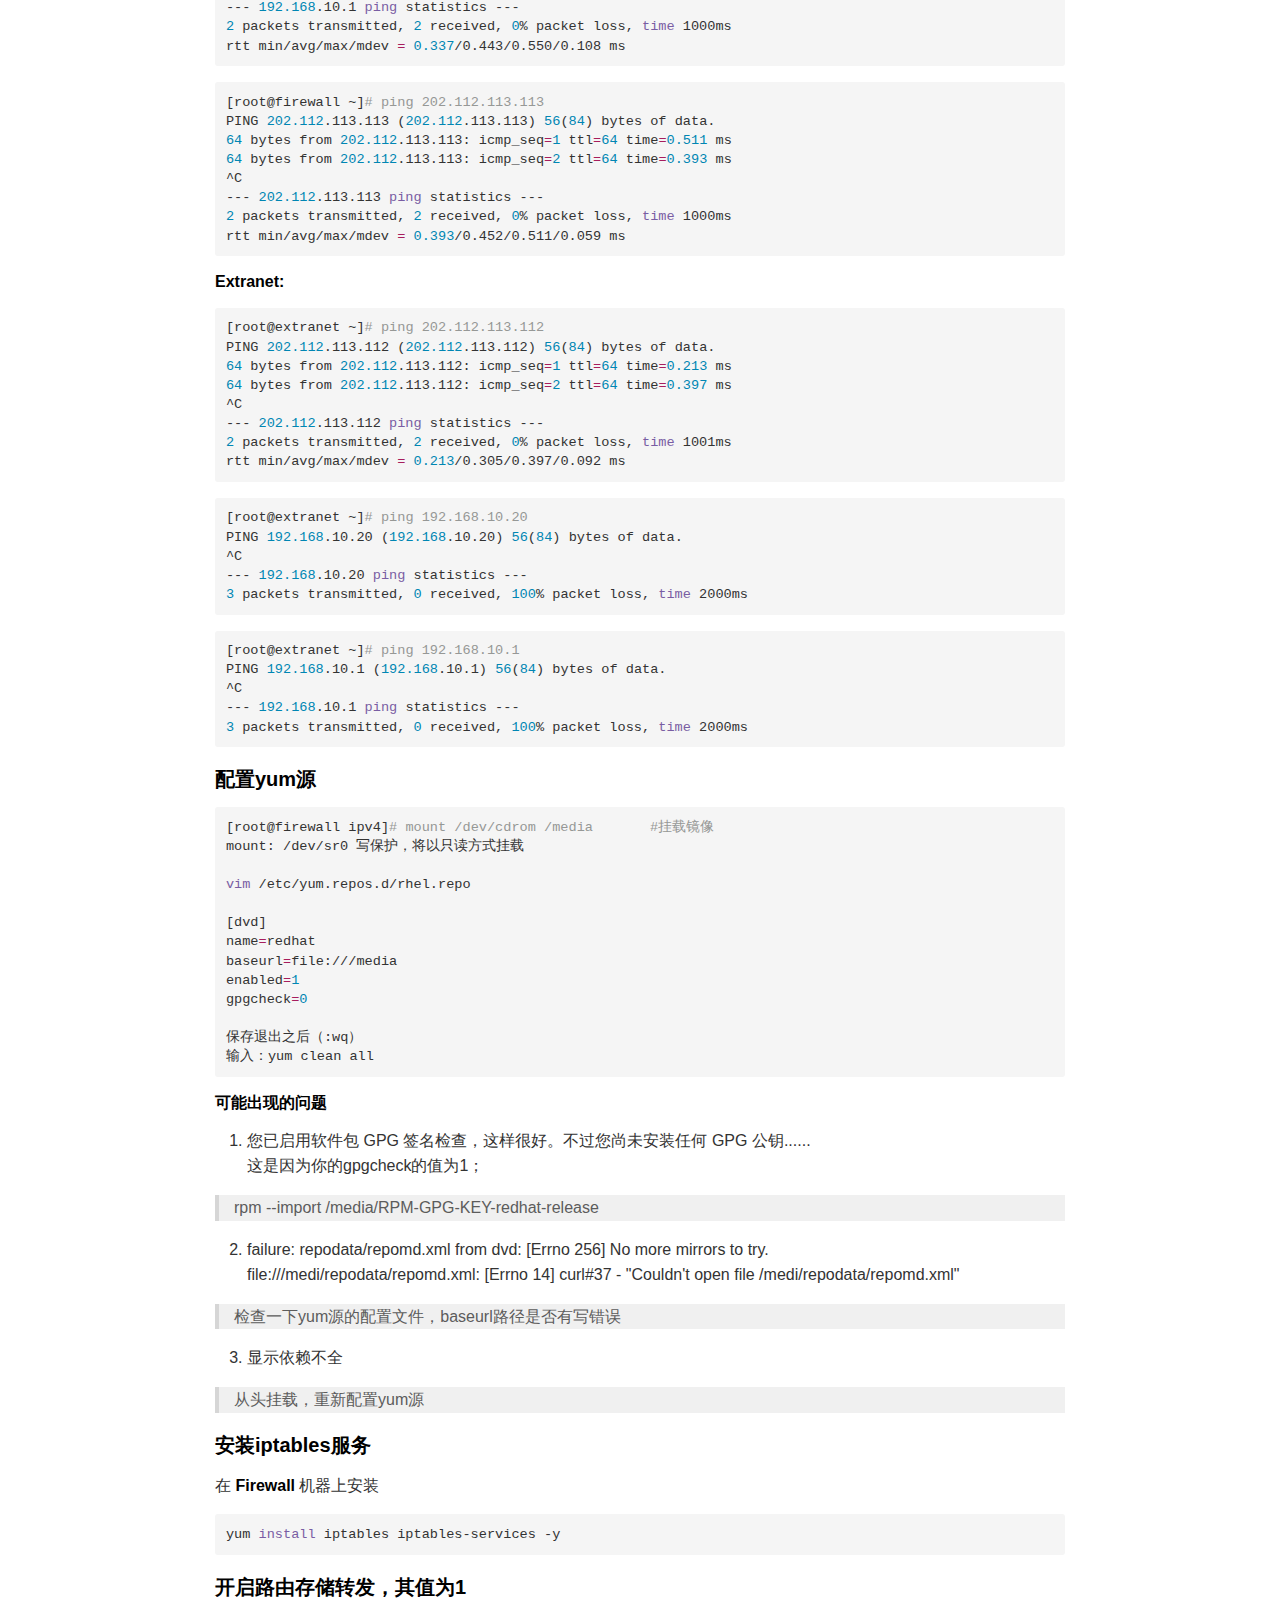
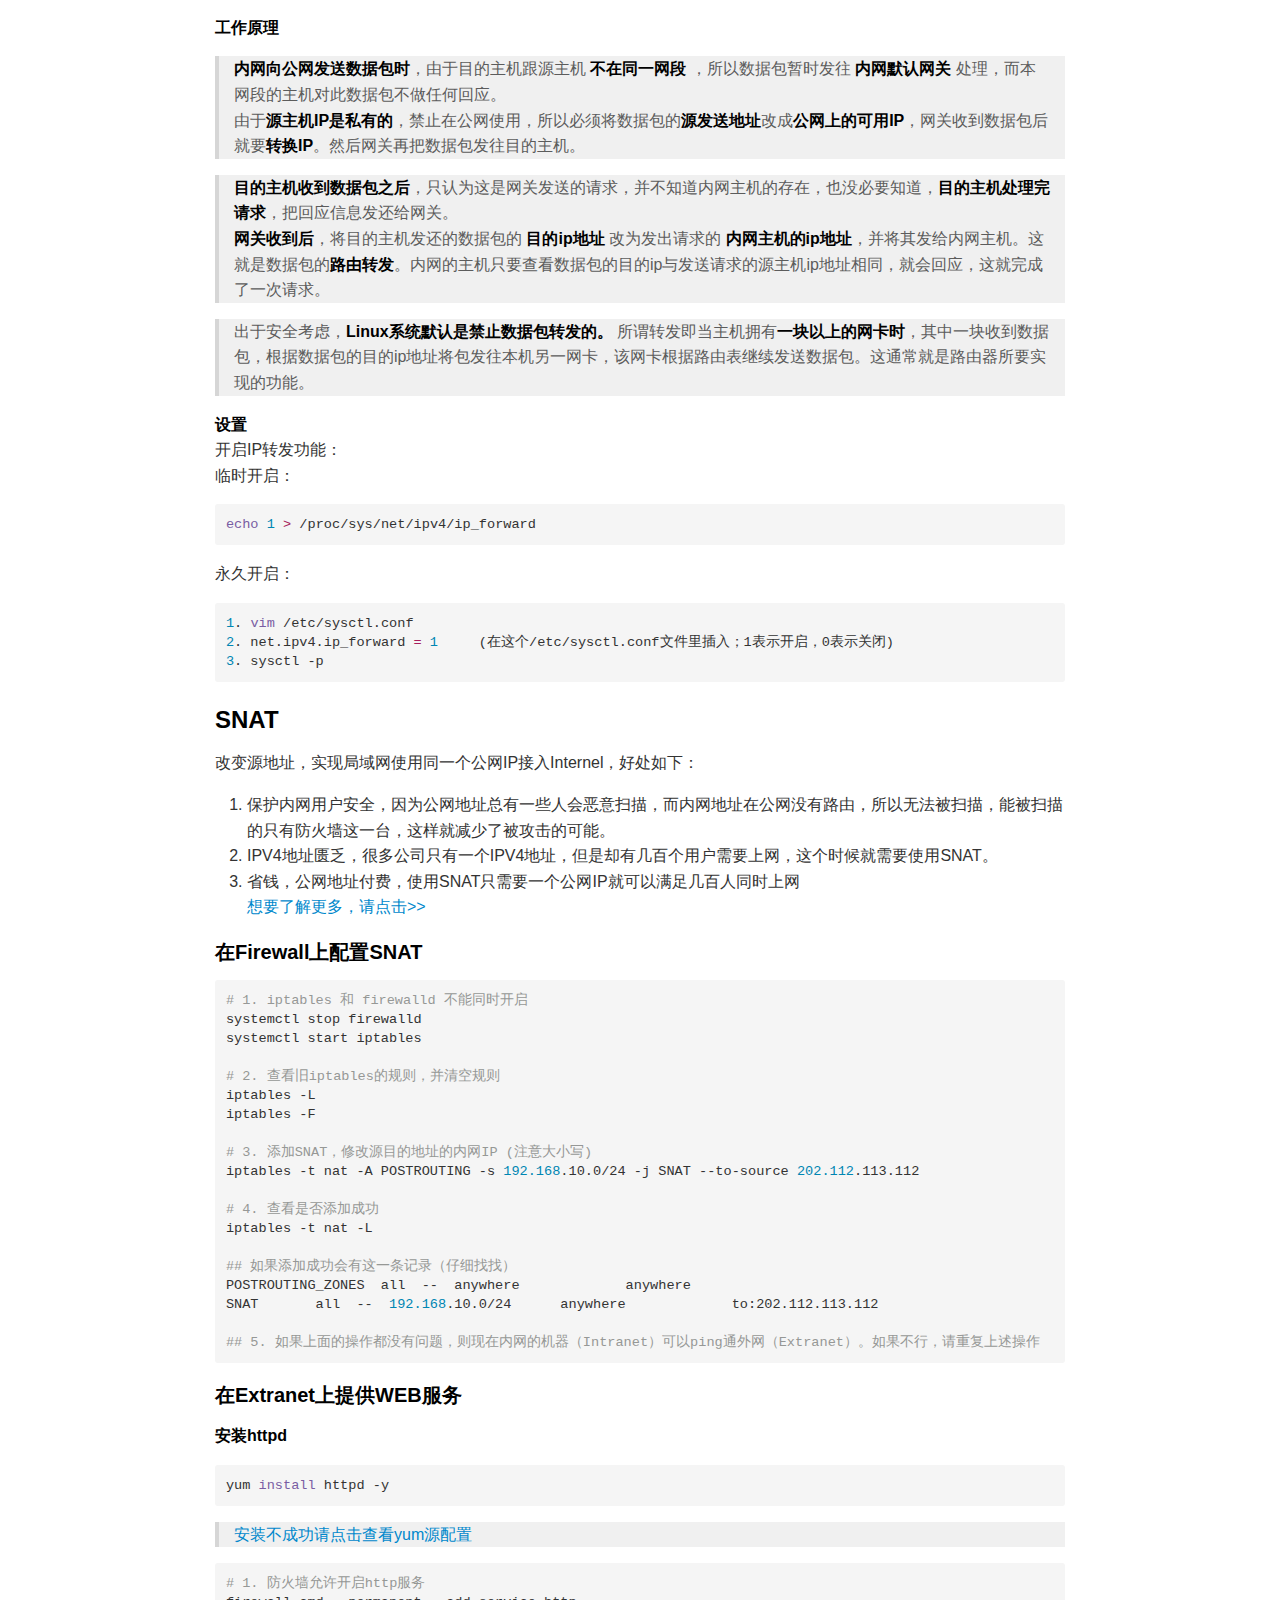
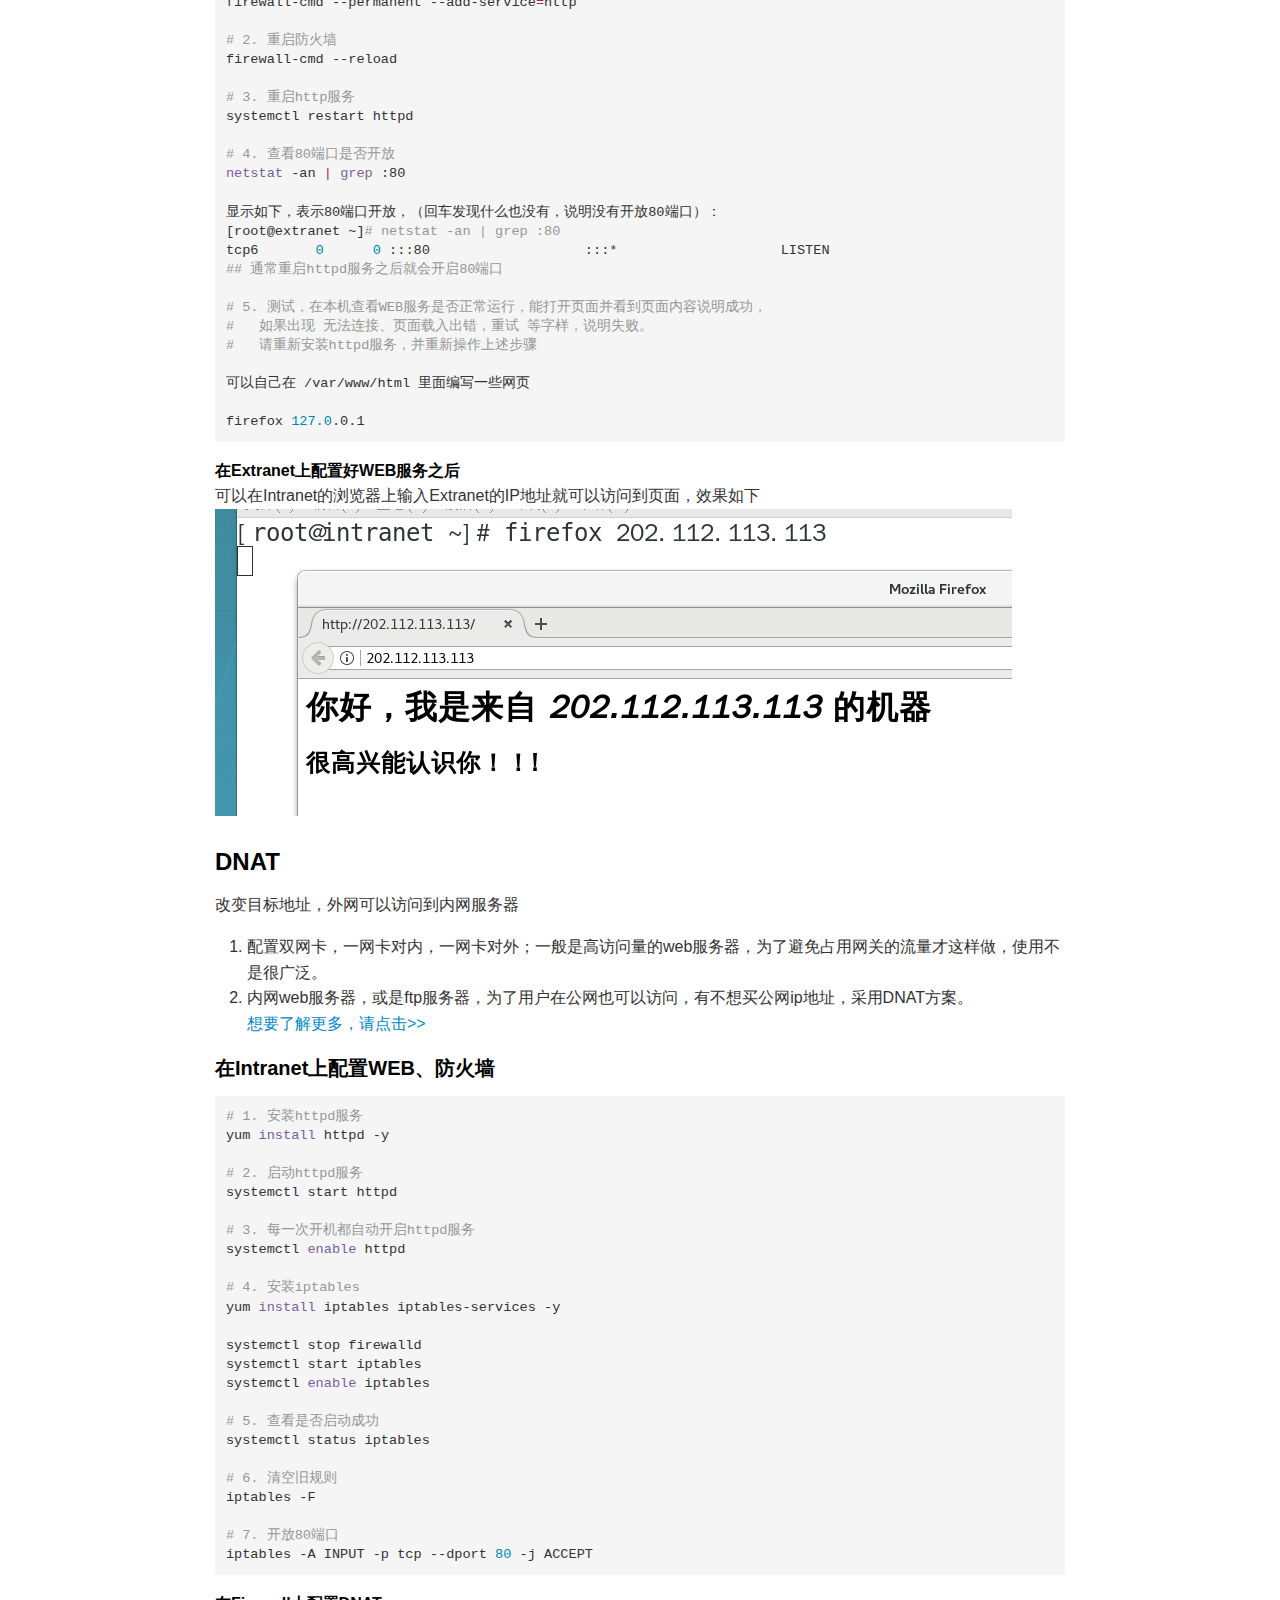
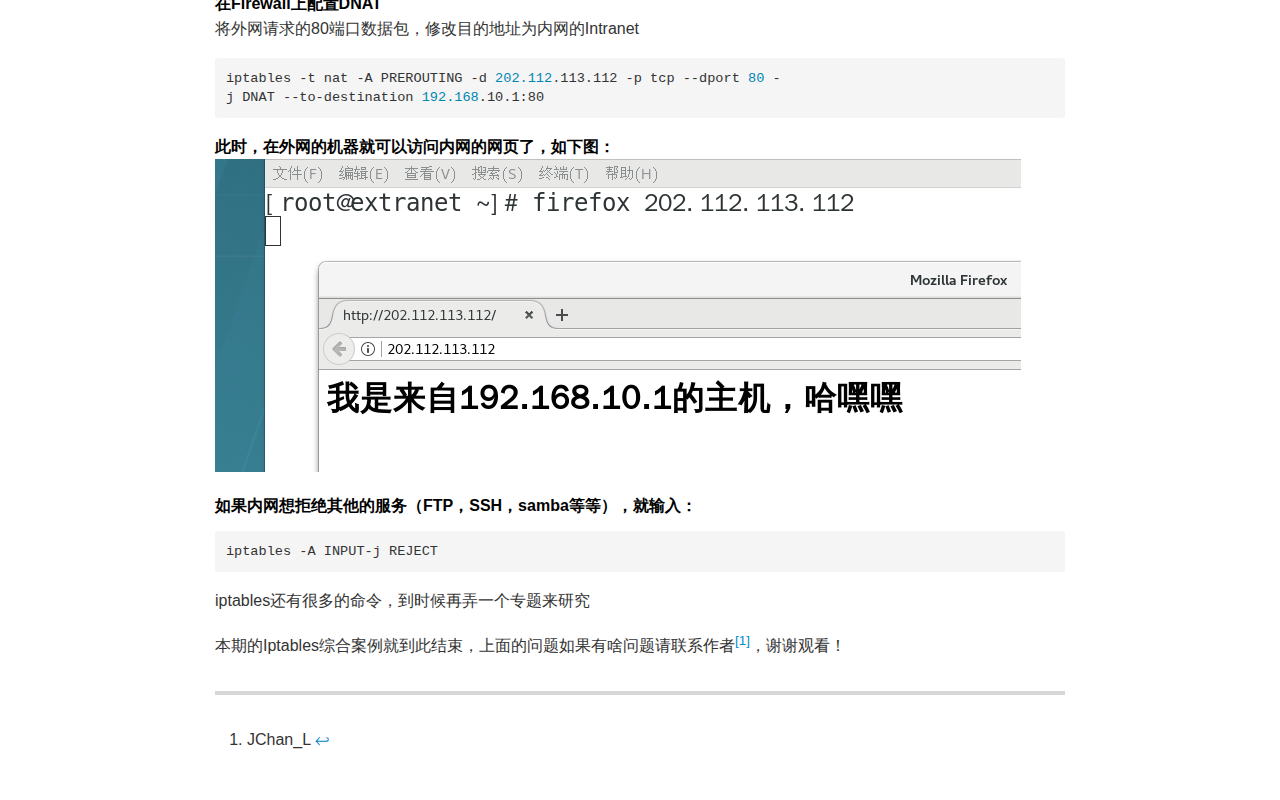
==== commit 7371cb28: "modify" ====
--- a/data/linux/iptables.html
+++ b/data/linux/iptables.html
@@ -344,14 +344,15 @@
 <span class="token assign-left variable">name</span><span class="token operator">=</span>redhat
 <span class="token assign-left variable">baseurl</span><span class="token operator">=</span>file:///media
 <span class="token assign-left variable">enabled</span><span class="token operator">=</span><span class="token number">1</span>
-<span class="token assign-left variable">gpgcheck</span><span class="token operator">=</span><span class="token number">1</span>
+<span class="token assign-left variable">gpgcheck</span><span class="token operator">=</span><span class="token number">0</span>
 
 &#x4FDD;&#x5B58;&#x9000;&#x51FA;&#x4E4B;&#x540E;&#xFF08;:wq&#xFF09;
 &#x8F93;&#x5165;&#xFF1A;yum clean all
 </pre><h5 class="mume-header" id="%E5%8F%AF%E8%83%BD%E5%87%BA%E7%8E%B0%E7%9A%84%E9%97%AE%E9%A2%98">&#x53EF;&#x80FD;&#x51FA;&#x73B0;&#x7684;&#x95EE;&#x9898;</h5>
 
 <ol>
-<li>&#x60A8;&#x5DF2;&#x542F;&#x7528;&#x8F6F;&#x4EF6;&#x5305; GPG &#x7B7E;&#x540D;&#x68C0;&#x67E5;&#xFF0C;&#x8FD9;&#x6837;&#x5F88;&#x597D;&#x3002;&#x4E0D;&#x8FC7;&#x60A8;&#x5C1A;&#x672A;&#x5B89;&#x88C5;&#x4EFB;&#x4F55; GPG &#x516C;&#x94A5;......</li>
+<li>&#x60A8;&#x5DF2;&#x542F;&#x7528;&#x8F6F;&#x4EF6;&#x5305; GPG &#x7B7E;&#x540D;&#x68C0;&#x67E5;&#xFF0C;&#x8FD9;&#x6837;&#x5F88;&#x597D;&#x3002;&#x4E0D;&#x8FC7;&#x60A8;&#x5C1A;&#x672A;&#x5B89;&#x88C5;&#x4EFB;&#x4F55; GPG &#x516C;&#x94A5;......<br>
+&#x8FD9;&#x662F;&#x56E0;&#x4E3A;&#x4F60;&#x7684;gpgcheck&#x7684;&#x503C;&#x4E3A;1&#xFF1B;</li>
 </ol>
 <blockquote>
 <p>rpm --import /media/RPM-GPG-KEY-redhat-release</p>
